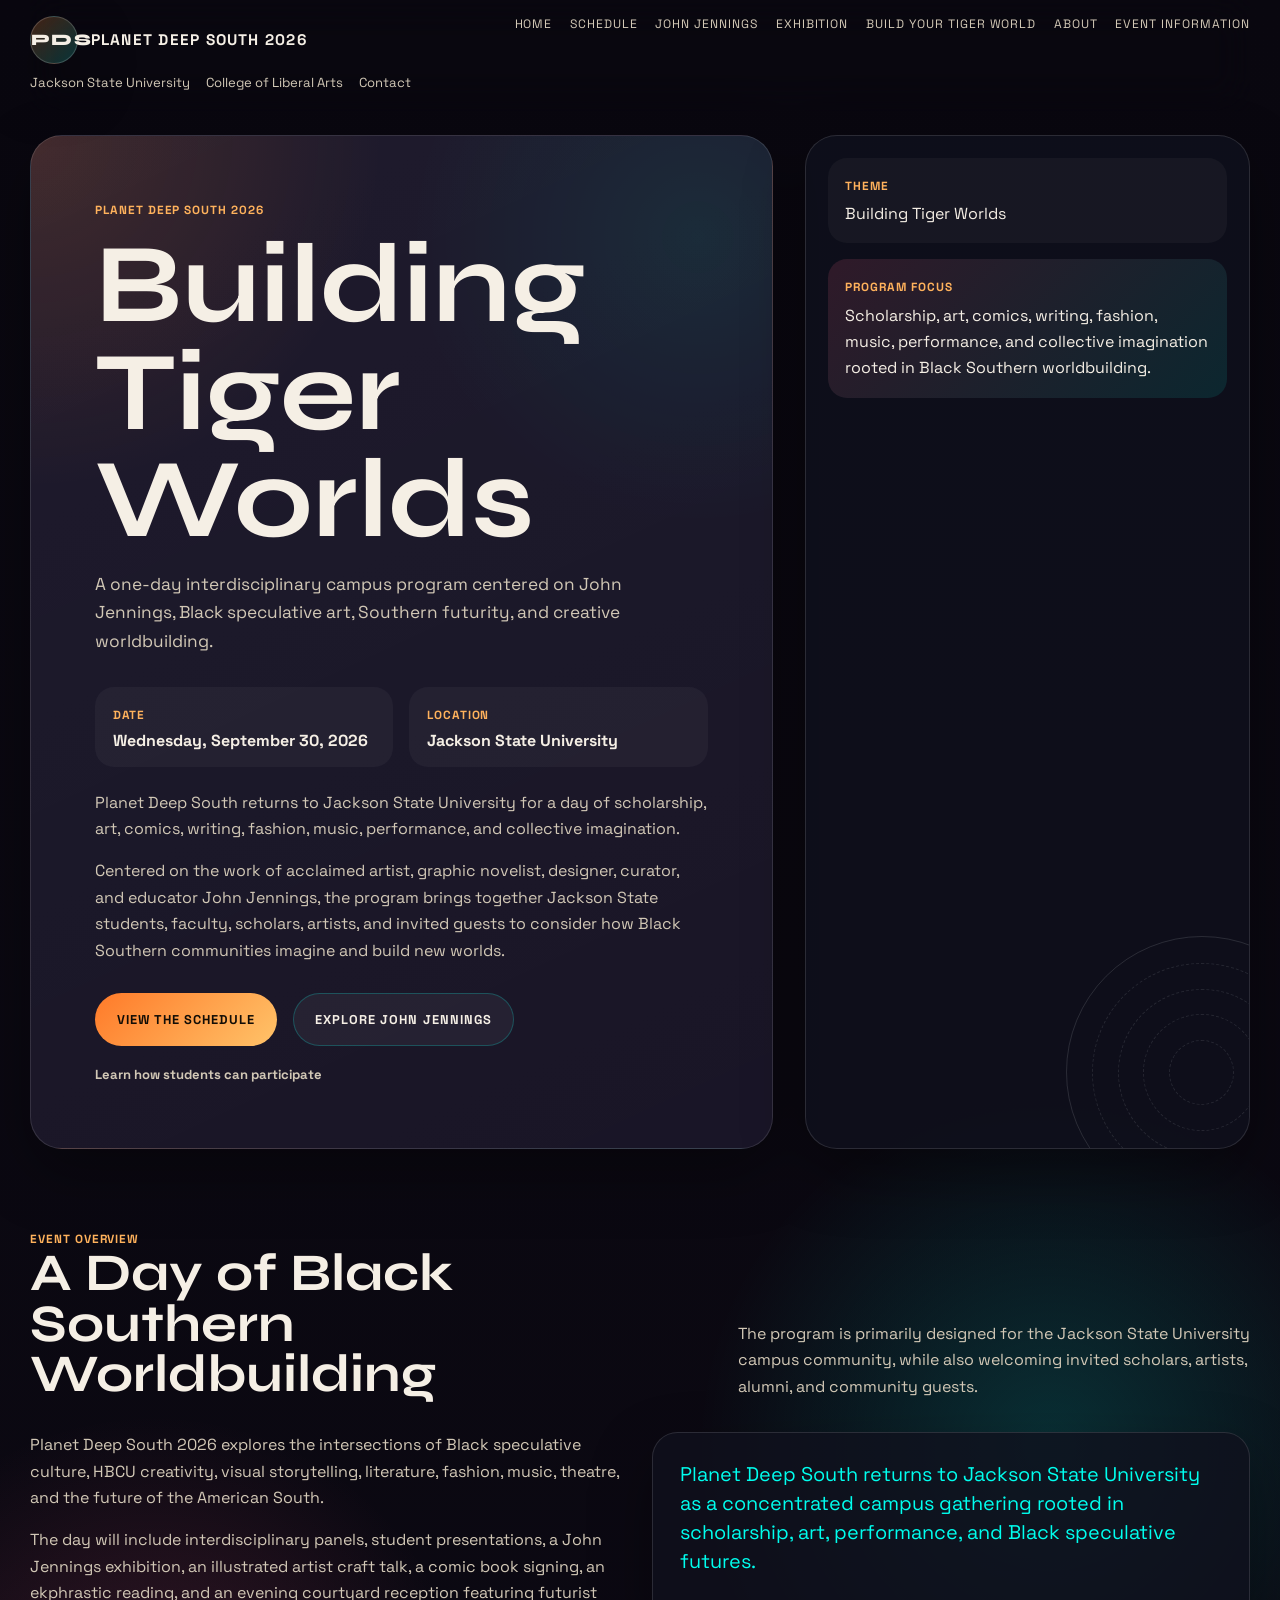
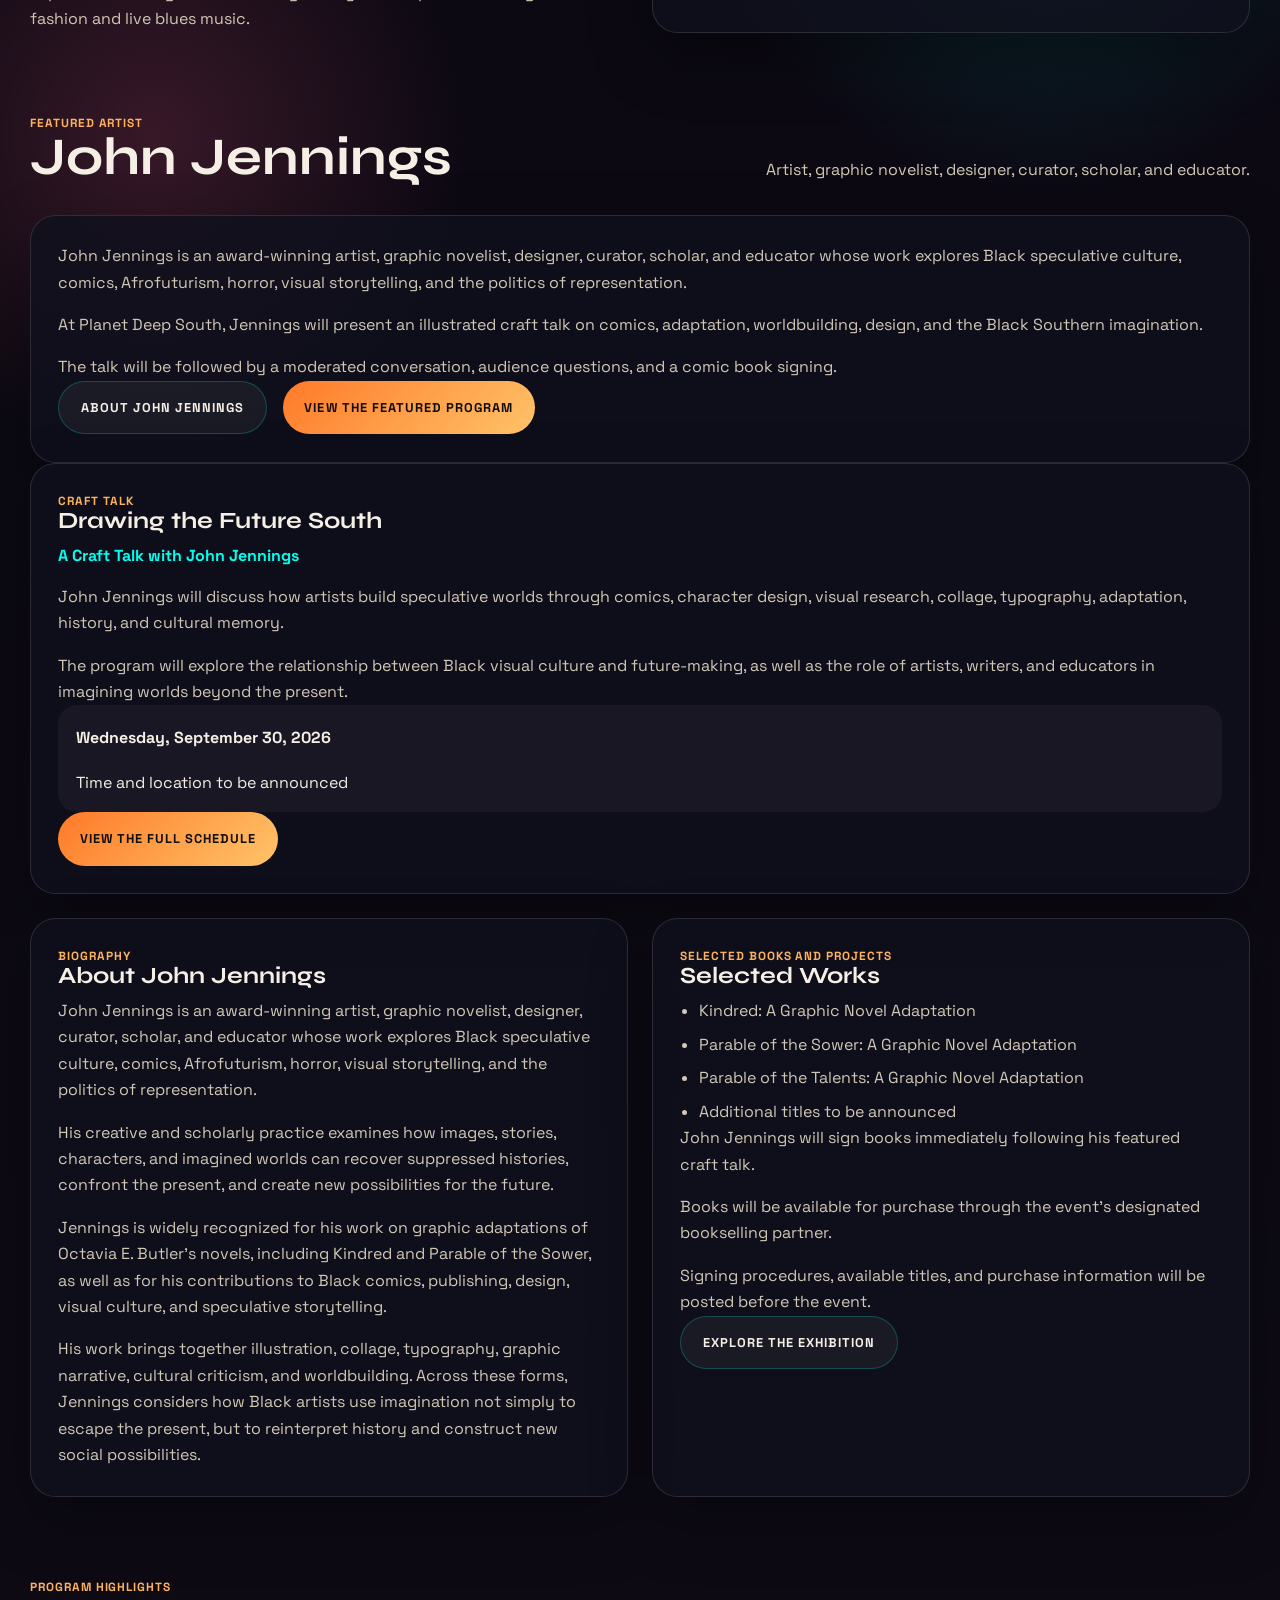
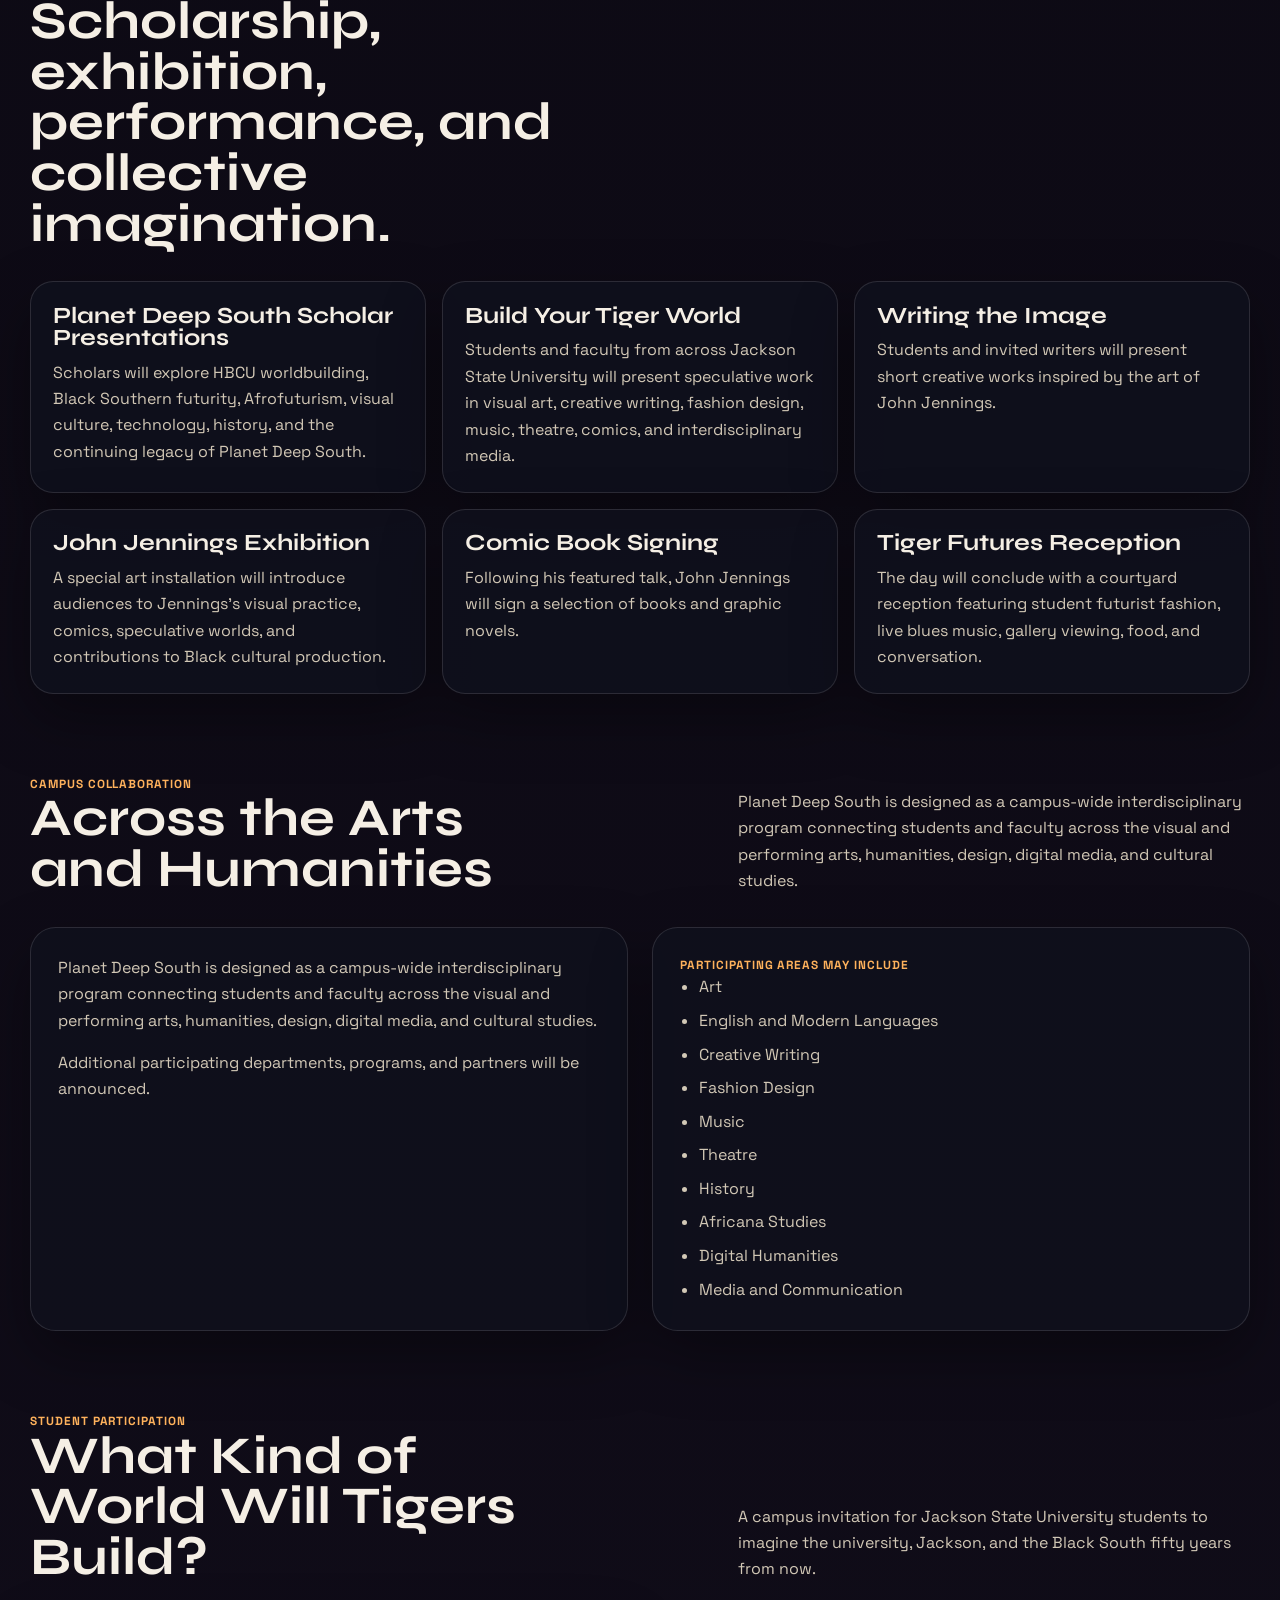
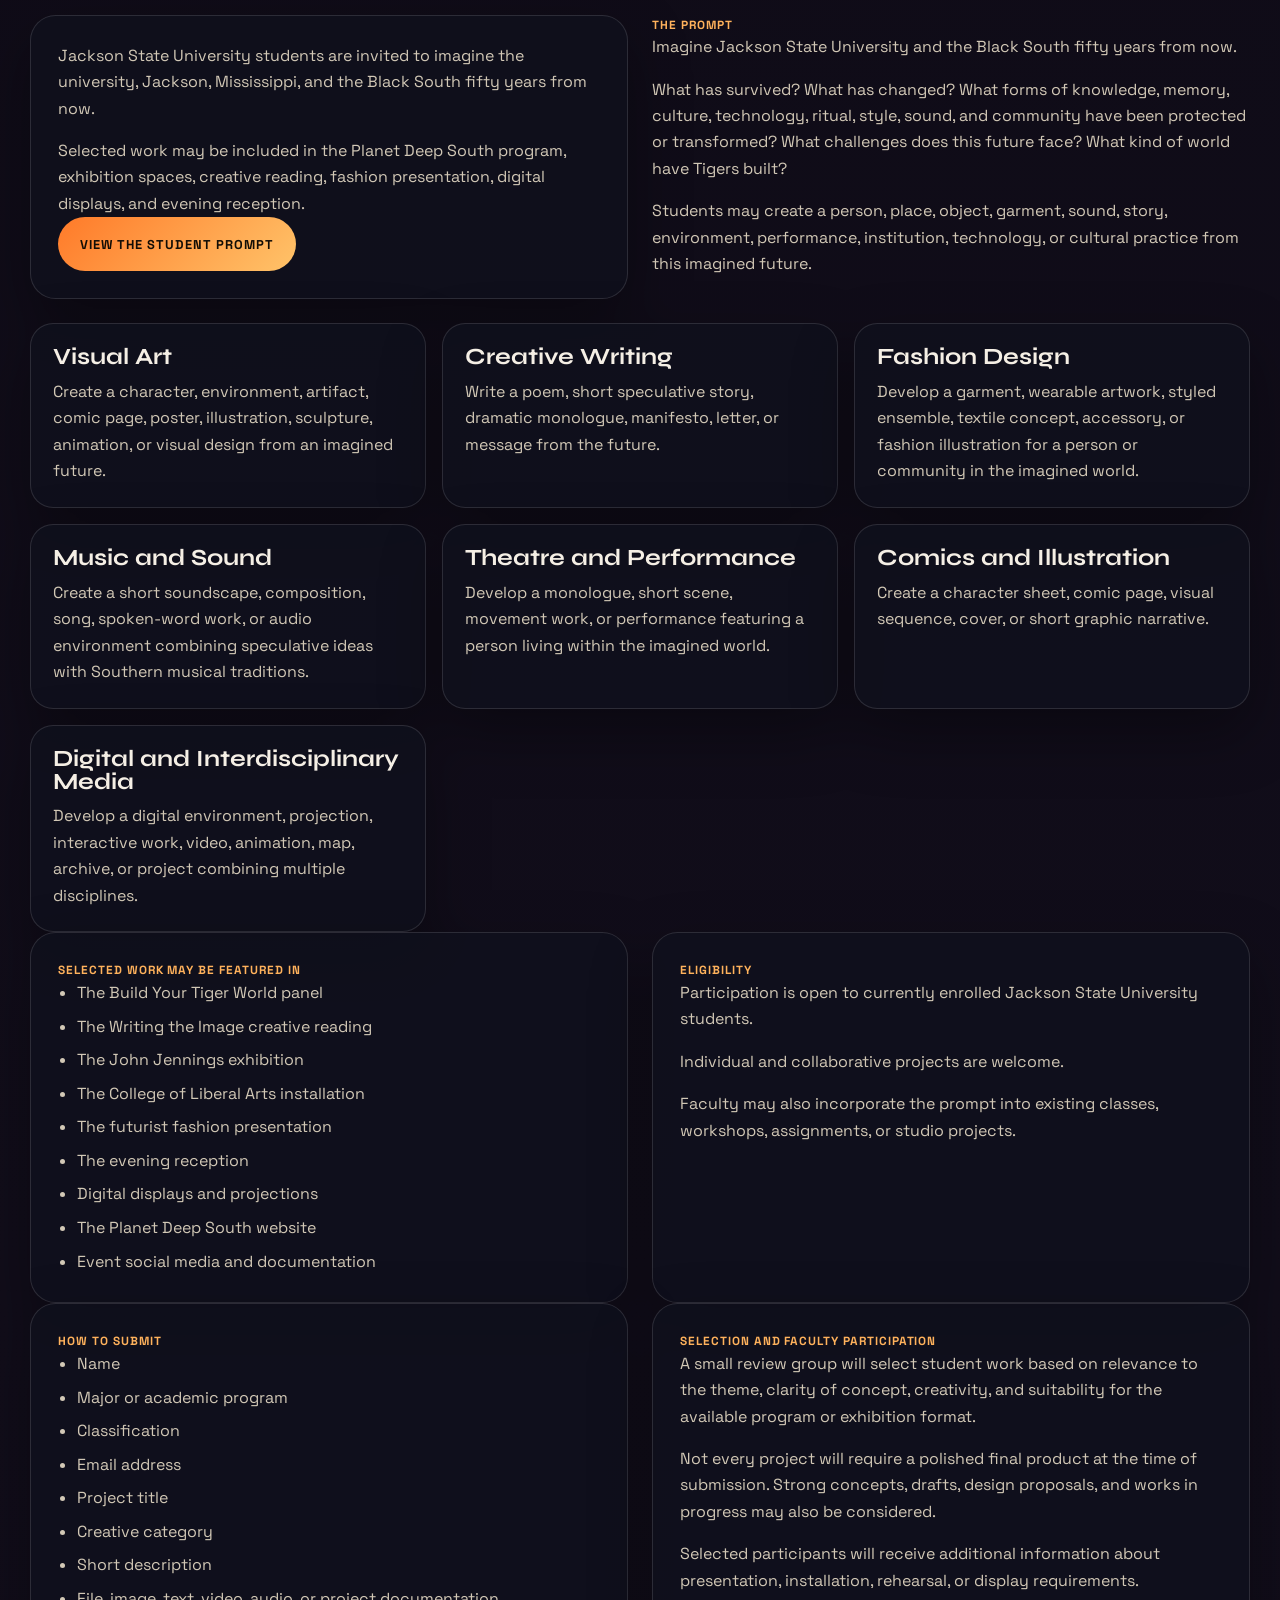
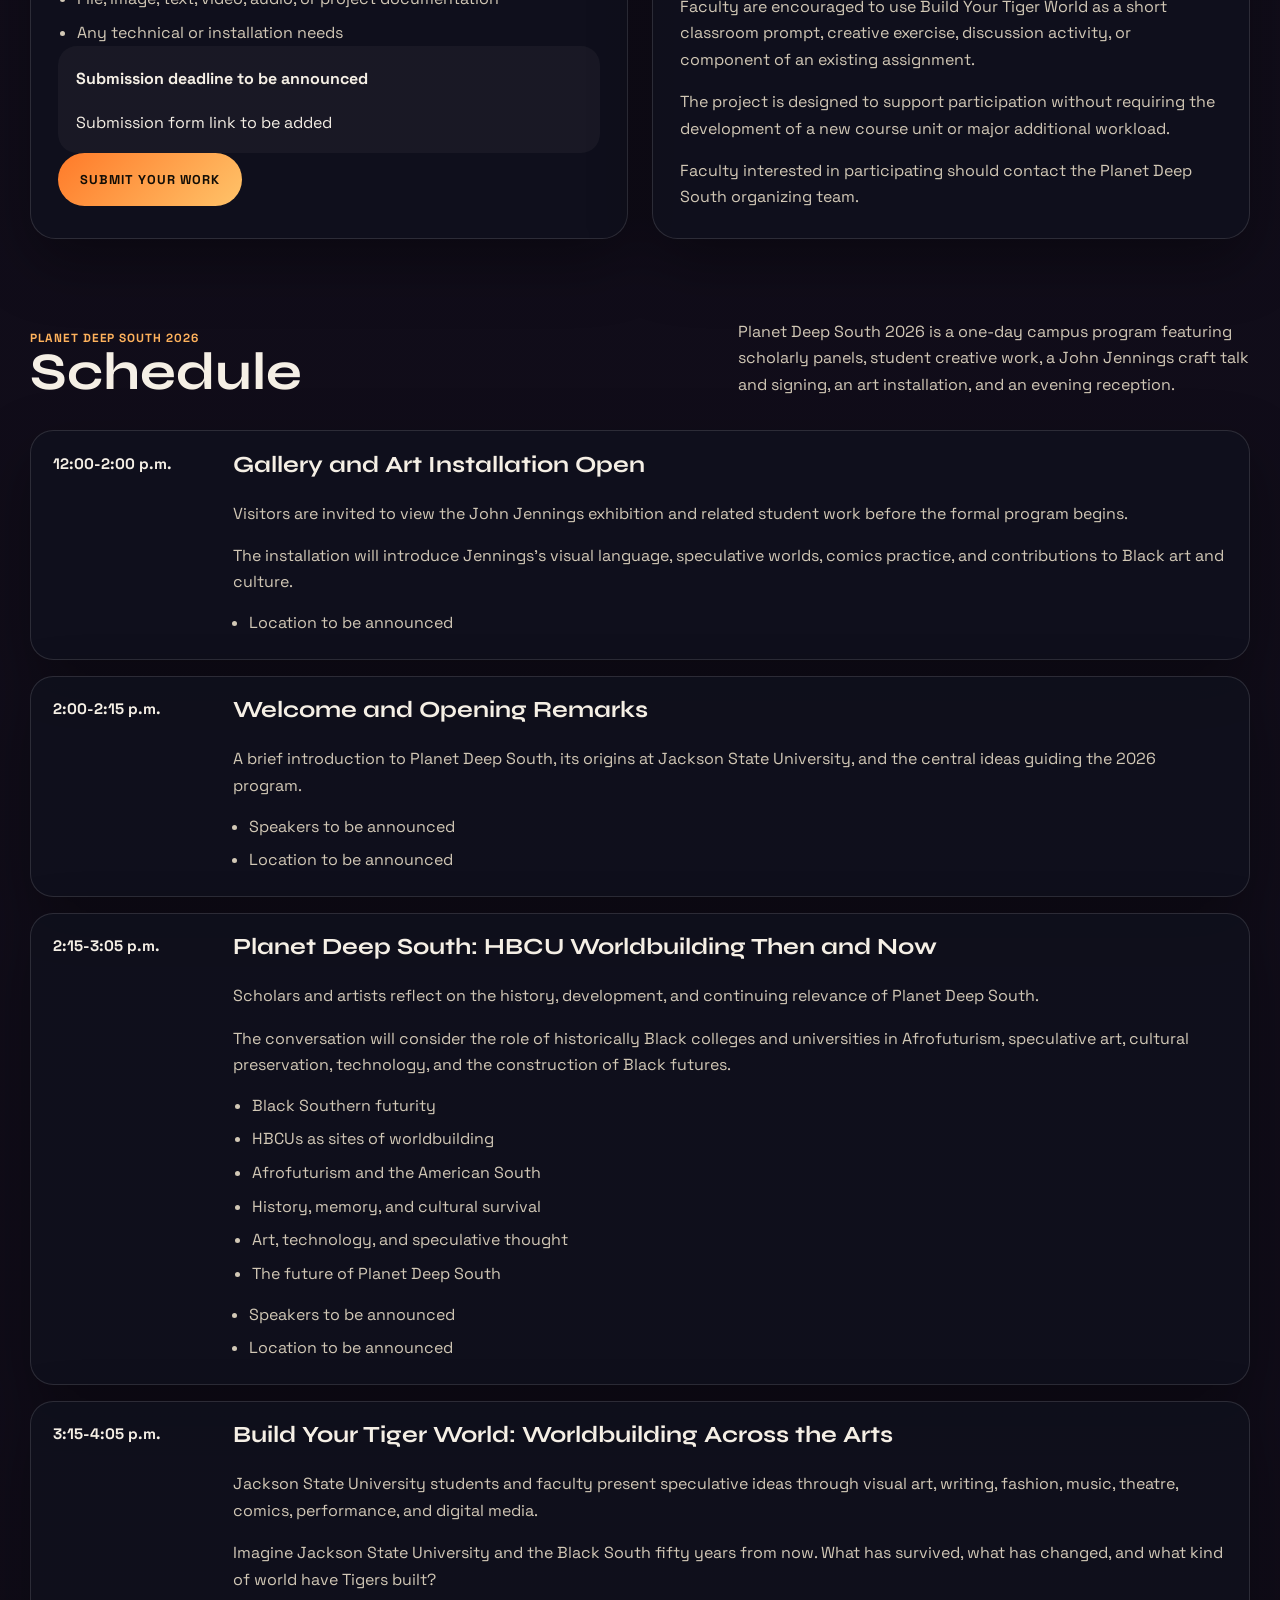
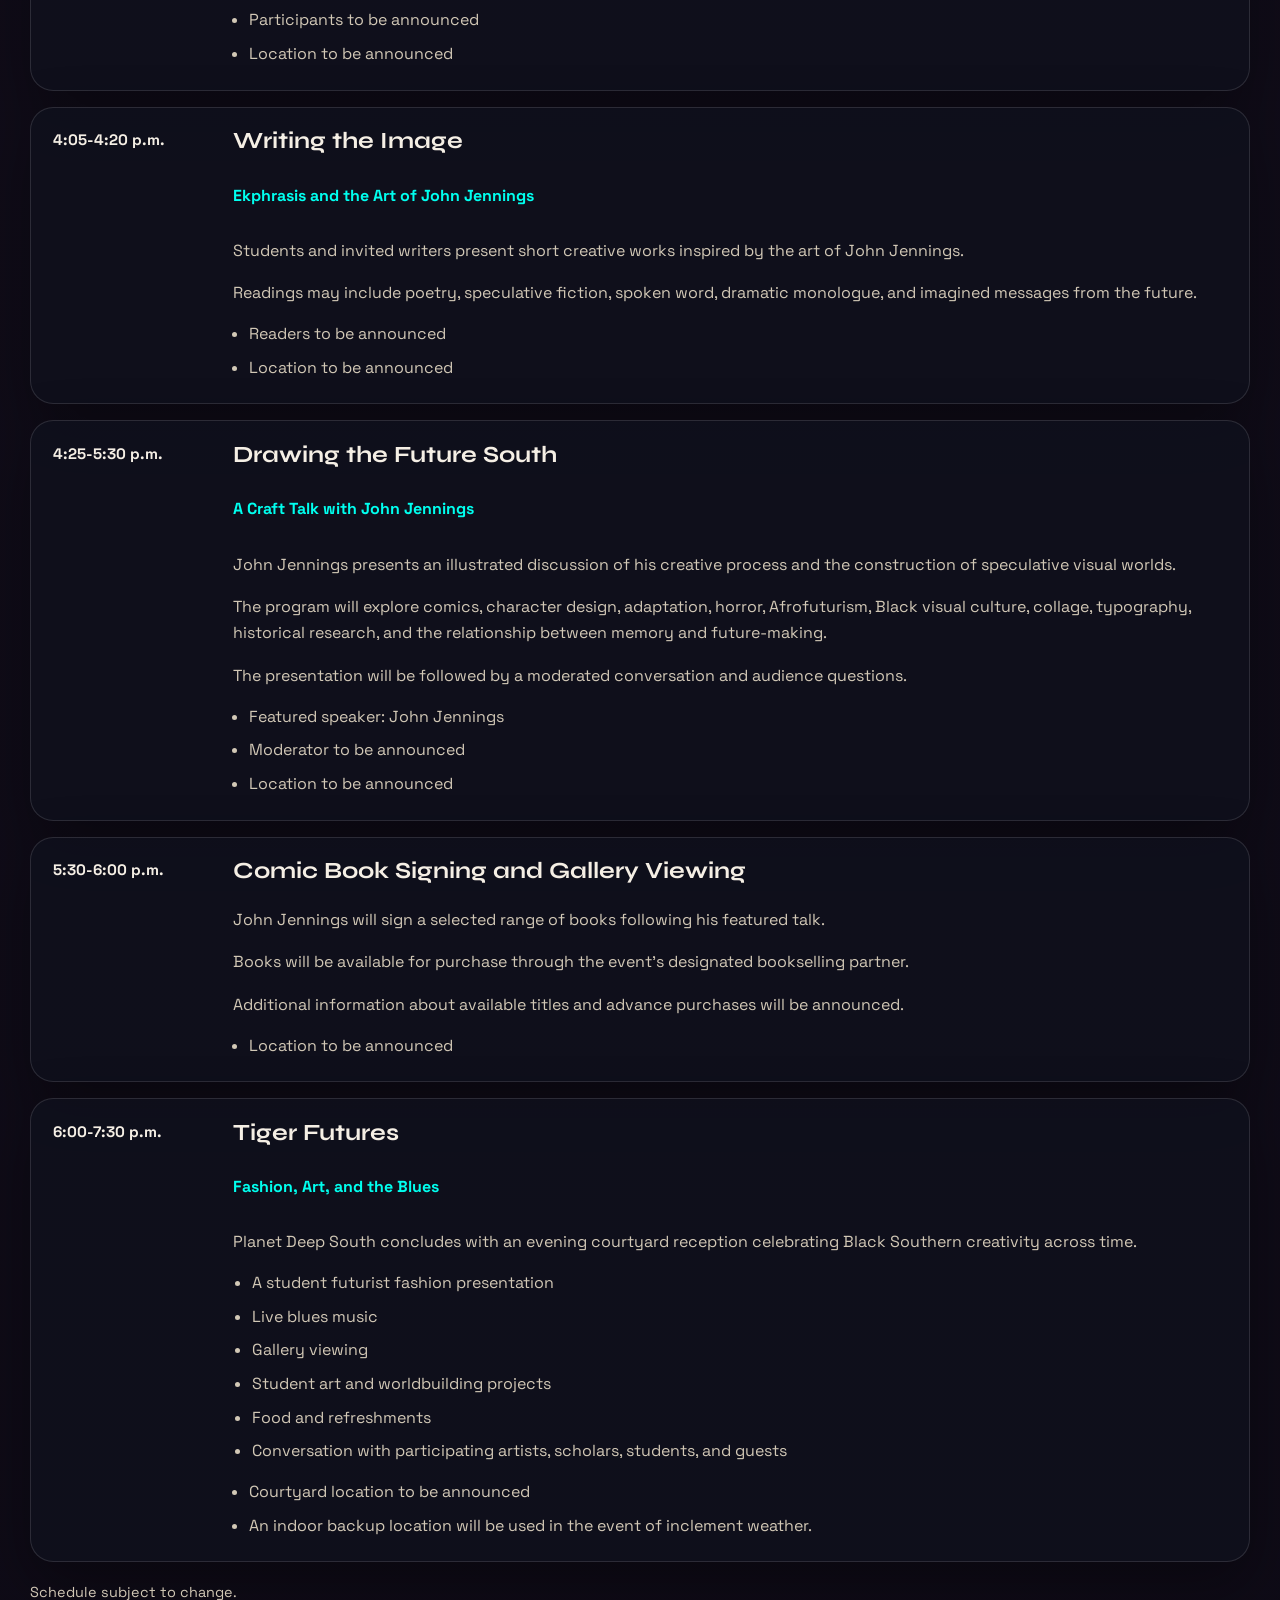
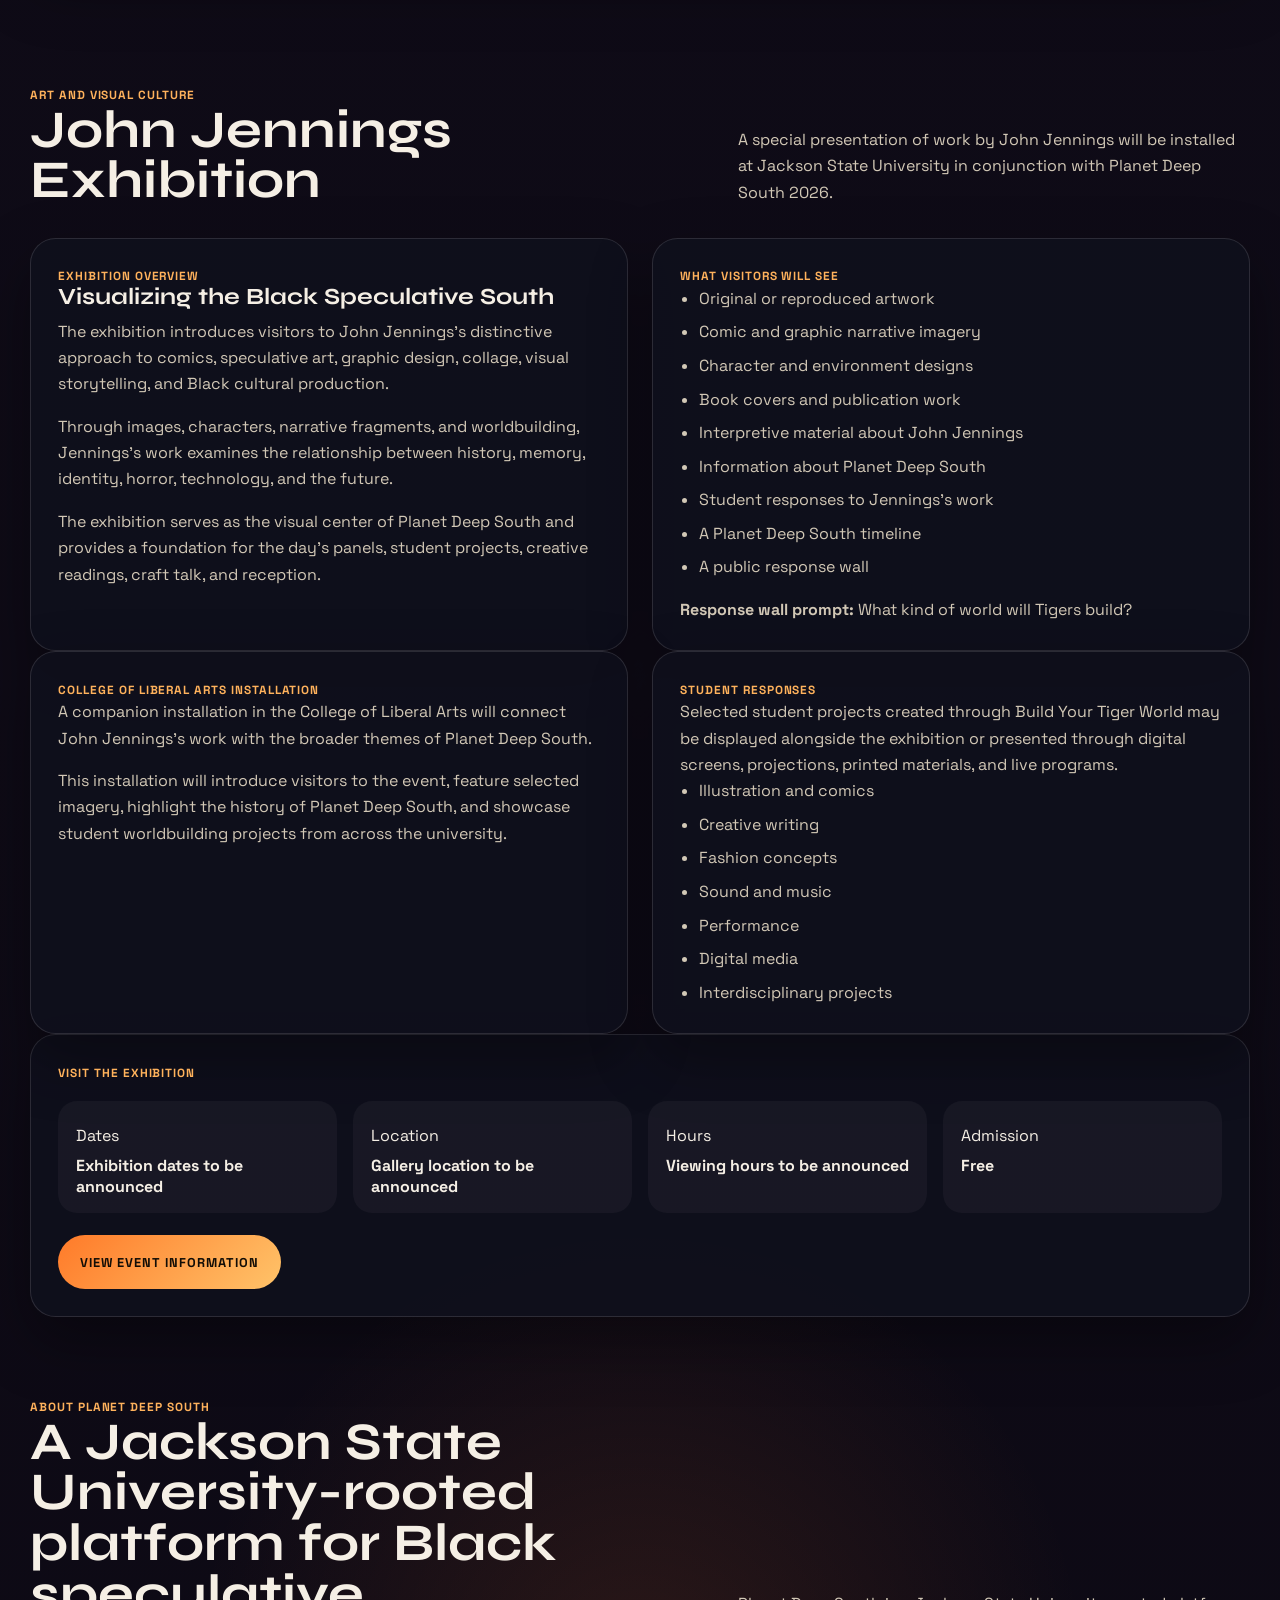
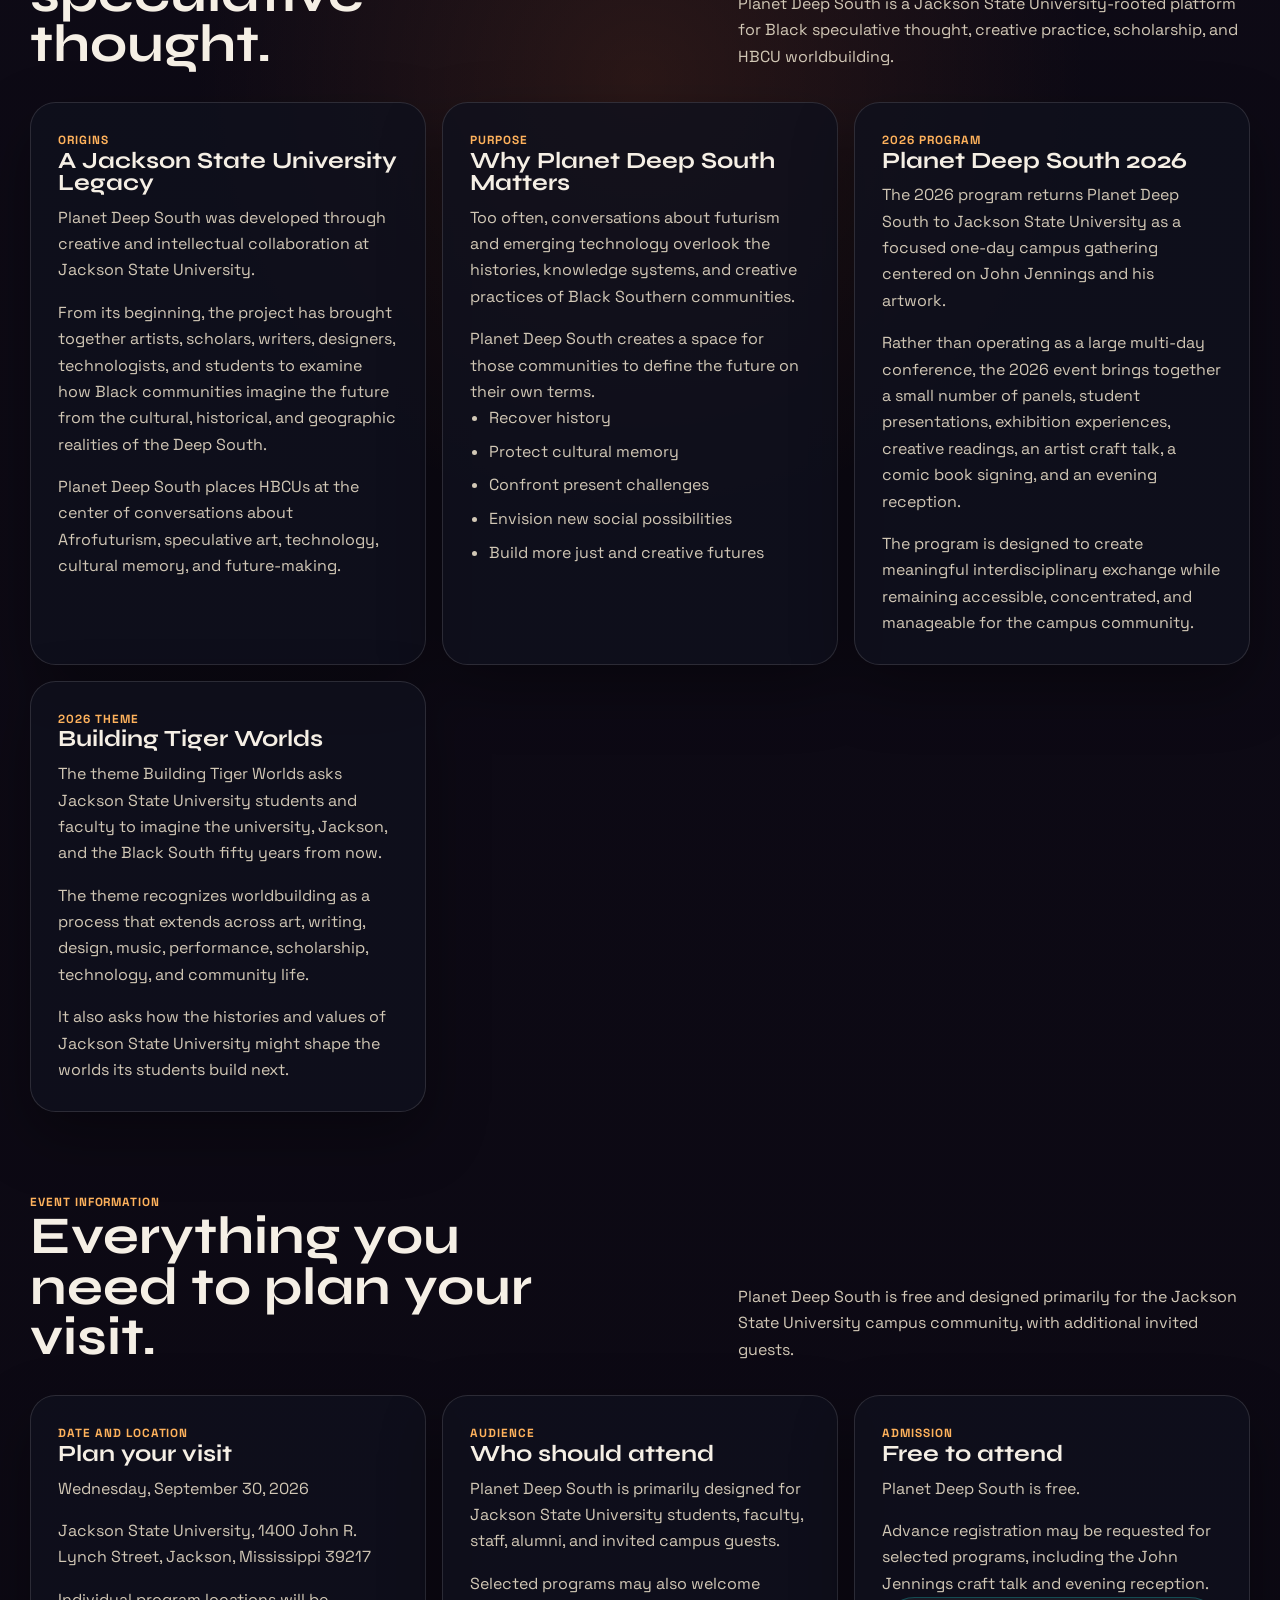
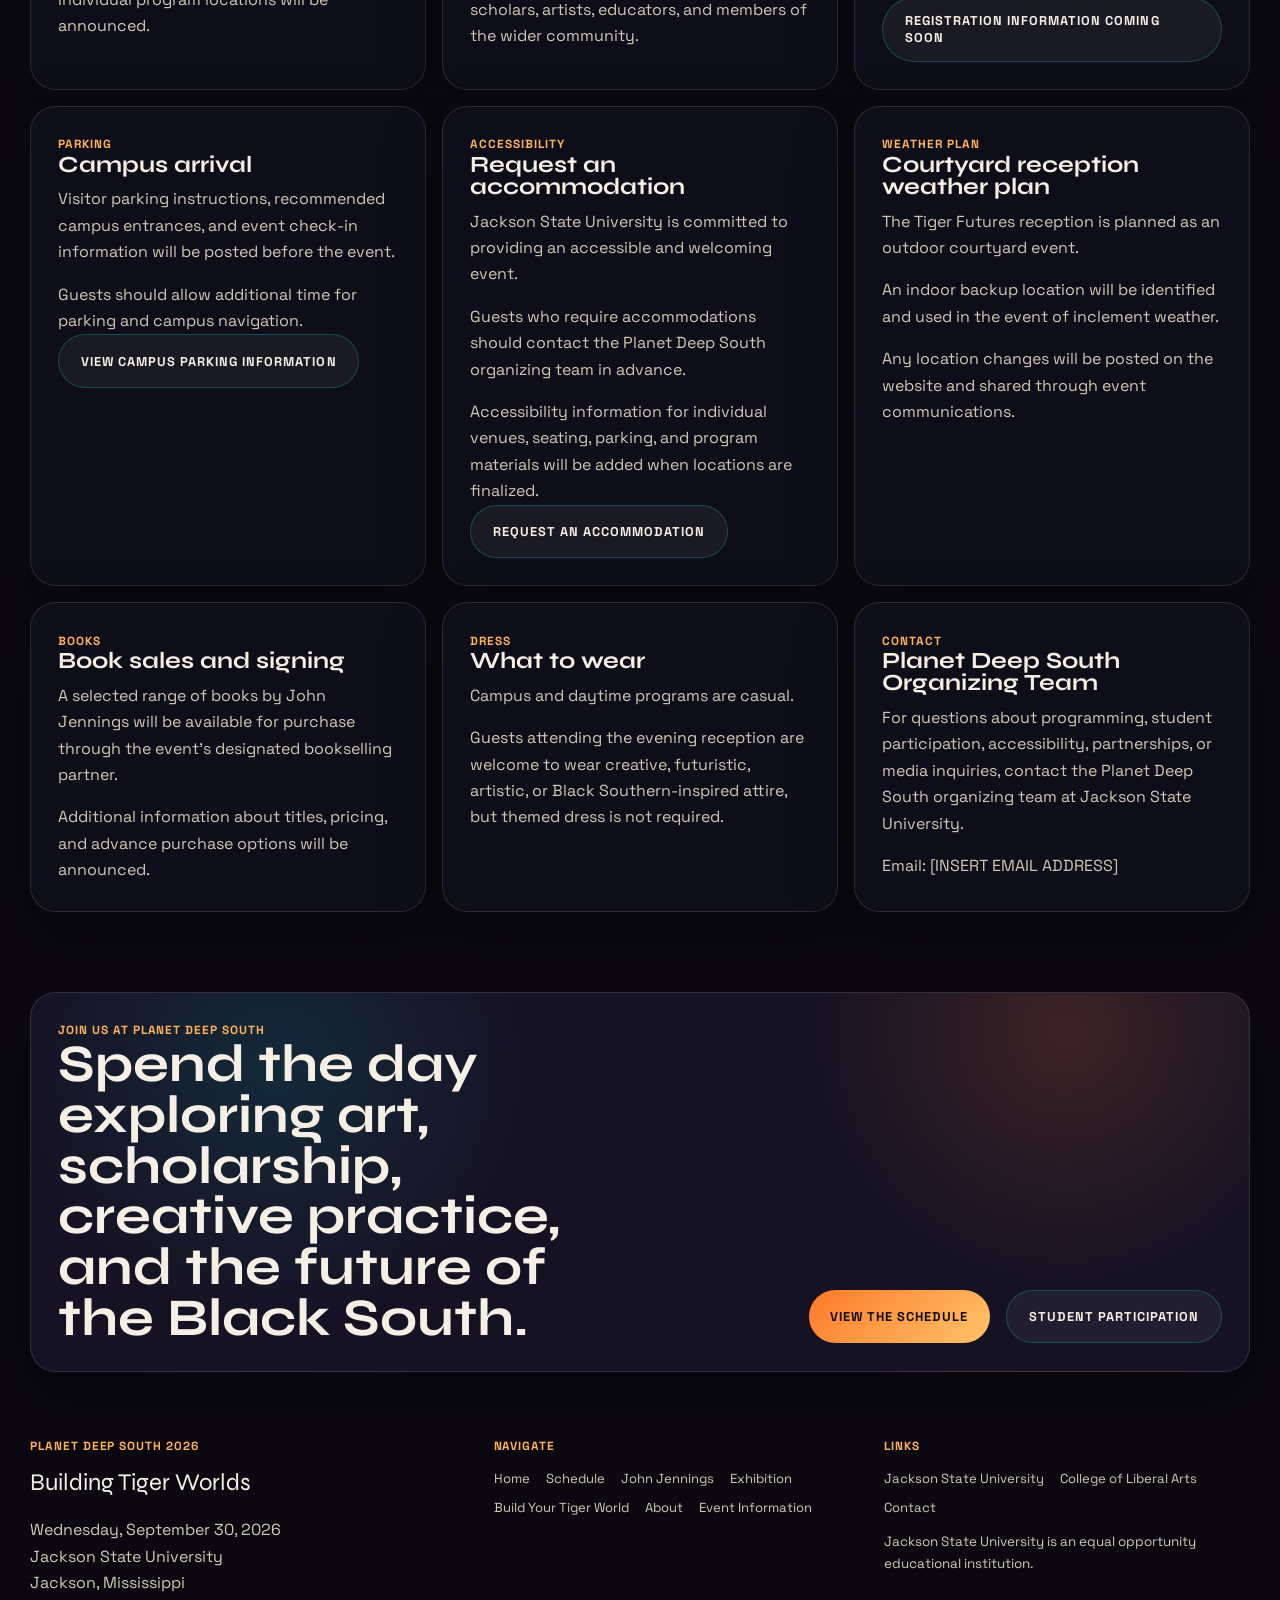
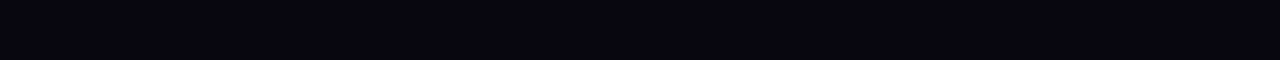
==== index.html @ e563c184 "Initial Planet Deep South site" ====
<!DOCTYPE html>
<html lang="en">
  <head>
    <meta charset="UTF-8" />
    <meta name="viewport" content="width=device-width, initial-scale=1.0" />
    <title>Planet Deep South 2026 | Building Tiger Worlds</title>
    <meta
      name="description"
      content="Planet Deep South 2026 is a one-day Jackson State University program centered on John Jennings, Black speculative art, Southern futurity, and creative worldbuilding."
    />
    <link rel="icon" type="image/svg+xml" href="favicon.svg" />
    <link rel="preconnect" href="https://fonts.googleapis.com" />
    <link rel="preconnect" href="https://fonts.gstatic.com" crossorigin />
    <link
      href="https://fonts.googleapis.com/css2?family=Space+Grotesk:wght@400;500;700&family=Syne:wght@500;700;800&display=swap"
      rel="stylesheet"
    />
    <link rel="stylesheet" href="styles.css" />
  </head>
  <body>
    <div class="page-shell">
      <header class="site-header">
        <div class="brand-lockup">
          <a class="brand" href="#home" aria-label="Planet Deep South 2026 home">
            <span class="brand-mark">PDS</span>
            <span class="brand-text">Planet Deep South 2026</span>
          </a>
          <div class="utility-links" id="utility-links"></div>
        </div>
        <button
          class="menu-toggle"
          type="button"
          aria-expanded="false"
          aria-controls="site-nav"
        >
          Menu
        </button>
        <nav id="site-nav" class="site-nav" aria-label="Primary navigation"></nav>
      </header>

      <main>
        <section id="home" class="hero reveal">
          <div class="hero-copy">
            <p class="eyebrow" id="hero-kicker"></p>
            <h1 id="hero-title"></h1>
            <p class="hero-summary" id="hero-summary"></p>
            <div class="hero-meta">
              <div>
                <span class="meta-label">Date</span>
                <strong id="hero-date"></strong>
              </div>
              <div>
                <span class="meta-label">Location</span>
                <strong id="hero-location"></strong>
              </div>
            </div>
            <div class="prose hero-prose" id="hero-intro"></div>
            <div class="hero-actions">
              <a id="hero-primary" class="button button-primary" href="#schedule"></a>
              <a id="hero-secondary" class="button button-secondary" href="#john-jennings"></a>
            </div>
            <a id="hero-tertiary" class="secondary-link" href="#build-your-tiger-world"></a>
          </div>
          <aside class="hero-panel reveal">
            <div class="signal-card">
              <span class="signal-label">Theme</span>
              <p id="theme-text"></p>
            </div>
            <div class="signal-card signal-card-accent">
              <span class="signal-label">Program Focus</span>
              <p id="focus-text"></p>
            </div>
            <div class="orbital-grid" aria-hidden="true">
              <span></span>
              <span></span>
              <span></span>
              <span></span>
            </div>
          </aside>
        </section>

        <section class="section reveal">
          <div class="section-heading split-heading">
            <div>
              <p class="eyebrow">Event overview</p>
              <h2>A Day of Black Southern Worldbuilding</h2>
            </div>
            <p class="section-note" id="overview-note"></p>
          </div>
          <div class="section-grid about-grid">
            <div class="prose" id="overview-copy"></div>
            <div class="quote-panel">
              <p>
                Planet Deep South returns to Jackson State University as a concentrated
                campus gathering rooted in scholarship, art, performance, and Black
                speculative futures.
              </p>
            </div>
          </div>
        </section>

        <section id="john-jennings" class="section reveal">
          <div class="section-heading split-heading">
            <div>
              <p class="eyebrow">Featured artist</p>
              <h2>John Jennings</h2>
            </div>
            <p class="section-note">
              Artist, graphic novelist, designer, curator, scholar, and educator.
            </p>
          </div>
          <div class="feature-shell">
            <article class="feature-card">
              <div class="prose" id="artist-copy"></div>
              <div class="button-row">
                <a class="button button-secondary" href="#john-jennings-bio">About John Jennings</a>
                <a class="button button-primary" href="#schedule">View the Featured Program</a>
              </div>
            </article>
            <article class="detail-card">
              <p class="eyebrow">Craft talk</p>
              <h3>Drawing the Future South</h3>
              <p class="detail-subhead">A Craft Talk with John Jennings</p>
              <div class="prose" id="featured-program-copy"></div>
              <div class="detail-meta">
                <strong>Wednesday, September 30, 2026</strong>
                <span>Time and location to be announced</span>
              </div>
              <a class="button button-primary" href="#schedule">View the Full Schedule</a>
            </article>
          </div>
          <div id="john-jennings-bio" class="section-grid two-column-lists biography-grid">
            <article class="detail-card">
              <p class="eyebrow">Biography</p>
              <h3>About John Jennings</h3>
              <div class="prose" id="artist-bio-copy"></div>
            </article>
            <article class="detail-card">
              <p class="eyebrow">Selected books and projects</p>
              <h3>Selected Works</h3>
              <ul id="artist-works"></ul>
              <div class="prose" id="artist-signing-copy"></div>
              <a class="button button-secondary" href="#exhibition">Explore the Exhibition</a>
            </article>
          </div>
        </section>

        <section class="section reveal">
          <div class="section-heading">
            <p class="eyebrow">Program highlights</p>
            <h2>Scholarship, exhibition, performance, and collective imagination.</h2>
          </div>
          <div id="highlights-grid" class="highlights-grid"></div>
        </section>

        <section class="section reveal">
          <div class="section-heading split-heading">
            <div>
              <p class="eyebrow">Campus collaboration</p>
              <h2>Across the Arts and Humanities</h2>
            </div>
            <p class="section-note">
              Planet Deep South is designed as a campus-wide interdisciplinary program
              connecting students and faculty across the visual and performing arts,
              humanities, design, digital media, and cultural studies.
            </p>
          </div>
          <div class="section-grid two-column-lists">
            <article class="detail-card">
              <div class="prose" id="collaboration-copy"></div>
            </article>
            <article class="list-card">
              <p class="eyebrow">Participating areas may include</p>
              <ul id="collaboration-list"></ul>
            </article>
          </div>
        </section>

        <section id="build-your-tiger-world" class="section reveal">
          <div class="section-heading split-heading">
            <div>
              <p class="eyebrow">Student participation</p>
              <h2>What Kind of World Will Tigers Build?</h2>
            </div>
            <p class="section-note">
              A campus invitation for Jackson State University students to imagine the
              university, Jackson, and the Black South fifty years from now.
            </p>
          </div>
          <div class="section-grid student-grid">
            <article class="feature-card">
              <div class="prose" id="student-intro"></div>
              <a class="button button-primary" href="#student-submission">View the Student Prompt</a>
            </article>
            <article class="prompt-card">
              <p class="eyebrow">The prompt</p>
              <div class="prose" id="prompt-copy"></div>
            </article>
          </div>
          <div class="forms-grid" id="forms-grid"></div>
          <div class="section-grid two-column-lists">
            <article class="list-card">
              <p class="eyebrow">Selected work may be featured in</p>
              <ul id="student-features"></ul>
            </article>
            <article class="list-card">
              <p class="eyebrow">Eligibility</p>
              <div class="prose" id="eligibility-copy"></div>
            </article>
          </div>
          <div id="student-submission" class="section-grid student-submission-grid">
            <article class="detail-card">
              <p class="eyebrow">How to submit</p>
              <ul id="submission-items"></ul>
              <div class="detail-meta">
                <strong>Submission deadline to be announced</strong>
                <span>Submission form link to be added</span>
              </div>
              <a class="button button-primary" href="#event-information">Submit Your Work</a>
            </article>
            <article class="detail-card">
              <p class="eyebrow">Selection and faculty participation</p>
              <div class="prose" id="selection-copy"></div>
              <div class="prose" id="faculty-copy"></div>
            </article>
          </div>
        </section>

        <section id="schedule" class="section reveal">
          <div class="section-heading split-heading">
            <div>
              <p class="eyebrow">Planet Deep South 2026</p>
              <h2>Schedule</h2>
            </div>
            <p class="section-note">
              Planet Deep South 2026 is a one-day campus program featuring scholarly
              panels, student creative work, a John Jennings craft talk and signing, an
              art installation, and an evening reception.
            </p>
          </div>
          <div id="schedule-list" class="schedule-list"></div>
          <p class="schedule-footer">Schedule subject to change.</p>
        </section>

        <section id="exhibition" class="section reveal">
          <div class="section-heading split-heading">
            <div>
              <p class="eyebrow">Art and visual culture</p>
              <h2>John Jennings Exhibition</h2>
            </div>
            <p class="section-note">
              A special presentation of work by John Jennings will be installed at
              Jackson State University in conjunction with Planet Deep South 2026.
            </p>
          </div>
          <div class="section-grid exhibition-grid">
            <article class="feature-card">
              <p class="eyebrow">Exhibition overview</p>
              <h3>Visualizing the Black Speculative South</h3>
              <div class="prose" id="exhibition-overview"></div>
            </article>
            <article class="list-card">
              <p class="eyebrow">What visitors will see</p>
              <ul id="exhibition-components"></ul>
              <p class="response-wall">
                <strong>Response wall prompt:</strong> What kind of world will Tigers build?
              </p>
            </article>
          </div>
          <div class="section-grid two-column-lists">
            <article class="detail-card">
              <p class="eyebrow">College of Liberal Arts installation</p>
              <div class="prose" id="cla-installation"></div>
            </article>
            <article class="detail-card">
              <p class="eyebrow">Student responses</p>
              <div class="prose" id="student-work-copy"></div>
              <ul id="student-work-list"></ul>
            </article>
          </div>
          <div class="visit-card">
            <p class="eyebrow">Visit the exhibition</p>
            <div class="visit-meta">
              <div><span>Dates</span><strong>Exhibition dates to be announced</strong></div>
              <div><span>Location</span><strong>Gallery location to be announced</strong></div>
              <div><span>Hours</span><strong>Viewing hours to be announced</strong></div>
              <div><span>Admission</span><strong>Free</strong></div>
            </div>
            <a class="button button-primary" href="#event-information">View Event Information</a>
          </div>
        </section>

        <section id="about" class="section reveal">
          <div class="section-heading split-heading">
            <div>
              <p class="eyebrow">About Planet Deep South</p>
              <h2>A Jackson State University-rooted platform for Black speculative thought.</h2>
            </div>
            <p class="section-note">
              Planet Deep South is a Jackson State University-rooted platform for Black
              speculative thought, creative practice, scholarship, and HBCU worldbuilding.
            </p>
          </div>
          <div class="section-grid about-sections" id="about-sections"></div>
        </section>

        <section id="event-information" class="section reveal">
          <div class="section-heading split-heading">
            <div>
              <p class="eyebrow">Event information</p>
              <h2>Everything you need to plan your visit.</h2>
            </div>
            <p class="section-note">
              Planet Deep South is free and designed primarily for the Jackson State
              University campus community, with additional invited guests.
            </p>
          </div>
          <div class="event-info-grid" id="event-info-grid"></div>
        </section>

        <section class="section reveal">
          <div class="closing-banner">
            <div>
              <p class="eyebrow">Join us at Planet Deep South</p>
              <h2>Spend the day exploring art, scholarship, creative practice, and the future of the Black South.</h2>
            </div>
            <div class="button-row">
              <a class="button button-primary" href="#schedule">View the Schedule</a>
              <a class="button button-secondary" href="#build-your-tiger-world">Student Participation</a>
            </div>
          </div>
        </section>
      </main>

      <footer class="site-footer">
        <div>
          <p class="eyebrow">Planet Deep South 2026</p>
          <p class="footer-title">Building Tiger Worlds</p>
          <p class="footer-copy">
            Wednesday, September 30, 2026<br />
            Jackson State University<br />
            Jackson, Mississippi
          </p>
        </div>
        <div class="footer-column">
          <p class="footer-label">Navigate</p>
          <div id="footer-nav" class="footer-links"></div>
        </div>
        <div class="footer-column">
          <p class="footer-label">Links</p>
          <div id="footer-utility" class="footer-links"></div>
          <p class="footer-legal">
            Jackson State University is an equal opportunity educational institution.
          </p>
        </div>
      </footer>
    </div>

    <script src="site-data.js"></script>
    <script src="app.js"></script>
  </body>
</html>
---- styles.css ----
:root {
  --bg: #0b0812;
  --bg-alt: #151020;
  --panel: rgba(16, 17, 29, 0.8);
  --panel-strong: rgba(24, 19, 38, 0.95);
  --line: rgba(255, 255, 255, 0.12);
  --text: #f5efe5;
  --muted: #d2c8b6;
  --accent: #ff7a29;
  --accent-soft: #ffb25c;
  --neon-cyan: #00ffef;
  --rose: #ff5f87;
  --shadow: 0 24px 60px rgba(0, 0, 0, 0.34);
  --max-width: 1220px;
}

* {
  box-sizing: border-box;
}

html {
  scroll-behavior: smooth;
}

body {
  margin: 0;
  min-width: 320px;
  font-family: "Space Grotesk", sans-serif;
  color: var(--text);
  background:
    radial-gradient(circle at 12% 12%, rgba(255, 95, 135, 0.18), transparent 20rem),
    radial-gradient(circle at 82% 10%, rgba(0, 255, 239, 0.16), transparent 22rem),
    radial-gradient(circle at 50% 78%, rgba(255, 122, 41, 0.12), transparent 28rem),
    linear-gradient(180deg, #09070f 0%, #110d1a 42%, #0b0812 100%);
}

body::before {
  content: "";
  position: fixed;
  inset: 0;
  pointer-events: none;
  opacity: 0.16;
  background-image:
    linear-gradient(rgba(255, 255, 255, 0.035) 1px, transparent 1px),
    linear-gradient(90deg, rgba(255, 255, 255, 0.035) 1px, transparent 1px);
  background-size: 4rem 4rem;
  mask-image: radial-gradient(circle at center, black 44%, transparent 100%);
}

.page-shell {
  width: min(calc(100% - 2rem), var(--max-width));
  margin: 0 auto;
  padding-bottom: 4rem;
}

.site-header {
  position: sticky;
  top: 0;
  z-index: 20;
  display: flex;
  align-items: start;
  justify-content: space-between;
  gap: 1.5rem;
  padding: 1rem 0 1.2rem;
  margin-bottom: 1.5rem;
  backdrop-filter: blur(20px);
}

.brand-lockup {
  display: grid;
  gap: 0.65rem;
}

.brand {
  display: inline-flex;
  align-items: center;
  gap: 0.8rem;
  color: inherit;
  text-decoration: none;
}

.brand-mark {
  display: grid;
  place-items: center;
  width: 3rem;
  height: 3rem;
  border: 1px solid rgba(255, 255, 255, 0.18);
  border-radius: 50%;
  font-family: "Syne", sans-serif;
  font-weight: 800;
  letter-spacing: 0.08em;
  background: linear-gradient(135deg, rgba(255, 122, 41, 0.24), rgba(0, 255, 239, 0.18));
  box-shadow: var(--shadow);
}

.brand-text,
.site-nav a,
.button,
.meta-label,
.signal-label,
.eyebrow,
.footer-label {
  text-transform: uppercase;
  letter-spacing: 0.08em;
}

.brand-text {
  font-size: 0.96rem;
  font-weight: 700;
}

.utility-links,
.footer-links {
  display: flex;
  flex-wrap: wrap;
  gap: 0.8rem 1rem;
}

.utility-links a,
.footer-links a,
.secondary-link {
  color: var(--muted);
  text-decoration: none;
  font-size: 0.82rem;
}

.utility-links a:hover,
.utility-links a:focus-visible,
.footer-links a:hover,
.footer-links a:focus-visible,
.secondary-link:hover,
.secondary-link:focus-visible {
  color: var(--neon-cyan);
}

.site-nav {
  display: flex;
  flex-wrap: wrap;
  justify-content: end;
  gap: 0.9rem 1.1rem;
  max-width: 52rem;
}

.site-nav a {
  color: var(--muted);
  text-decoration: none;
  font-size: 0.76rem;
}

.site-nav a:hover,
.site-nav a:focus-visible {
  color: var(--neon-cyan);
}

.menu-toggle {
  display: none;
  border: 1px solid var(--line);
  border-radius: 999px;
  padding: 0.75rem 1rem;
  background: rgba(255, 255, 255, 0.04);
  color: var(--text);
  font: inherit;
}

.menu-toggle:hover,
.menu-toggle:focus-visible {
  border-color: rgba(0, 255, 239, 0.55);
  box-shadow: 0 0 0 1px rgba(0, 255, 239, 0.16), 0 0 20px rgba(0, 255, 239, 0.12);
}

.hero,
.section,
.site-footer {
  position: relative;
}

.hero {
  display: grid;
  grid-template-columns: minmax(0, 1.25fr) minmax(280px, 0.75fr);
  gap: 2rem;
  min-height: 78vh;
  align-items: stretch;
}

.hero-copy,
.hero-panel,
.feature-card,
.detail-card,
.highlight-card,
.form-card,
.list-card,
.schedule-card,
.visit-card,
.closing-banner,
.quote-panel {
  border: 1px solid var(--line);
  background: var(--panel);
  box-shadow: var(--shadow);
}

.hero-copy {
  padding: clamp(2rem, 5vw, 4rem);
  border-radius: 2rem;
  background:
    linear-gradient(155deg, rgba(255, 255, 255, 0.04), rgba(255, 255, 255, 0.01)),
    radial-gradient(circle at top left, rgba(255, 122, 41, 0.16), transparent 22rem),
    radial-gradient(circle at 90% 10%, rgba(0, 255, 239, 0.08), transparent 18rem),
    var(--panel-strong);
}

.hero-panel {
  position: relative;
  overflow: hidden;
  display: grid;
  align-content: start;
  gap: 1rem;
  padding: 1.4rem;
  border-radius: 2rem;
}

.eyebrow,
.signal-label,
.meta-label,
.footer-label {
  color: var(--accent-soft);
  font-size: 0.74rem;
  font-weight: 700;
}

h1,
h2,
h3 {
  margin: 0;
  font-family: "Syne", sans-serif;
  line-height: 0.96;
}

h1 {
  font-size: clamp(3.5rem, 9vw, 7rem);
  margin: 0.75rem 0 1rem;
  max-width: 8ch;
}

h2 {
  font-size: clamp(2rem, 5vw, 3.3rem);
  max-width: 14ch;
}

h3 {
  font-size: 1.45rem;
}

p,
li,
span {
  line-height: 1.65;
}

p {
  margin: 0;
  color: var(--muted);
}

ul {
  margin: 0;
  padding-left: 1.15rem;
  color: var(--muted);
}

li + li {
  margin-top: 0.45rem;
}

.prose {
  display: grid;
  gap: 1rem;
}

.hero-summary {
  max-width: 38rem;
  font-size: 1.08rem;
}

.hero-prose {
  margin-top: 1.4rem;
}

.hero-meta,
.detail-meta,
.visit-meta {
  display: grid;
  gap: 1rem;
}

.hero-meta {
  grid-template-columns: repeat(2, minmax(0, 1fr));
  margin: 2rem 0 1.4rem;
}

.hero-meta div,
.signal-card,
.detail-meta,
.visit-meta div {
  padding: 1rem 1.1rem;
  border-radius: 1.2rem;
  background: rgba(255, 255, 255, 0.04);
}

.hero-meta strong,
.signal-card p,
.detail-meta strong,
.detail-meta span,
.visit-meta strong,
.visit-meta span {
  display: block;
  margin-top: 0.35rem;
  color: var(--text);
}

.signal-card-accent {
  background: linear-gradient(135deg, rgba(255, 95, 135, 0.14), rgba(0, 255, 239, 0.1));
}

.hero-actions,
.button-row {
  display: flex;
  flex-wrap: wrap;
  gap: 1rem;
}

.hero-actions {
  margin-top: 1.8rem;
}

.secondary-link {
  display: inline-block;
  margin-top: 1.2rem;
  font-weight: 700;
}

.button {
  display: inline-flex;
  align-items: center;
  justify-content: center;
  min-height: 3.35rem;
  padding: 0.9rem 1.35rem;
  border-radius: 999px;
  text-decoration: none;
  font-size: 0.8rem;
  font-weight: 700;
}

.button-primary {
  color: #120d06;
  background: linear-gradient(135deg, var(--accent), #ffc369);
}

.button-secondary {
  color: var(--text);
  background: rgba(255, 255, 255, 0.05);
  border: 1px solid rgba(0, 255, 239, 0.22);
}

.button-secondary:hover,
.button-secondary:focus-visible {
  color: var(--neon-cyan);
  border-color: rgba(0, 255, 239, 0.48);
}

.orbital-grid {
  position: absolute;
  inset: auto -20% -6% auto;
  width: 17rem;
  height: 17rem;
  border-radius: 50%;
  border: 1px solid rgba(255, 255, 255, 0.12);
}

.orbital-grid span {
  position: absolute;
  inset: 1.6rem;
  border: 1px dashed rgba(255, 255, 255, 0.1);
  border-radius: 50%;
}

.orbital-grid span:nth-child(2) {
  inset: 3.2rem;
}

.orbital-grid span:nth-child(3) {
  inset: 4.8rem;
}

.orbital-grid span:nth-child(4) {
  inset: 6.4rem;
}

.section {
  padding-top: 5rem;
}

.section-heading {
  margin-bottom: 2rem;
}

.split-heading {
  display: flex;
  align-items: end;
  justify-content: space-between;
  gap: 2rem;
}

.section-note {
  max-width: 32rem;
}

.section-grid {
  display: grid;
  gap: 1.5rem;
}

.about-grid,
.feature-shell,
.student-grid,
.two-column-lists,
.student-submission-grid,
.exhibition-grid {
  grid-template-columns: repeat(2, minmax(0, 1fr));
}

.biography-grid {
  margin-top: 1.5rem;
}

.feature-card,
.detail-card,
.list-card,
.visit-card,
.closing-banner,
.quote-panel {
  padding: 1.7rem;
  border-radius: 1.6rem;
}

.detail-subhead {
  margin: 0.35rem 0 0.9rem;
  color: var(--neon-cyan);
  font-weight: 700;
}

.quote-panel p {
  color: var(--neon-cyan);
  font-size: 1.24rem;
  line-height: 1.45;
}

.highlights-grid,
.forms-grid,
.event-info-grid,
.about-sections {
  display: grid;
  gap: 1rem;
}

.highlights-grid {
  grid-template-columns: repeat(3, minmax(0, 1fr));
}

.forms-grid {
  grid-template-columns: repeat(3, minmax(0, 1fr));
  margin-top: 1.5rem;
}

.highlight-card,
.form-card,
.schedule-card {
  padding: 1.4rem;
  border-radius: 1.45rem;
}

.highlight-card h3,
.form-card h3,
.schedule-card h3,
.visit-card h3,
.detail-card h3,
.feature-card h3 {
  margin-bottom: 0.65rem;
}

.schedule-list {
  display: grid;
  gap: 1rem;
}

.schedule-card {
  display: grid;
  grid-template-columns: 10rem minmax(0, 1fr);
  gap: 1.25rem;
}

.schedule-time {
  color: var(--text);
  font-weight: 700;
  font-size: 0.95rem;
}

.schedule-body {
  display: grid;
  gap: 0.9rem;
}

.schedule-meta {
  padding-left: 1rem;
}

.schedule-footer {
  margin-top: 1.2rem;
  font-size: 0.9rem;
}

.response-wall {
  margin-top: 1rem;
}

.visit-meta {
  grid-template-columns: repeat(4, minmax(0, 1fr));
  margin: 1.2rem 0 1.4rem;
}

.event-info-grid,
.about-sections {
  grid-template-columns: repeat(3, minmax(0, 1fr));
}

.closing-banner {
  display: flex;
  align-items: end;
  justify-content: space-between;
  gap: 2rem;
  background:
    radial-gradient(circle at 20% 20%, rgba(0, 255, 239, 0.1), transparent 16rem),
    radial-gradient(circle at 85% 10%, rgba(255, 122, 41, 0.16), transparent 16rem),
    var(--panel-strong);
}

.site-footer {
  display: grid;
  grid-template-columns: 1.2fr 1fr 1fr;
  gap: 1.5rem;
  padding-top: 4rem;
}

.footer-title {
  margin: 0.5rem 0 0.9rem;
  color: var(--text);
  font-family: "Syne", sans-serif;
  font-size: 1.5rem;
}

.footer-copy {
  max-width: 24rem;
}

.footer-column {
  display: grid;
  align-content: start;
  gap: 0.9rem;
}

.footer-legal {
  font-size: 0.84rem;
}

.reveal {
  opacity: 0;
  transform: translateY(24px);
  transition: opacity 0.7s ease, transform 0.7s ease;
}

.reveal.visible {
  opacity: 1;
  transform: translateY(0);
}

@media (max-width: 1100px) {
  .hero,
  .about-grid,
  .feature-shell,
  .student-grid,
  .two-column-lists,
  .student-submission-grid,
  .exhibition-grid,
  .site-footer,
  .closing-banner {
    grid-template-columns: 1fr;
  }

  .split-heading,
  .closing-banner {
    align-items: start;
    flex-direction: column;
  }

  .highlights-grid,
  .forms-grid,
  .event-info-grid,
  .about-sections {
    grid-template-columns: repeat(2, minmax(0, 1fr));
  }

  .visit-meta {
    grid-template-columns: repeat(2, minmax(0, 1fr));
  }
}

@media (max-width: 780px) {
  .page-shell {
    width: min(calc(100% - 1.25rem), var(--max-width));
  }

  .site-header {
    align-items: center;
  }

  .menu-toggle {
    display: inline-flex;
  }

  .site-nav {
    position: absolute;
    top: calc(100% + 0.3rem);
    right: 0;
    left: 0;
    display: none;
    flex-direction: column;
    align-items: stretch;
    padding: 1rem;
    border: 1px solid var(--line);
    border-radius: 1.2rem;
    background: rgba(10, 9, 16, 0.97);
  }

  .site-nav.open {
    display: flex;
  }

  .utility-links {
    display: none;
  }

  h1 {
    font-size: clamp(2.8rem, 16vw, 4.8rem);
  }

  .hero-meta,
  .schedule-card,
  .highlights-grid,
  .forms-grid,
  .event-info-grid,
  .about-sections,
  .visit-meta {
    grid-template-columns: 1fr;
  }

  .hero-copy,
  .hero-panel,
  .feature-card,
  .detail-card,
  .list-card,
  .visit-card,
  .closing-banner,
  .quote-panel,
  .highlight-card,
  .form-card,
  .schedule-card {
    border-radius: 1.3rem;
  }
}
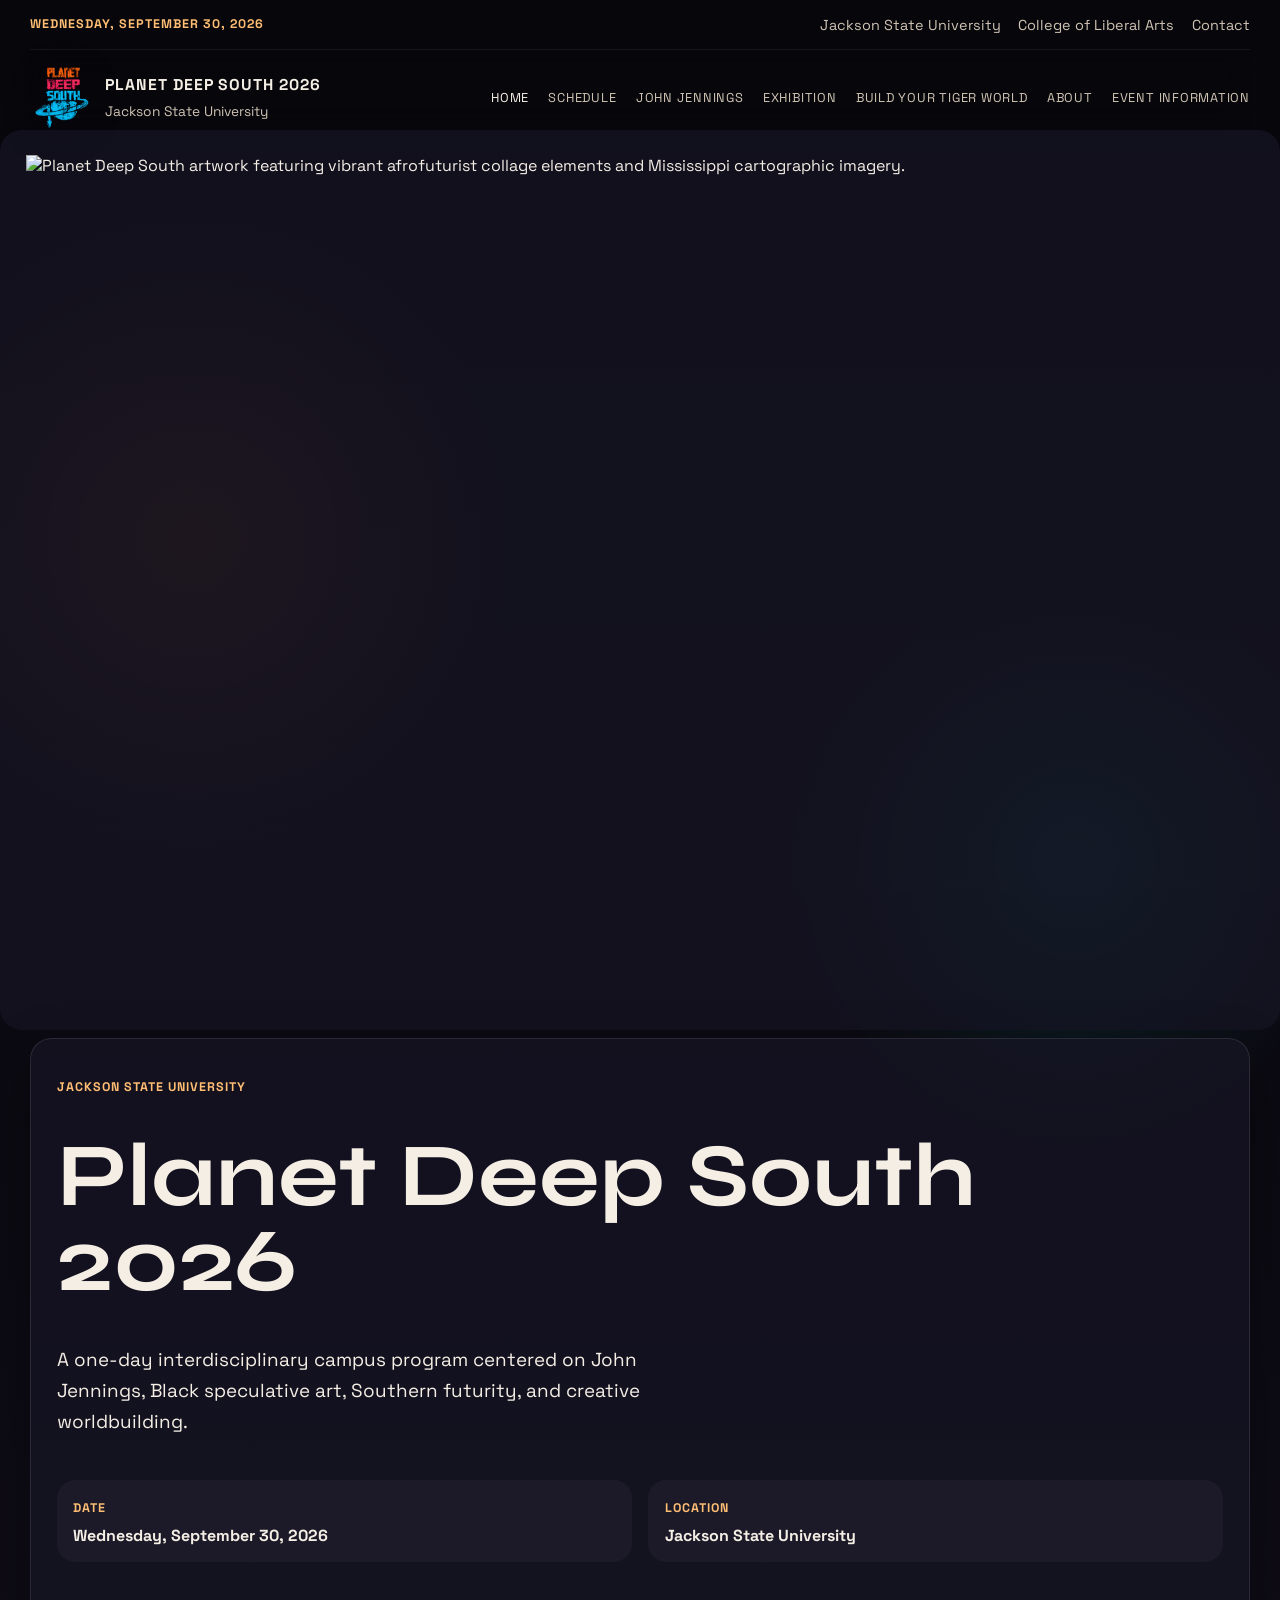
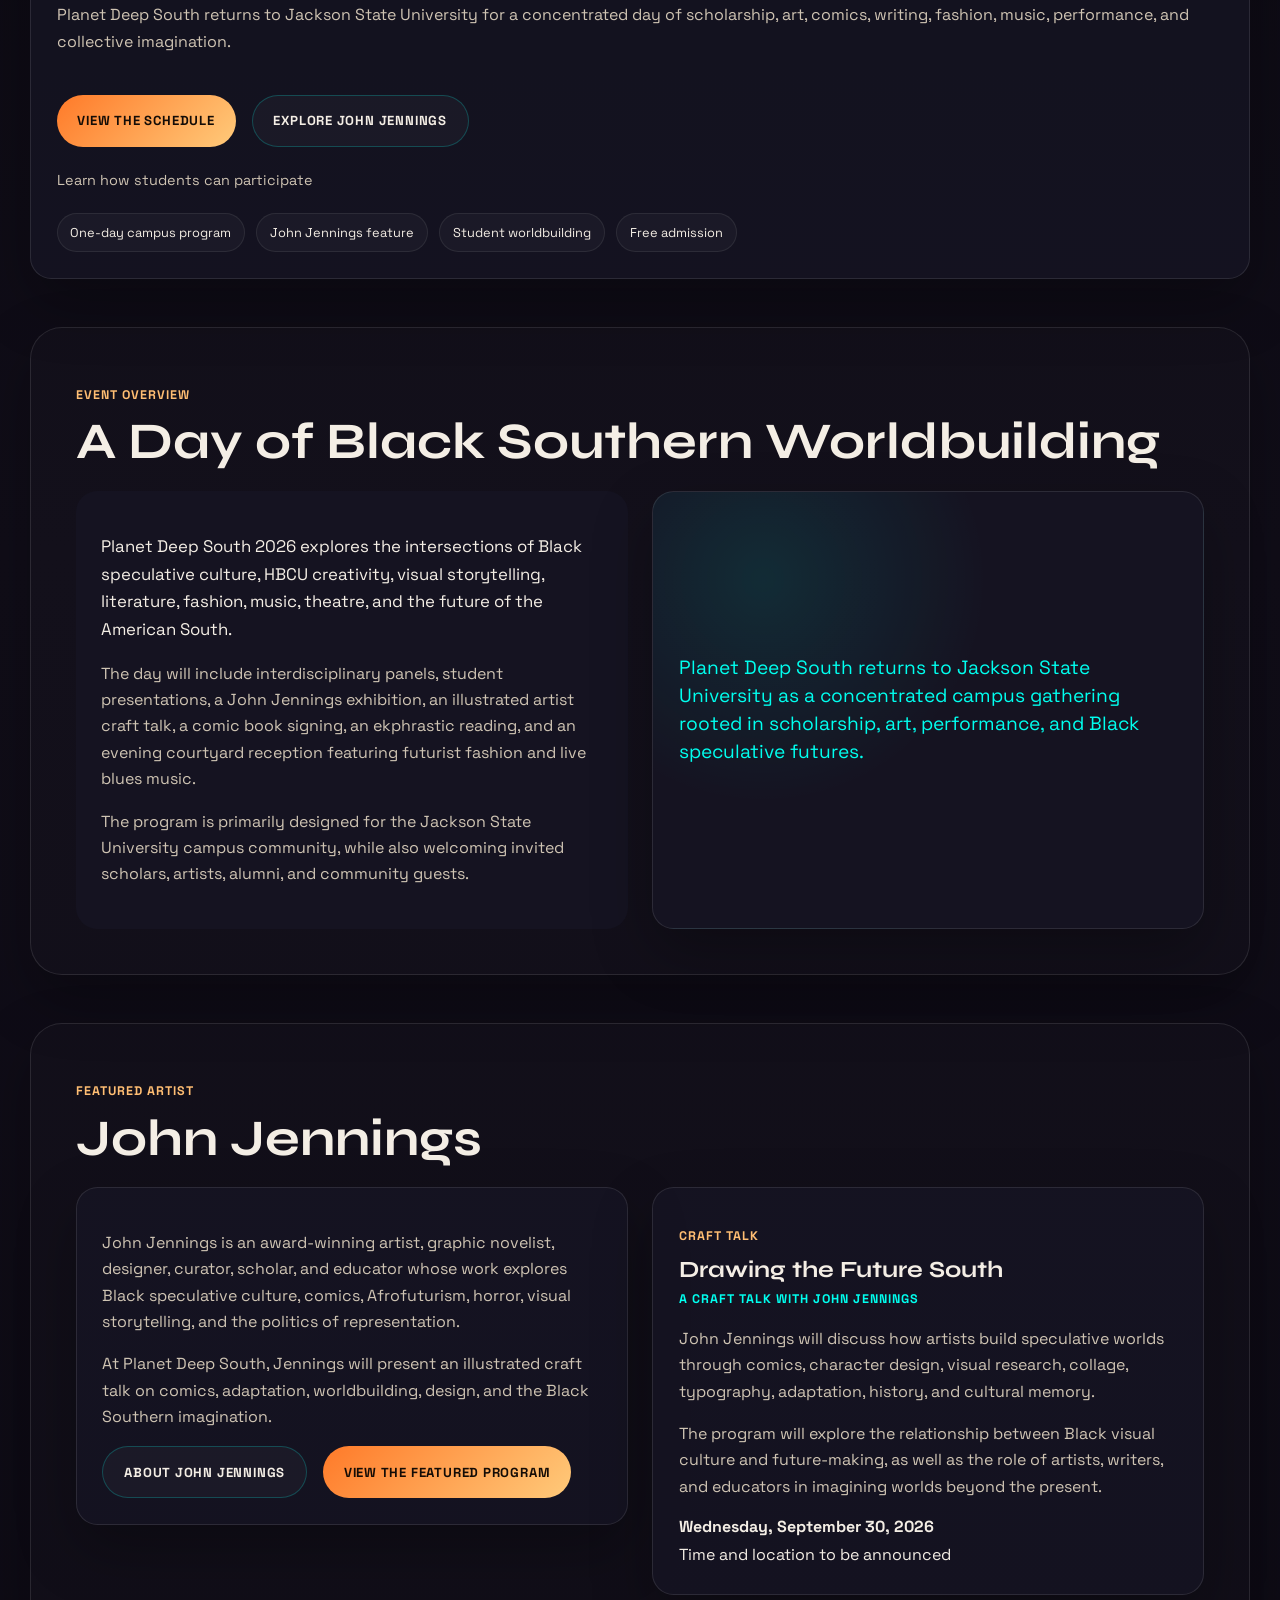
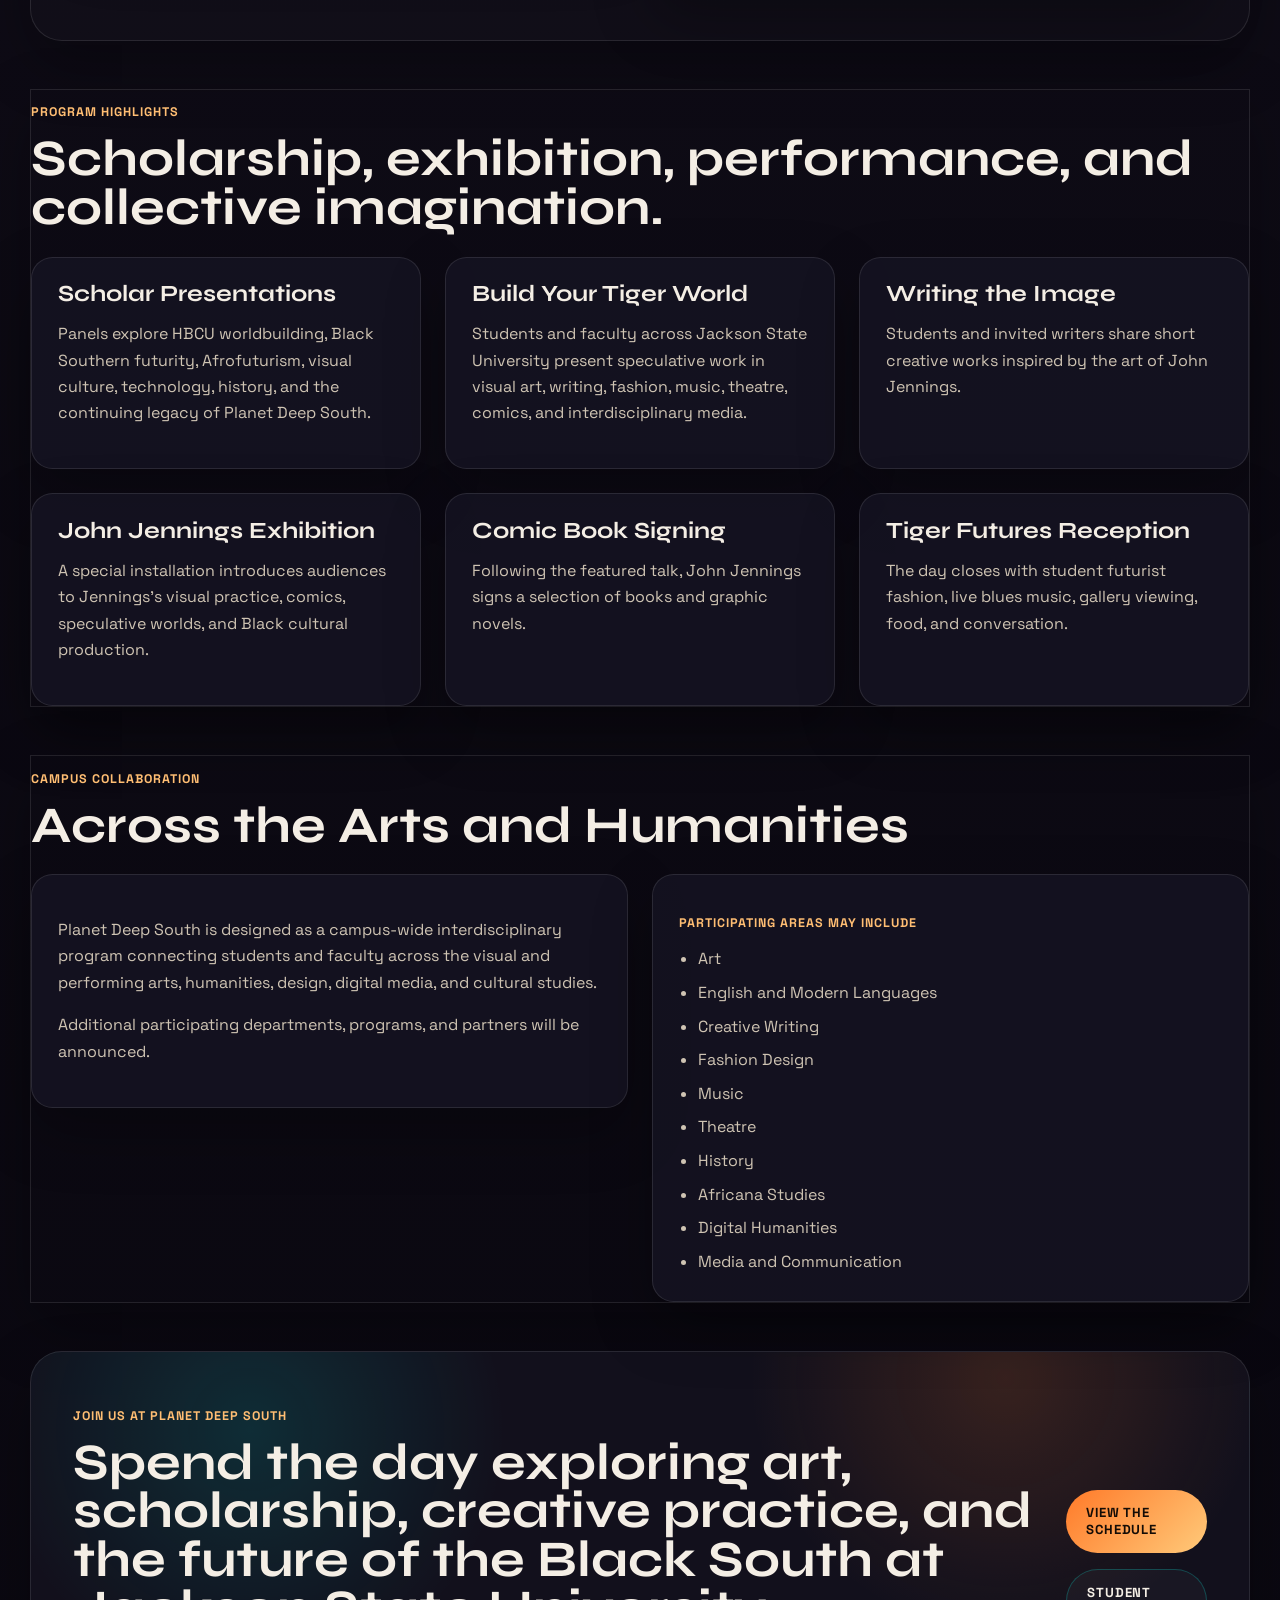
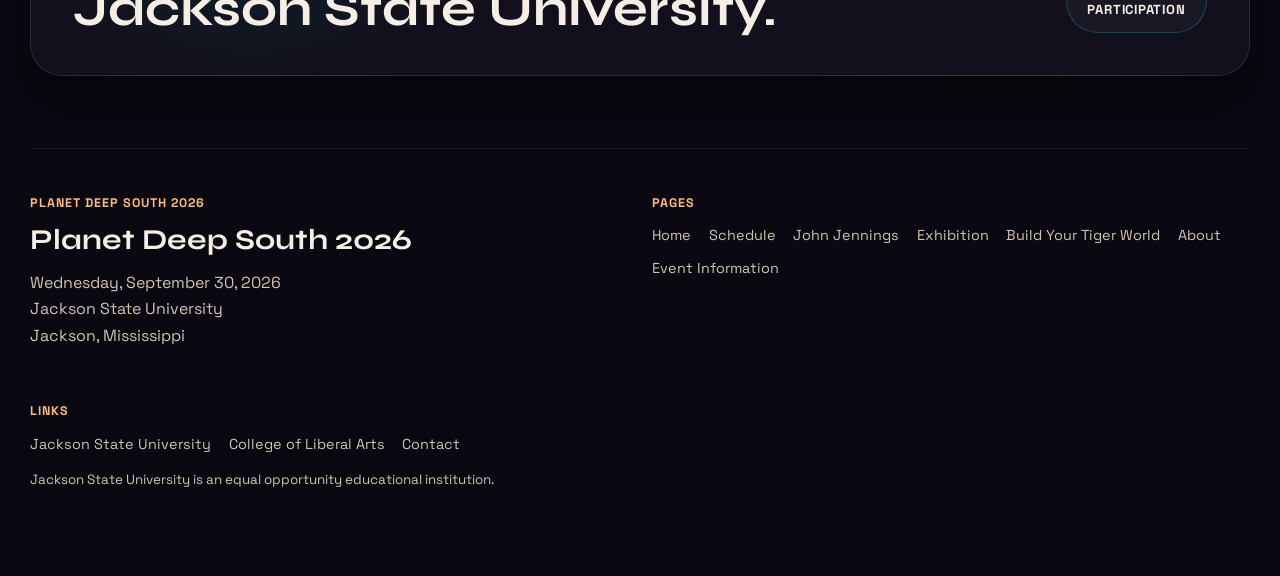
==== commit 6ed7f244: "Convert Planet Deep South into multi-page site" ====
--- a/index.html
+++ b/index.html
@@ -17,345 +17,12 @@
     />
     <link rel="stylesheet" href="styles.css" />
   </head>
-  <body>
-    <div class="page-shell">
-      <header class="site-header">
-        <div class="brand-lockup">
-          <a class="brand" href="#home" aria-label="Planet Deep South 2026 home">
-            <span class="brand-mark">PDS</span>
-            <span class="brand-text">Planet Deep South 2026</span>
-          </a>
-          <div class="utility-links" id="utility-links"></div>
-        </div>
-        <button
-          class="menu-toggle"
-          type="button"
-          aria-expanded="false"
-          aria-controls="site-nav"
-        >
-          Menu
-        </button>
-        <nav id="site-nav" class="site-nav" aria-label="Primary navigation"></nav>
-      </header>
-
-      <main>
-        <section id="home" class="hero reveal">
-          <div class="hero-copy">
-            <p class="eyebrow" id="hero-kicker"></p>
-            <h1 id="hero-title"></h1>
-            <p class="hero-summary" id="hero-summary"></p>
-            <div class="hero-meta">
-              <div>
-                <span class="meta-label">Date</span>
-                <strong id="hero-date"></strong>
-              </div>
-              <div>
-                <span class="meta-label">Location</span>
-                <strong id="hero-location"></strong>
-              </div>
-            </div>
-            <div class="prose hero-prose" id="hero-intro"></div>
-            <div class="hero-actions">
-              <a id="hero-primary" class="button button-primary" href="#schedule"></a>
-              <a id="hero-secondary" class="button button-secondary" href="#john-jennings"></a>
-            </div>
-            <a id="hero-tertiary" class="secondary-link" href="#build-your-tiger-world"></a>
-          </div>
-          <aside class="hero-panel reveal">
-            <div class="signal-card">
-              <span class="signal-label">Theme</span>
-              <p id="theme-text"></p>
-            </div>
-            <div class="signal-card signal-card-accent">
-              <span class="signal-label">Program Focus</span>
-              <p id="focus-text"></p>
-            </div>
-            <div class="orbital-grid" aria-hidden="true">
-              <span></span>
-              <span></span>
-              <span></span>
-              <span></span>
-            </div>
-          </aside>
-        </section>
-
-        <section class="section reveal">
-          <div class="section-heading split-heading">
-            <div>
-              <p class="eyebrow">Event overview</p>
-              <h2>A Day of Black Southern Worldbuilding</h2>
-            </div>
-            <p class="section-note" id="overview-note"></p>
-          </div>
-          <div class="section-grid about-grid">
-            <div class="prose" id="overview-copy"></div>
-            <div class="quote-panel">
-              <p>
-                Planet Deep South returns to Jackson State University as a concentrated
-                campus gathering rooted in scholarship, art, performance, and Black
-                speculative futures.
-              </p>
-            </div>
-          </div>
-        </section>
-
-        <section id="john-jennings" class="section reveal">
-          <div class="section-heading split-heading">
-            <div>
-              <p class="eyebrow">Featured artist</p>
-              <h2>John Jennings</h2>
-            </div>
-            <p class="section-note">
-              Artist, graphic novelist, designer, curator, scholar, and educator.
-            </p>
-          </div>
-          <div class="feature-shell">
-            <article class="feature-card">
-              <div class="prose" id="artist-copy"></div>
-              <div class="button-row">
-                <a class="button button-secondary" href="#john-jennings-bio">About John Jennings</a>
-                <a class="button button-primary" href="#schedule">View the Featured Program</a>
-              </div>
-            </article>
-            <article class="detail-card">
-              <p class="eyebrow">Craft talk</p>
-              <h3>Drawing the Future South</h3>
-              <p class="detail-subhead">A Craft Talk with John Jennings</p>
-              <div class="prose" id="featured-program-copy"></div>
-              <div class="detail-meta">
-                <strong>Wednesday, September 30, 2026</strong>
-                <span>Time and location to be announced</span>
-              </div>
-              <a class="button button-primary" href="#schedule">View the Full Schedule</a>
-            </article>
-          </div>
-          <div id="john-jennings-bio" class="section-grid two-column-lists biography-grid">
-            <article class="detail-card">
-              <p class="eyebrow">Biography</p>
-              <h3>About John Jennings</h3>
-              <div class="prose" id="artist-bio-copy"></div>
-            </article>
-            <article class="detail-card">
-              <p class="eyebrow">Selected books and projects</p>
-              <h3>Selected Works</h3>
-              <ul id="artist-works"></ul>
-              <div class="prose" id="artist-signing-copy"></div>
-              <a class="button button-secondary" href="#exhibition">Explore the Exhibition</a>
-            </article>
-          </div>
-        </section>
-
-        <section class="section reveal">
-          <div class="section-heading">
-            <p class="eyebrow">Program highlights</p>
-            <h2>Scholarship, exhibition, performance, and collective imagination.</h2>
-          </div>
-          <div id="highlights-grid" class="highlights-grid"></div>
-        </section>
-
-        <section class="section reveal">
-          <div class="section-heading split-heading">
-            <div>
-              <p class="eyebrow">Campus collaboration</p>
-              <h2>Across the Arts and Humanities</h2>
-            </div>
-            <p class="section-note">
-              Planet Deep South is designed as a campus-wide interdisciplinary program
-              connecting students and faculty across the visual and performing arts,
-              humanities, design, digital media, and cultural studies.
-            </p>
-          </div>
-          <div class="section-grid two-column-lists">
-            <article class="detail-card">
-              <div class="prose" id="collaboration-copy"></div>
-            </article>
-            <article class="list-card">
-              <p class="eyebrow">Participating areas may include</p>
-              <ul id="collaboration-list"></ul>
-            </article>
-          </div>
-        </section>
-
-        <section id="build-your-tiger-world" class="section reveal">
-          <div class="section-heading split-heading">
-            <div>
-              <p class="eyebrow">Student participation</p>
-              <h2>What Kind of World Will Tigers Build?</h2>
-            </div>
-            <p class="section-note">
-              A campus invitation for Jackson State University students to imagine the
-              university, Jackson, and the Black South fifty years from now.
-            </p>
-          </div>
-          <div class="section-grid student-grid">
-            <article class="feature-card">
-              <div class="prose" id="student-intro"></div>
-              <a class="button button-primary" href="#student-submission">View the Student Prompt</a>
-            </article>
-            <article class="prompt-card">
-              <p class="eyebrow">The prompt</p>
-              <div class="prose" id="prompt-copy"></div>
-            </article>
-          </div>
-          <div class="forms-grid" id="forms-grid"></div>
-          <div class="section-grid two-column-lists">
-            <article class="list-card">
-              <p class="eyebrow">Selected work may be featured in</p>
-              <ul id="student-features"></ul>
-            </article>
-            <article class="list-card">
-              <p class="eyebrow">Eligibility</p>
-              <div class="prose" id="eligibility-copy"></div>
-            </article>
-          </div>
-          <div id="student-submission" class="section-grid student-submission-grid">
-            <article class="detail-card">
-              <p class="eyebrow">How to submit</p>
-              <ul id="submission-items"></ul>
-              <div class="detail-meta">
-                <strong>Submission deadline to be announced</strong>
-                <span>Submission form link to be added</span>
-              </div>
-              <a class="button button-primary" href="#event-information">Submit Your Work</a>
-            </article>
-            <article class="detail-card">
-              <p class="eyebrow">Selection and faculty participation</p>
-              <div class="prose" id="selection-copy"></div>
-              <div class="prose" id="faculty-copy"></div>
-            </article>
-          </div>
-        </section>
-
-        <section id="schedule" class="section reveal">
-          <div class="section-heading split-heading">
-            <div>
-              <p class="eyebrow">Planet Deep South 2026</p>
-              <h2>Schedule</h2>
-            </div>
-            <p class="section-note">
-              Planet Deep South 2026 is a one-day campus program featuring scholarly
-              panels, student creative work, a John Jennings craft talk and signing, an
-              art installation, and an evening reception.
-            </p>
-          </div>
-          <div id="schedule-list" class="schedule-list"></div>
-          <p class="schedule-footer">Schedule subject to change.</p>
-        </section>
-
-        <section id="exhibition" class="section reveal">
-          <div class="section-heading split-heading">
-            <div>
-              <p class="eyebrow">Art and visual culture</p>
-              <h2>John Jennings Exhibition</h2>
-            </div>
-            <p class="section-note">
-              A special presentation of work by John Jennings will be installed at
-              Jackson State University in conjunction with Planet Deep South 2026.
-            </p>
-          </div>
-          <div class="section-grid exhibition-grid">
-            <article class="feature-card">
-              <p class="eyebrow">Exhibition overview</p>
-              <h3>Visualizing the Black Speculative South</h3>
-              <div class="prose" id="exhibition-overview"></div>
-            </article>
-            <article class="list-card">
-              <p class="eyebrow">What visitors will see</p>
-              <ul id="exhibition-components"></ul>
-              <p class="response-wall">
-                <strong>Response wall prompt:</strong> What kind of world will Tigers build?
-              </p>
-            </article>
-          </div>
-          <div class="section-grid two-column-lists">
-            <article class="detail-card">
-              <p class="eyebrow">College of Liberal Arts installation</p>
-              <div class="prose" id="cla-installation"></div>
-            </article>
-            <article class="detail-card">
-              <p class="eyebrow">Student responses</p>
-              <div class="prose" id="student-work-copy"></div>
-              <ul id="student-work-list"></ul>
-            </article>
-          </div>
-          <div class="visit-card">
-            <p class="eyebrow">Visit the exhibition</p>
-            <div class="visit-meta">
-              <div><span>Dates</span><strong>Exhibition dates to be announced</strong></div>
-              <div><span>Location</span><strong>Gallery location to be announced</strong></div>
-              <div><span>Hours</span><strong>Viewing hours to be announced</strong></div>
-              <div><span>Admission</span><strong>Free</strong></div>
-            </div>
-            <a class="button button-primary" href="#event-information">View Event Information</a>
-          </div>
-        </section>
-
-        <section id="about" class="section reveal">
-          <div class="section-heading split-heading">
-            <div>
-              <p class="eyebrow">About Planet Deep South</p>
-              <h2>A Jackson State University-rooted platform for Black speculative thought.</h2>
-            </div>
-            <p class="section-note">
-              Planet Deep South is a Jackson State University-rooted platform for Black
-              speculative thought, creative practice, scholarship, and HBCU worldbuilding.
-            </p>
-          </div>
-          <div class="section-grid about-sections" id="about-sections"></div>
-        </section>
-
-        <section id="event-information" class="section reveal">
-          <div class="section-heading split-heading">
-            <div>
-              <p class="eyebrow">Event information</p>
-              <h2>Everything you need to plan your visit.</h2>
-            </div>
-            <p class="section-note">
-              Planet Deep South is free and designed primarily for the Jackson State
-              University campus community, with additional invited guests.
-            </p>
-          </div>
-          <div class="event-info-grid" id="event-info-grid"></div>
-        </section>
-
-        <section class="section reveal">
-          <div class="closing-banner">
-            <div>
-              <p class="eyebrow">Join us at Planet Deep South</p>
-              <h2>Spend the day exploring art, scholarship, creative practice, and the future of the Black South.</h2>
-            </div>
-            <div class="button-row">
-              <a class="button button-primary" href="#schedule">View the Schedule</a>
-              <a class="button button-secondary" href="#build-your-tiger-world">Student Participation</a>
-            </div>
-          </div>
-        </section>
-      </main>
-
-      <footer class="site-footer">
-        <div>
-          <p class="eyebrow">Planet Deep South 2026</p>
-          <p class="footer-title">Building Tiger Worlds</p>
-          <p class="footer-copy">
-            Wednesday, September 30, 2026<br />
-            Jackson State University<br />
-            Jackson, Mississippi
-          </p>
-        </div>
-        <div class="footer-column">
-          <p class="footer-label">Navigate</p>
-          <div id="footer-nav" class="footer-links"></div>
-        </div>
-        <div class="footer-column">
-          <p class="footer-label">Links</p>
-          <div id="footer-utility" class="footer-links"></div>
-          <p class="footer-legal">
-            Jackson State University is an equal opportunity educational institution.
-          </p>
-        </div>
-      </footer>
+  <body data-page="home">
+    <div class="site-shell">
+      <header id="site-header"></header>
+      <main id="page-content"></main>
+      <footer id="site-footer"></footer>
     </div>
-
     <script src="site-data.js"></script>
     <script src="app.js"></script>
   </body>
--- a/styles.css
+++ b/styles.css
@@ -1,17 +1,25 @@
 :root {
-  --bg: #0b0812;
-  --bg-alt: #151020;
-  --panel: rgba(16, 17, 29, 0.8);
-  --panel-strong: rgba(24, 19, 38, 0.95);
-  --line: rgba(255, 255, 255, 0.12);
-  --text: #f5efe5;
-  --muted: #d2c8b6;
+  --bg: #08070d;
+  --bg-alt: #13101d;
+  --panel: rgba(19, 18, 30, 0.9);
+  --panel-soft: rgba(23, 21, 37, 0.72);
+  --line: rgba(255, 255, 255, 0.1);
+  --text: #f4eee5;
+  --muted: #cfc4b3;
   --accent: #ff7a29;
-  --accent-soft: #ffb25c;
-  --neon-cyan: #00ffef;
-  --rose: #ff5f87;
-  --shadow: 0 24px 60px rgba(0, 0, 0, 0.34);
+  --accent-soft: #ffbe73;
+  --cyan: #00ffef;
+  --magenta: #ff3f95;
   --max-width: 1220px;
+  --radius-lg: 2rem;
+  --radius-md: 1.35rem;
+  --space-1: 0.75rem;
+  --space-2: 1rem;
+  --space-3: 1.5rem;
+  --space-4: 2rem;
+  --space-5: 3rem;
+  --space-6: 4.5rem;
+  --shadow: 0 24px 60px rgba(0, 0, 0, 0.28);
 }
 
 * {
@@ -28,10 +36,9 @@
   font-family: "Space Grotesk", sans-serif;
   color: var(--text);
   background:
-    radial-gradient(circle at 12% 12%, rgba(255, 95, 135, 0.18), transparent 20rem),
-    radial-gradient(circle at 82% 10%, rgba(0, 255, 239, 0.16), transparent 22rem),
-    radial-gradient(circle at 50% 78%, rgba(255, 122, 41, 0.12), transparent 28rem),
-    linear-gradient(180deg, #09070f 0%, #110d1a 42%, #0b0812 100%);
+    radial-gradient(circle at 15% 10%, rgba(255, 122, 41, 0.16), transparent 20rem),
+    radial-gradient(circle at 84% 16%, rgba(0, 255, 239, 0.12), transparent 18rem),
+    linear-gradient(180deg, #07060b 0%, #100d18 40%, #09070f 100%);
 }
 
 body::before {
@@ -39,192 +46,26 @@
   position: fixed;
   inset: 0;
   pointer-events: none;
-  opacity: 0.16;
+  opacity: 0.14;
   background-image:
-    linear-gradient(rgba(255, 255, 255, 0.035) 1px, transparent 1px),
-    linear-gradient(90deg, rgba(255, 255, 255, 0.035) 1px, transparent 1px);
+    linear-gradient(rgba(255, 255, 255, 0.03) 1px, transparent 1px),
+    linear-gradient(90deg, rgba(255, 255, 255, 0.03) 1px, transparent 1px);
   background-size: 4rem 4rem;
-  mask-image: radial-gradient(circle at center, black 44%, transparent 100%);
-}
-
-.page-shell {
+  mask-image: radial-gradient(circle at center, black 42%, transparent 100%);
+}
+
+.site-shell {
   width: min(calc(100% - 2rem), var(--max-width));
   margin: 0 auto;
-  padding-bottom: 4rem;
-}
-
-.site-header {
-  position: sticky;
-  top: 0;
-  z-index: 20;
-  display: flex;
-  align-items: start;
-  justify-content: space-between;
-  gap: 1.5rem;
-  padding: 1rem 0 1.2rem;
-  margin-bottom: 1.5rem;
-  backdrop-filter: blur(20px);
-}
-
-.brand-lockup {
-  display: grid;
-  gap: 0.65rem;
-}
-
-.brand {
-  display: inline-flex;
-  align-items: center;
-  gap: 0.8rem;
+  padding-bottom: var(--space-6);
+}
+
+a {
   color: inherit;
-  text-decoration: none;
-}
-
-.brand-mark {
-  display: grid;
-  place-items: center;
-  width: 3rem;
-  height: 3rem;
-  border: 1px solid rgba(255, 255, 255, 0.18);
-  border-radius: 50%;
-  font-family: "Syne", sans-serif;
-  font-weight: 800;
-  letter-spacing: 0.08em;
-  background: linear-gradient(135deg, rgba(255, 122, 41, 0.24), rgba(0, 255, 239, 0.18));
-  box-shadow: var(--shadow);
-}
-
-.brand-text,
-.site-nav a,
-.button,
-.meta-label,
-.signal-label,
-.eyebrow,
-.footer-label {
-  text-transform: uppercase;
-  letter-spacing: 0.08em;
-}
-
-.brand-text {
-  font-size: 0.96rem;
-  font-weight: 700;
-}
-
-.utility-links,
-.footer-links {
-  display: flex;
-  flex-wrap: wrap;
-  gap: 0.8rem 1rem;
-}
-
-.utility-links a,
-.footer-links a,
-.secondary-link {
-  color: var(--muted);
-  text-decoration: none;
-  font-size: 0.82rem;
-}
-
-.utility-links a:hover,
-.utility-links a:focus-visible,
-.footer-links a:hover,
-.footer-links a:focus-visible,
-.secondary-link:hover,
-.secondary-link:focus-visible {
-  color: var(--neon-cyan);
-}
-
-.site-nav {
-  display: flex;
-  flex-wrap: wrap;
-  justify-content: end;
-  gap: 0.9rem 1.1rem;
-  max-width: 52rem;
-}
-
-.site-nav a {
-  color: var(--muted);
-  text-decoration: none;
-  font-size: 0.76rem;
-}
-
-.site-nav a:hover,
-.site-nav a:focus-visible {
-  color: var(--neon-cyan);
-}
-
-.menu-toggle {
-  display: none;
-  border: 1px solid var(--line);
-  border-radius: 999px;
-  padding: 0.75rem 1rem;
-  background: rgba(255, 255, 255, 0.04);
-  color: var(--text);
-  font: inherit;
-}
-
-.menu-toggle:hover,
-.menu-toggle:focus-visible {
-  border-color: rgba(0, 255, 239, 0.55);
-  box-shadow: 0 0 0 1px rgba(0, 255, 239, 0.16), 0 0 20px rgba(0, 255, 239, 0.12);
-}
-
-.hero,
-.section,
-.site-footer {
-  position: relative;
-}
-
-.hero {
-  display: grid;
-  grid-template-columns: minmax(0, 1.25fr) minmax(280px, 0.75fr);
-  gap: 2rem;
-  min-height: 78vh;
-  align-items: stretch;
-}
-
-.hero-copy,
-.hero-panel,
-.feature-card,
-.detail-card,
-.highlight-card,
-.form-card,
-.list-card,
-.schedule-card,
-.visit-card,
-.closing-banner,
-.quote-panel {
-  border: 1px solid var(--line);
-  background: var(--panel);
-  box-shadow: var(--shadow);
-}
-
-.hero-copy {
-  padding: clamp(2rem, 5vw, 4rem);
-  border-radius: 2rem;
-  background:
-    linear-gradient(155deg, rgba(255, 255, 255, 0.04), rgba(255, 255, 255, 0.01)),
-    radial-gradient(circle at top left, rgba(255, 122, 41, 0.16), transparent 22rem),
-    radial-gradient(circle at 90% 10%, rgba(0, 255, 239, 0.08), transparent 18rem),
-    var(--panel-strong);
-}
-
-.hero-panel {
-  position: relative;
-  overflow: hidden;
-  display: grid;
-  align-content: start;
-  gap: 1rem;
-  padding: 1.4rem;
-  border-radius: 2rem;
-}
-
-.eyebrow,
-.signal-label,
-.meta-label,
-.footer-label {
-  color: var(--accent-soft);
-  font-size: 0.74rem;
-  font-weight: 700;
+}
+
+img {
+  max-width: 100%;
 }
 
 h1,
@@ -232,18 +73,15 @@
 h3 {
   margin: 0;
   font-family: "Syne", sans-serif;
-  line-height: 0.96;
+  line-height: 0.95;
 }
 
 h1 {
-  font-size: clamp(3.5rem, 9vw, 7rem);
-  margin: 0.75rem 0 1rem;
-  max-width: 8ch;
+  font-size: clamp(3.1rem, 7vw, 6rem);
 }
 
 h2 {
-  font-size: clamp(2rem, 5vw, 3.3rem);
-  max-width: 14ch;
+  font-size: clamp(1.9rem, 4vw, 3.3rem);
 }
 
 h3 {
@@ -256,370 +94,551 @@
   line-height: 1.65;
 }
 
-p {
-  margin: 0;
+p,
+li {
   color: var(--muted);
 }
 
 ul {
   margin: 0;
-  padding-left: 1.15rem;
-  color: var(--muted);
+  padding-left: 1.2rem;
 }
 
 li + li {
   margin-top: 0.45rem;
 }
 
-.prose {
-  display: grid;
-  gap: 1rem;
-}
-
-.hero-summary {
-  max-width: 38rem;
-  font-size: 1.08rem;
-}
-
-.hero-prose {
-  margin-top: 1.4rem;
-}
-
-.hero-meta,
-.detail-meta,
-.visit-meta {
-  display: grid;
-  gap: 1rem;
+section[id] {
+  scroll-margin-top: 7rem;
+}
+
+.eyebrow,
+.footer-heading,
+.topbar-label,
+.hero-meta span,
+.detail-kicker {
+  font-size: 0.78rem;
+  letter-spacing: 0.08em;
+  text-transform: uppercase;
+}
+
+.eyebrow,
+.footer-heading,
+.topbar-label,
+.hero-meta span {
+  color: var(--accent-soft);
+  font-weight: 700;
+}
+
+.topbar {
+  padding-top: 0.9rem;
+}
+
+.topbar-inner {
+  display: flex;
+  align-items: center;
+  justify-content: space-between;
+  gap: var(--space-2);
+  padding-bottom: 0.85rem;
+  border-bottom: 1px solid rgba(255, 255, 255, 0.06);
+}
+
+.topbar-links,
+.footer-links {
+  display: flex;
+  flex-wrap: wrap;
+  gap: 0.9rem 1.1rem;
+}
+
+.topbar-links a,
+.footer-links a,
+.text-link {
+  color: var(--muted);
+  font-size: 0.9rem;
+  text-decoration: none;
+}
+
+.topbar-links a:hover,
+.topbar-links a:focus-visible,
+.footer-links a:hover,
+.footer-links a:focus-visible,
+.text-link:hover,
+.text-link:focus-visible {
+  color: var(--cyan);
+}
+
+.header-bar {
+  position: sticky;
+  top: 0;
+  z-index: 20;
+  display: flex;
+  align-items: center;
+  justify-content: space-between;
+  gap: var(--space-3);
+  padding: 1rem 0 0;
+  backdrop-filter: blur(16px);
+}
+
+.brand {
+  display: inline-flex;
+  align-items: center;
+  gap: 0.7rem;
+  text-decoration: none;
+}
+
+.brand-logo {
+  display: block;
+  width: 4rem;
+  height: 4rem;
+  object-fit: contain;
+  filter: drop-shadow(0 8px 18px rgba(0, 0, 0, 0.28));
+}
+
+.brand-copy {
+  display: grid;
+  gap: 0.08rem;
+}
+
+.brand-copy strong {
+  font-size: 0.98rem;
+  letter-spacing: 0.06em;
+  text-transform: uppercase;
+}
+
+.brand-copy span {
+  color: var(--muted);
+  font-size: 0.86rem;
+}
+
+.site-nav {
+  display: flex;
+  align-items: center;
+  justify-content: end;
+  gap: 0.9rem 1.2rem;
+  flex-wrap: nowrap;
+}
+
+.site-nav a {
+  color: var(--muted);
+  text-decoration: none;
+  font-size: 0.8rem;
+  letter-spacing: 0.06em;
+  text-transform: uppercase;
+  white-space: nowrap;
+}
+
+.site-nav a[aria-current="page"] {
+  color: var(--text);
+}
+
+.site-nav a:hover,
+.site-nav a:focus-visible {
+  color: var(--cyan);
+}
+
+.menu-toggle {
+  display: none;
+  border: 1px solid var(--line);
+  border-radius: 999px;
+  padding: 0.8rem 1rem;
+  background: rgba(255, 255, 255, 0.03);
+  color: var(--text);
+  font: inherit;
+}
+
+.menu-toggle:hover,
+.menu-toggle:focus-visible {
+  border-color: rgba(0, 255, 239, 0.45);
+  box-shadow: 0 0 0 1px rgba(0, 255, 239, 0.12);
+}
+
+.page-intro,
+.content-section,
+.hero-copy,
+.hero-banner,
+.feature-panel,
+.spotlight-panel,
+.section-frame,
+.pull-quote,
+.list-panel,
+.info-card,
+.timeline-item,
+.closing-banner {
+  border: 1px solid var(--line);
+  box-shadow: var(--shadow);
+}
+
+.page-intro,
+.content-section {
+  margin-top: var(--space-5);
+}
+
+.page-intro {
+  padding: clamp(1.8rem, 4vw, 2.8rem);
+  border-radius: var(--radius-lg);
+  background:
+    radial-gradient(circle at 85% 10%, rgba(0, 255, 239, 0.08), transparent 18rem),
+    linear-gradient(140deg, rgba(255, 255, 255, 0.03), rgba(255, 255, 255, 0.015)),
+    var(--panel);
+}
+
+.lede {
+  max-width: 42rem;
+  margin-top: 1rem;
+  font-size: 1.18rem;
+  color: var(--text);
+}
+
+.lede-small {
+  font-size: 1.05rem;
+  color: var(--text);
+}
+
+.microcopy {
+  margin-top: 0.9rem;
+  font-size: 0.92rem;
+}
+
+.hero {
+  display: grid;
+  grid-template-columns: 1fr;
+  gap: var(--space-3);
+  margin-top: 0;
+}
+
+.hero-banner,
+.hero-copy {
+  overflow: hidden;
+  background: var(--panel);
+}
+
+.hero-banner {
+  position: relative;
+  width: 100vw;
+  min-height: 100vh;
+  margin-left: calc(50% - 50vw);
+  margin-right: calc(50% - 50vw);
+  margin-top: 0;
+  background: #050507;
+  border: 0;
+  border-radius: 0;
+  box-shadow: none;
+}
+
+.hero-banner img {
+  display: block;
+  width: 100%;
+  height: 100%;
+  object-fit: cover;
+  object-position: center 30%;
+}
+
+.hero-copy {
+  display: grid;
+  align-content: start;
+  gap: var(--space-3);
+  padding: clamp(1.8rem, 4vw, 3rem);
+  margin-top: calc(var(--space-4) * -1);
+  position: relative;
+  z-index: 2;
+  background:
+    radial-gradient(circle at 85% 10%, rgba(0, 255, 239, 0.1), transparent 18rem),
+    radial-gradient(circle at 15% 15%, rgba(255, 122, 41, 0.16), transparent 20rem),
+    var(--panel);
 }
 
 .hero-meta {
+  display: grid;
   grid-template-columns: repeat(2, minmax(0, 1fr));
-  margin: 2rem 0 1.4rem;
-}
-
-.hero-meta div,
-.signal-card,
-.detail-meta,
-.visit-meta div {
-  padding: 1rem 1.1rem;
-  border-radius: 1.2rem;
+  gap: var(--space-2);
+}
+
+.hero-meta div {
+  padding: 1rem 1.05rem;
+  border-radius: 1.15rem;
   background: rgba(255, 255, 255, 0.04);
 }
 
-.hero-meta strong,
-.signal-card p,
-.detail-meta strong,
-.detail-meta span,
-.visit-meta strong,
-.visit-meta span {
+.hero-meta strong {
   display: block;
-  margin-top: 0.35rem;
-  color: var(--text);
-}
-
-.signal-card-accent {
-  background: linear-gradient(135deg, rgba(255, 95, 135, 0.14), rgba(0, 255, 239, 0.1));
-}
-
-.hero-actions,
+  margin-top: 0.4rem;
+  color: var(--text);
+  font-size: 1rem;
+}
+
 .button-row {
   display: flex;
   flex-wrap: wrap;
-  gap: 1rem;
-}
-
-.hero-actions {
-  margin-top: 1.8rem;
-}
-
-.secondary-link {
-  display: inline-block;
-  margin-top: 1.2rem;
-  font-weight: 700;
+  gap: var(--space-2);
 }
 
 .button {
   display: inline-flex;
   align-items: center;
   justify-content: center;
-  min-height: 3.35rem;
-  padding: 0.9rem 1.35rem;
+  min-height: 3.25rem;
+  padding: 0.9rem 1.3rem;
   border-radius: 999px;
+  font-size: 0.82rem;
+  font-weight: 700;
+  letter-spacing: 0.06em;
   text-decoration: none;
-  font-size: 0.8rem;
-  font-weight: 700;
+  text-transform: uppercase;
 }
 
 .button-primary {
-  color: #120d06;
-  background: linear-gradient(135deg, var(--accent), #ffc369);
+  color: #140c06;
+  background: linear-gradient(135deg, var(--accent), #ffca7a);
 }
 
 .button-secondary {
-  color: var(--text);
-  background: rgba(255, 255, 255, 0.05);
   border: 1px solid rgba(0, 255, 239, 0.22);
+  background: rgba(255, 255, 255, 0.03);
 }
 
 .button-secondary:hover,
 .button-secondary:focus-visible {
-  color: var(--neon-cyan);
-  border-color: rgba(0, 255, 239, 0.48);
-}
-
-.orbital-grid {
-  position: absolute;
-  inset: auto -20% -6% auto;
-  width: 17rem;
-  height: 17rem;
-  border-radius: 50%;
-  border: 1px solid rgba(255, 255, 255, 0.12);
-}
-
-.orbital-grid span {
-  position: absolute;
-  inset: 1.6rem;
-  border: 1px dashed rgba(255, 255, 255, 0.1);
-  border-radius: 50%;
-}
-
-.orbital-grid span:nth-child(2) {
-  inset: 3.2rem;
-}
-
-.orbital-grid span:nth-child(3) {
-  inset: 4.8rem;
-}
-
-.orbital-grid span:nth-child(4) {
-  inset: 6.4rem;
-}
-
-.section {
-  padding-top: 5rem;
+  color: var(--cyan);
+  border-color: rgba(0, 255, 239, 0.5);
+}
+
+.chip-row {
+  display: flex;
+  flex-wrap: wrap;
+  gap: 0.7rem;
+}
+
+.chip {
+  padding: 0.5rem 0.8rem;
+  border: 1px solid rgba(255, 255, 255, 0.08);
+  border-radius: 999px;
+  background: rgba(255, 255, 255, 0.03);
+  color: var(--text);
+  font-size: 0.8rem;
 }
 
 .section-heading {
-  margin-bottom: 2rem;
-}
-
-.split-heading {
-  display: flex;
-  align-items: end;
-  justify-content: space-between;
-  gap: 2rem;
-}
-
-.section-note {
-  max-width: 32rem;
-}
-
-.section-grid {
-  display: grid;
-  gap: 1.5rem;
-}
-
-.about-grid,
-.feature-shell,
-.student-grid,
-.two-column-lists,
-.student-submission-grid,
-.exhibition-grid {
+  margin-bottom: var(--space-3);
+}
+
+.editorial-split,
+.feature-band {
+  padding: clamp(1.8rem, 4vw, 2.8rem);
+  border-radius: var(--radius-lg);
+  background: rgba(255, 255, 255, 0.015);
+}
+
+.editorial-columns,
+.feature-grid,
+.card-grid-two,
+.footer-grid {
+  display: grid;
   grid-template-columns: repeat(2, minmax(0, 1fr));
-}
-
-.biography-grid {
-  margin-top: 1.5rem;
-}
-
-.feature-card,
-.detail-card,
-.list-card,
-.visit-card,
-.closing-banner,
-.quote-panel {
-  padding: 1.7rem;
-  border-radius: 1.6rem;
-}
-
-.detail-subhead {
-  margin: 0.35rem 0 0.9rem;
-  color: var(--neon-cyan);
+  gap: var(--space-3);
+}
+
+.feature-grid {
+  align-items: start;
+}
+
+.section-prose,
+.feature-panel,
+.spotlight-panel,
+.list-panel,
+.pull-quote,
+.info-card,
+.timeline-item,
+.section-frame {
+  padding: 1.6rem;
+  border-radius: var(--radius-md);
+  background: var(--panel-soft);
+}
+
+.pull-quote {
+  display: grid;
+  align-content: center;
+  background:
+    radial-gradient(circle at 20% 20%, rgba(0, 255, 239, 0.1), transparent 14rem),
+    var(--panel-soft);
+}
+
+.pull-quote p {
+  color: var(--cyan);
+  font-size: 1.2rem;
+  line-height: 1.45;
+}
+
+.detail-kicker {
+  color: var(--cyan);
   font-weight: 700;
-}
-
-.quote-panel p {
-  color: var(--neon-cyan);
-  font-size: 1.24rem;
-  line-height: 1.45;
-}
-
-.highlights-grid,
-.forms-grid,
-.event-info-grid,
-.about-sections {
-  display: grid;
-  gap: 1rem;
-}
-
-.highlights-grid {
+  margin: 0.5rem 0 0.85rem;
+}
+
+.detail-pair {
+  display: grid;
+  gap: 0.3rem;
+  margin-top: 1rem;
+}
+
+.detail-pair strong,
+.visit-strip strong {
+  color: var(--text);
+}
+
+.media-stack {
+  display: grid;
+  gap: var(--space-3);
+}
+
+.portrait-frame {
+  min-height: 26rem;
+  overflow: hidden;
+}
+
+.portrait-frame img {
+  display: block;
+  width: 100%;
+  height: 100%;
+  object-fit: cover;
+}
+
+.card-grid {
+  display: grid;
+  gap: var(--space-3);
+}
+
+.card-grid-three {
   grid-template-columns: repeat(3, minmax(0, 1fr));
 }
 
-.forms-grid {
-  grid-template-columns: repeat(3, minmax(0, 1fr));
-  margin-top: 1.5rem;
-}
-
-.highlight-card,
-.form-card,
-.schedule-card {
-  padding: 1.4rem;
-  border-radius: 1.45rem;
-}
-
-.highlight-card h3,
-.form-card h3,
-.schedule-card h3,
-.visit-card h3,
-.detail-card h3,
-.feature-card h3 {
-  margin-bottom: 0.65rem;
-}
-
-.schedule-list {
-  display: grid;
-  gap: 1rem;
-}
-
-.schedule-card {
+.timeline {
+  display: grid;
+  gap: var(--space-3);
+}
+
+.timeline-item {
   display: grid;
   grid-template-columns: 10rem minmax(0, 1fr);
-  gap: 1.25rem;
-}
-
-.schedule-time {
+  gap: var(--space-3);
+}
+
+.timeline-time {
   color: var(--text);
   font-weight: 700;
-  font-size: 0.95rem;
-}
-
-.schedule-body {
-  display: grid;
-  gap: 0.9rem;
-}
-
-.schedule-meta {
+  font-size: 0.96rem;
+}
+
+.timeline-body {
+  display: grid;
+  gap: 0.85rem;
+}
+
+.meta-list {
   padding-left: 1rem;
 }
 
-.schedule-footer {
-  margin-top: 1.2rem;
-  font-size: 0.9rem;
-}
-
-.response-wall {
+.response-prompt {
   margin-top: 1rem;
 }
 
-.visit-meta {
+.visit-strip {
+  display: grid;
   grid-template-columns: repeat(4, minmax(0, 1fr));
-  margin: 1.2rem 0 1.4rem;
-}
-
-.event-info-grid,
-.about-sections {
-  grid-template-columns: repeat(3, minmax(0, 1fr));
+  gap: var(--space-2);
+}
+
+.visit-strip div {
+  padding: 1rem;
+  border-radius: 1rem;
+  background: rgba(255, 255, 255, 0.04);
+}
+
+.visit-strip span {
+  display: block;
+  color: var(--accent-soft);
+  font-size: 0.78rem;
+  letter-spacing: 0.08em;
+  text-transform: uppercase;
 }
 
 .closing-banner {
   display: flex;
   align-items: end;
   justify-content: space-between;
-  gap: 2rem;
+  gap: var(--space-3);
+  padding: clamp(1.8rem, 4vw, 2.6rem);
+  border-radius: var(--radius-lg);
   background:
-    radial-gradient(circle at 20% 20%, rgba(0, 255, 239, 0.1), transparent 16rem),
-    radial-gradient(circle at 85% 10%, rgba(255, 122, 41, 0.16), transparent 16rem),
-    var(--panel-strong);
-}
-
-.site-footer {
-  display: grid;
-  grid-template-columns: 1.2fr 1fr 1fr;
-  gap: 1.5rem;
-  padding-top: 4rem;
-}
-
-.footer-title {
-  margin: 0.5rem 0 0.9rem;
-  color: var(--text);
-  font-family: "Syne", sans-serif;
-  font-size: 1.5rem;
-}
-
-.footer-copy {
-  max-width: 24rem;
-}
-
-.footer-column {
-  display: grid;
-  align-content: start;
-  gap: 0.9rem;
+    radial-gradient(circle at 18% 24%, rgba(0, 255, 239, 0.12), transparent 16rem),
+    radial-gradient(circle at 80% 8%, rgba(255, 122, 41, 0.16), transparent 16rem),
+    var(--panel);
+}
+
+#site-footer {
+  margin-top: var(--space-6);
+}
+
+.footer-grid {
+  padding-top: var(--space-4);
+  border-top: 1px solid rgba(255, 255, 255, 0.08);
+}
+
+.footer-brand p {
+  max-width: 22rem;
+}
+
+.footer-brand h2 {
+  margin: 0.45rem 0 0.8rem;
+  font-size: 1.8rem;
 }
 
 .footer-legal {
+  margin-top: 1rem;
   font-size: 0.84rem;
 }
 
-.reveal {
-  opacity: 0;
-  transform: translateY(24px);
-  transition: opacity 0.7s ease, transform 0.7s ease;
-}
-
-.reveal.visible {
-  opacity: 1;
-  transform: translateY(0);
-}
-
-@media (max-width: 1100px) {
-  .hero,
-  .about-grid,
-  .feature-shell,
-  .student-grid,
-  .two-column-lists,
-  .student-submission-grid,
-  .exhibition-grid,
-  .site-footer,
+@media (max-width: 1180px) {
+  .hero-banner {
+    min-height: 72vh;
+  }
+
+  .card-grid-three {
+    grid-template-columns: repeat(2, minmax(0, 1fr));
+  }
+
+  .visit-strip {
+    grid-template-columns: repeat(2, minmax(0, 1fr));
+  }
+}
+
+@media (max-width: 900px) {
+  .topbar-inner,
+  .editorial-columns,
+  .feature-grid,
+  .card-grid-two,
+  .footer-grid,
+  .timeline-item,
   .closing-banner {
     grid-template-columns: 1fr;
   }
 
-  .split-heading,
+  .timeline-item,
   .closing-banner {
-    align-items: start;
-    flex-direction: column;
-  }
-
-  .highlights-grid,
-  .forms-grid,
-  .event-info-grid,
-  .about-sections {
-    grid-template-columns: repeat(2, minmax(0, 1fr));
-  }
-
-  .visit-meta {
-    grid-template-columns: repeat(2, minmax(0, 1fr));
-  }
-}
-
-@media (max-width: 780px) {
-  .page-shell {
+    display: grid;
+  }
+
+  .card-grid-three {
+    grid-template-columns: 1fr;
+  }
+}
+
+@media (max-width: 760px) {
+  .site-shell {
     width: min(calc(100% - 1.25rem), var(--max-width));
   }
 
-  .site-header {
-    align-items: center;
+  .topbar-links {
+    display: none;
   }
 
   .menu-toggle {
@@ -628,7 +647,7 @@
 
   .site-nav {
     position: absolute;
-    top: calc(100% + 0.3rem);
+    top: calc(100% + 0.2rem);
     right: 0;
     left: 0;
     display: none;
@@ -637,42 +656,52 @@
     padding: 1rem;
     border: 1px solid var(--line);
     border-radius: 1.2rem;
-    background: rgba(10, 9, 16, 0.97);
+    background: rgba(9, 8, 14, 0.98);
   }
 
   .site-nav.open {
     display: flex;
   }
 
-  .utility-links {
-    display: none;
+  .header-bar {
+    align-items: center;
+  }
+
+  .brand-logo {
+    width: 3.3rem;
+    height: 3.3rem;
+  }
+
+  .hero-banner {
+    min-height: 52vh;
+  }
+
+  .hero-copy {
+    margin-top: 0;
+  }
+
+  .hero-copy,
+  .hero-banner,
+  .page-intro,
+  .editorial-split,
+  .feature-band,
+  .section-prose,
+  .feature-panel,
+  .spotlight-panel,
+  .list-panel,
+  .info-card,
+  .timeline-item,
+  .section-frame,
+  .closing-banner {
+    border-radius: 1.3rem;
+  }
+
+  .hero-meta,
+  .visit-strip {
+    grid-template-columns: 1fr;
   }
 
   h1 {
-    font-size: clamp(2.8rem, 16vw, 4.8rem);
-  }
-
-  .hero-meta,
-  .schedule-card,
-  .highlights-grid,
-  .forms-grid,
-  .event-info-grid,
-  .about-sections,
-  .visit-meta {
-    grid-template-columns: 1fr;
-  }
-
-  .hero-copy,
-  .hero-panel,
-  .feature-card,
-  .detail-card,
-  .list-card,
-  .visit-card,
-  .closing-banner,
-  .quote-panel,
-  .highlight-card,
-  .form-card,
-  .schedule-card {
-    border-radius: 1.3rem;
-  }
-}
+    font-size: clamp(2.7rem, 15vw, 4.7rem);
+  }
+}
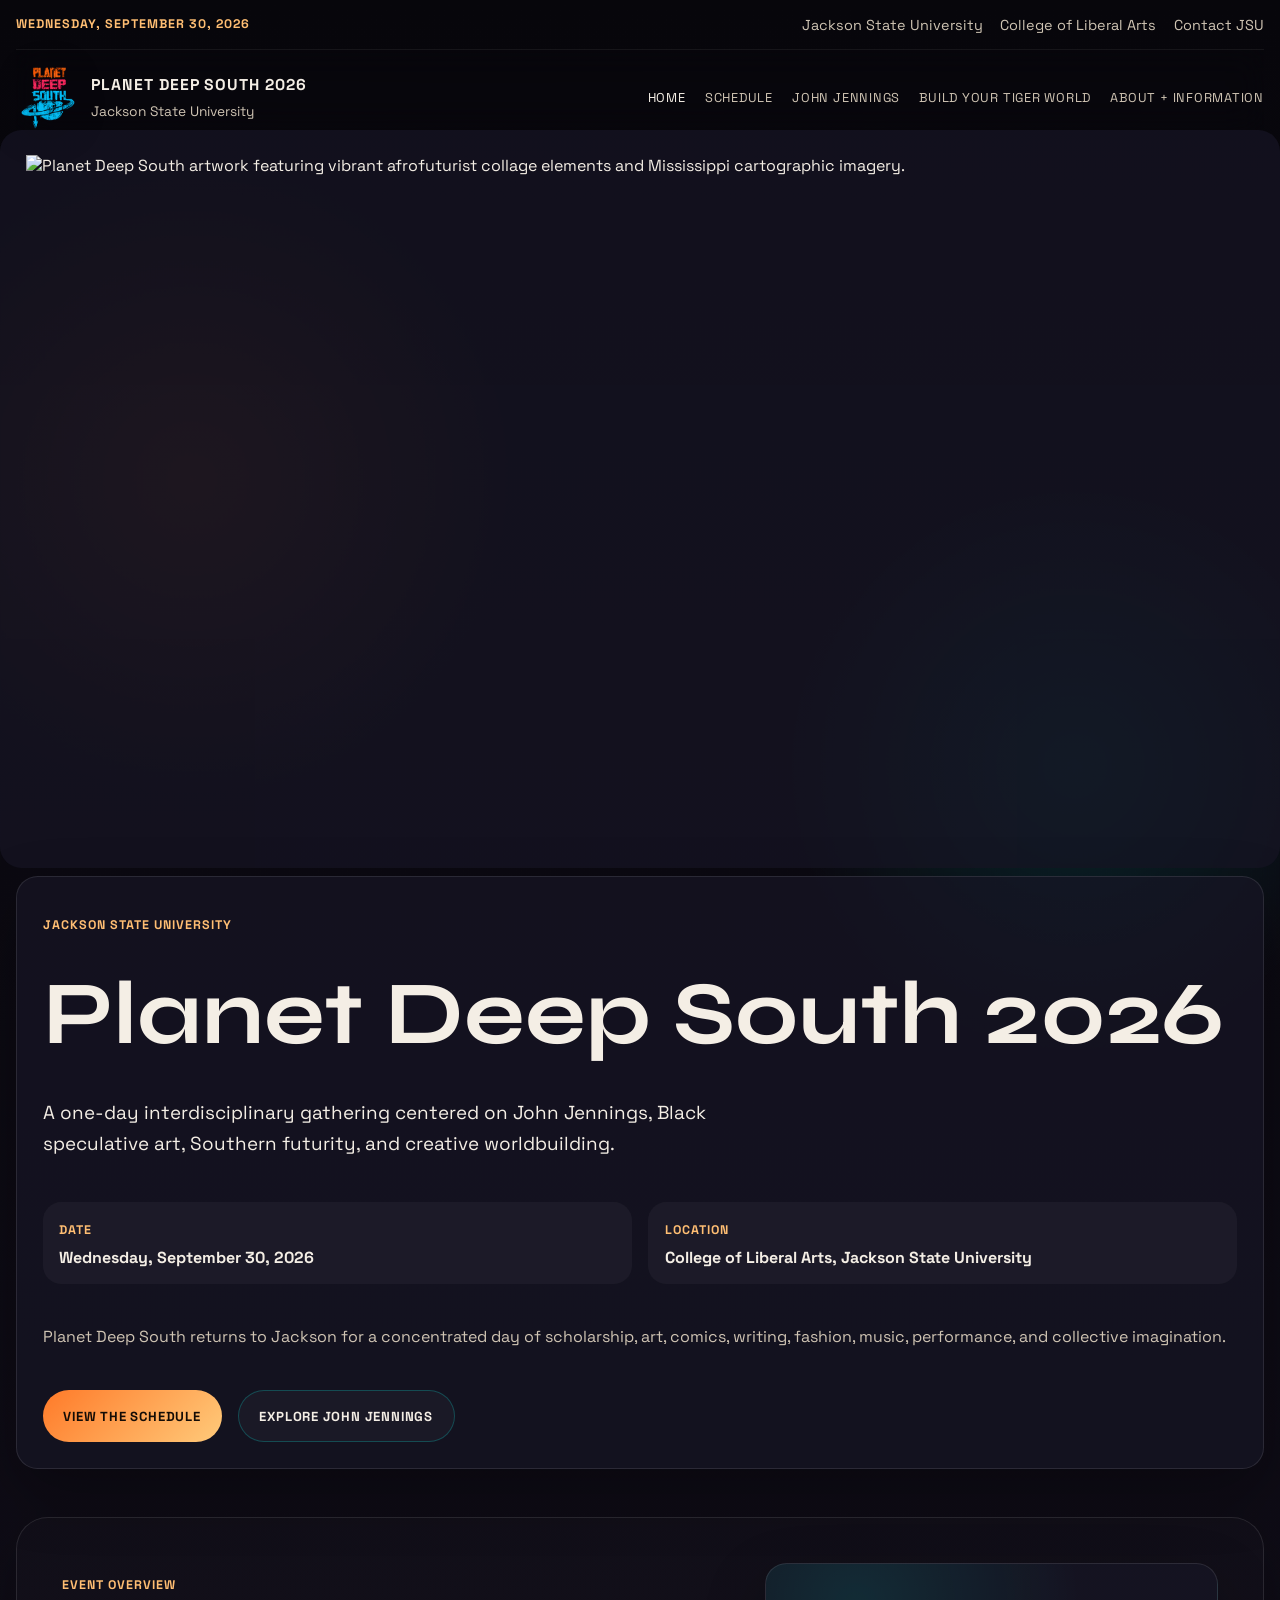
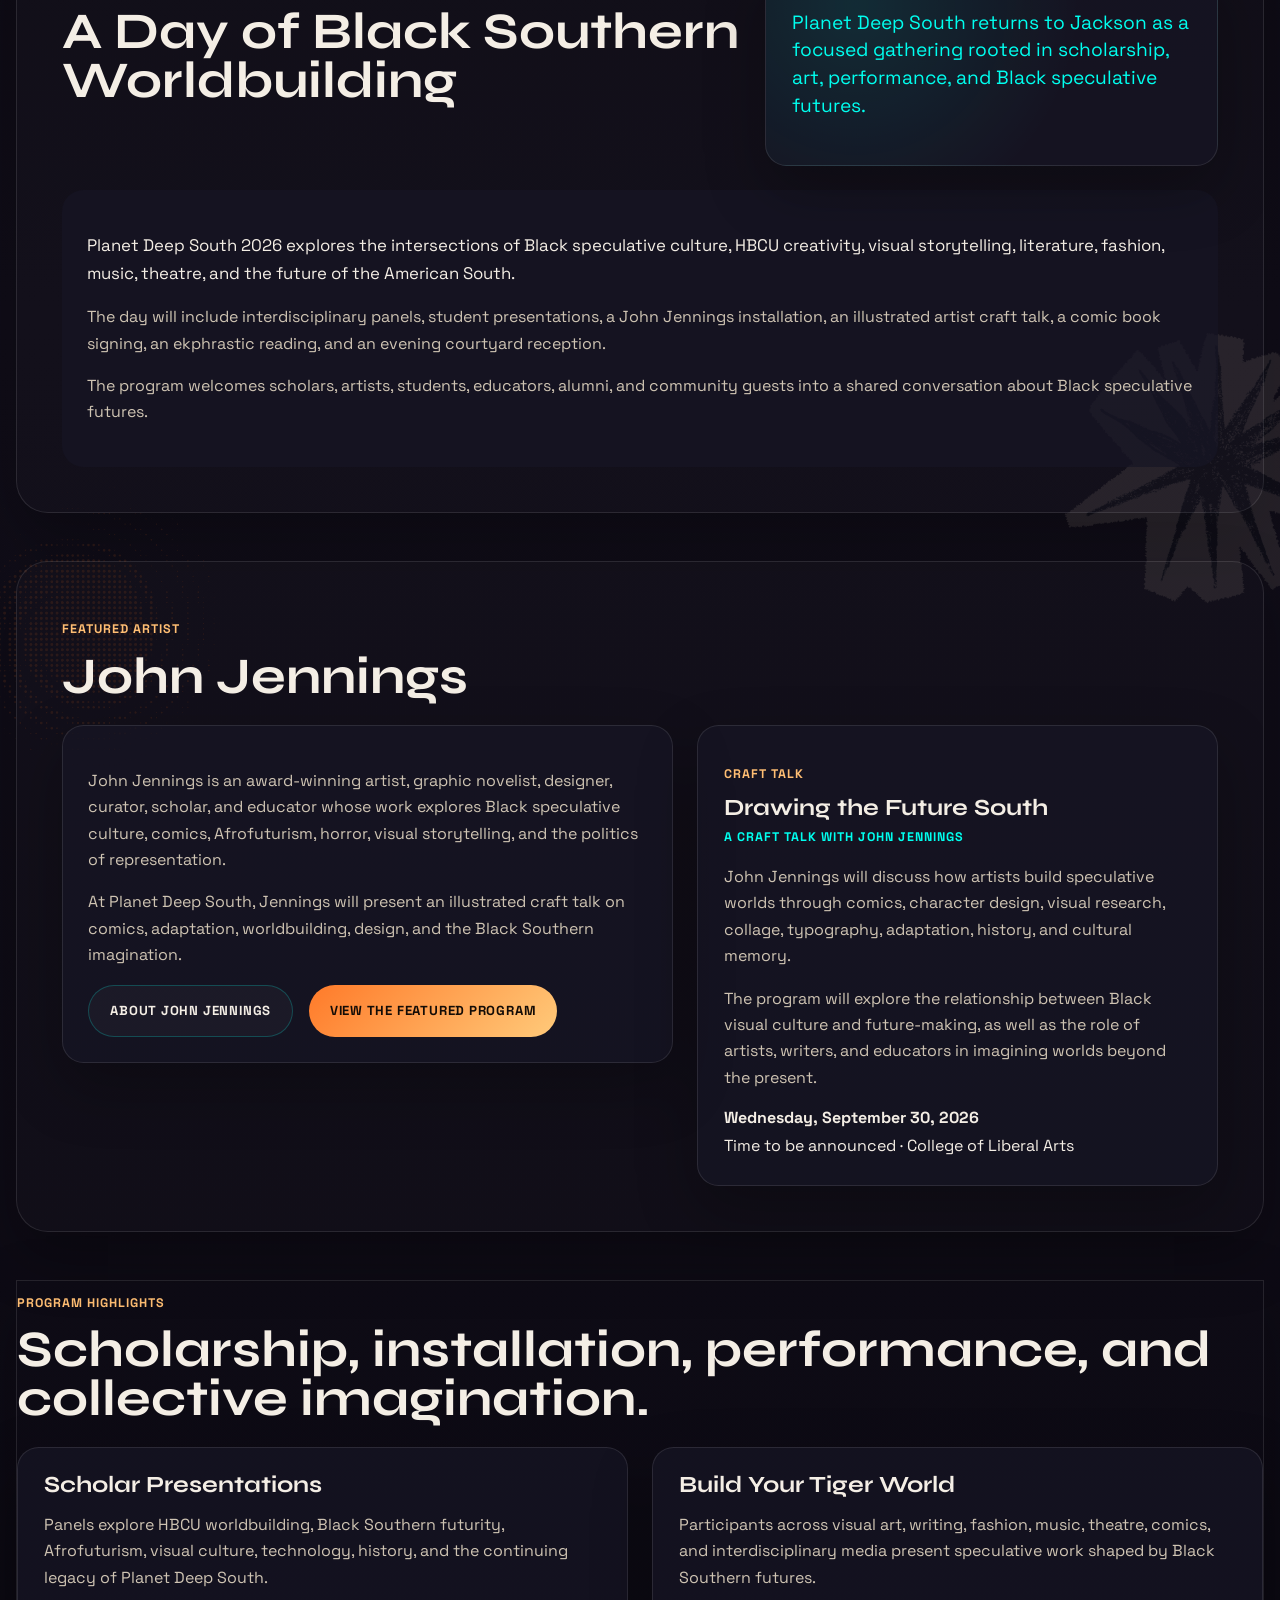
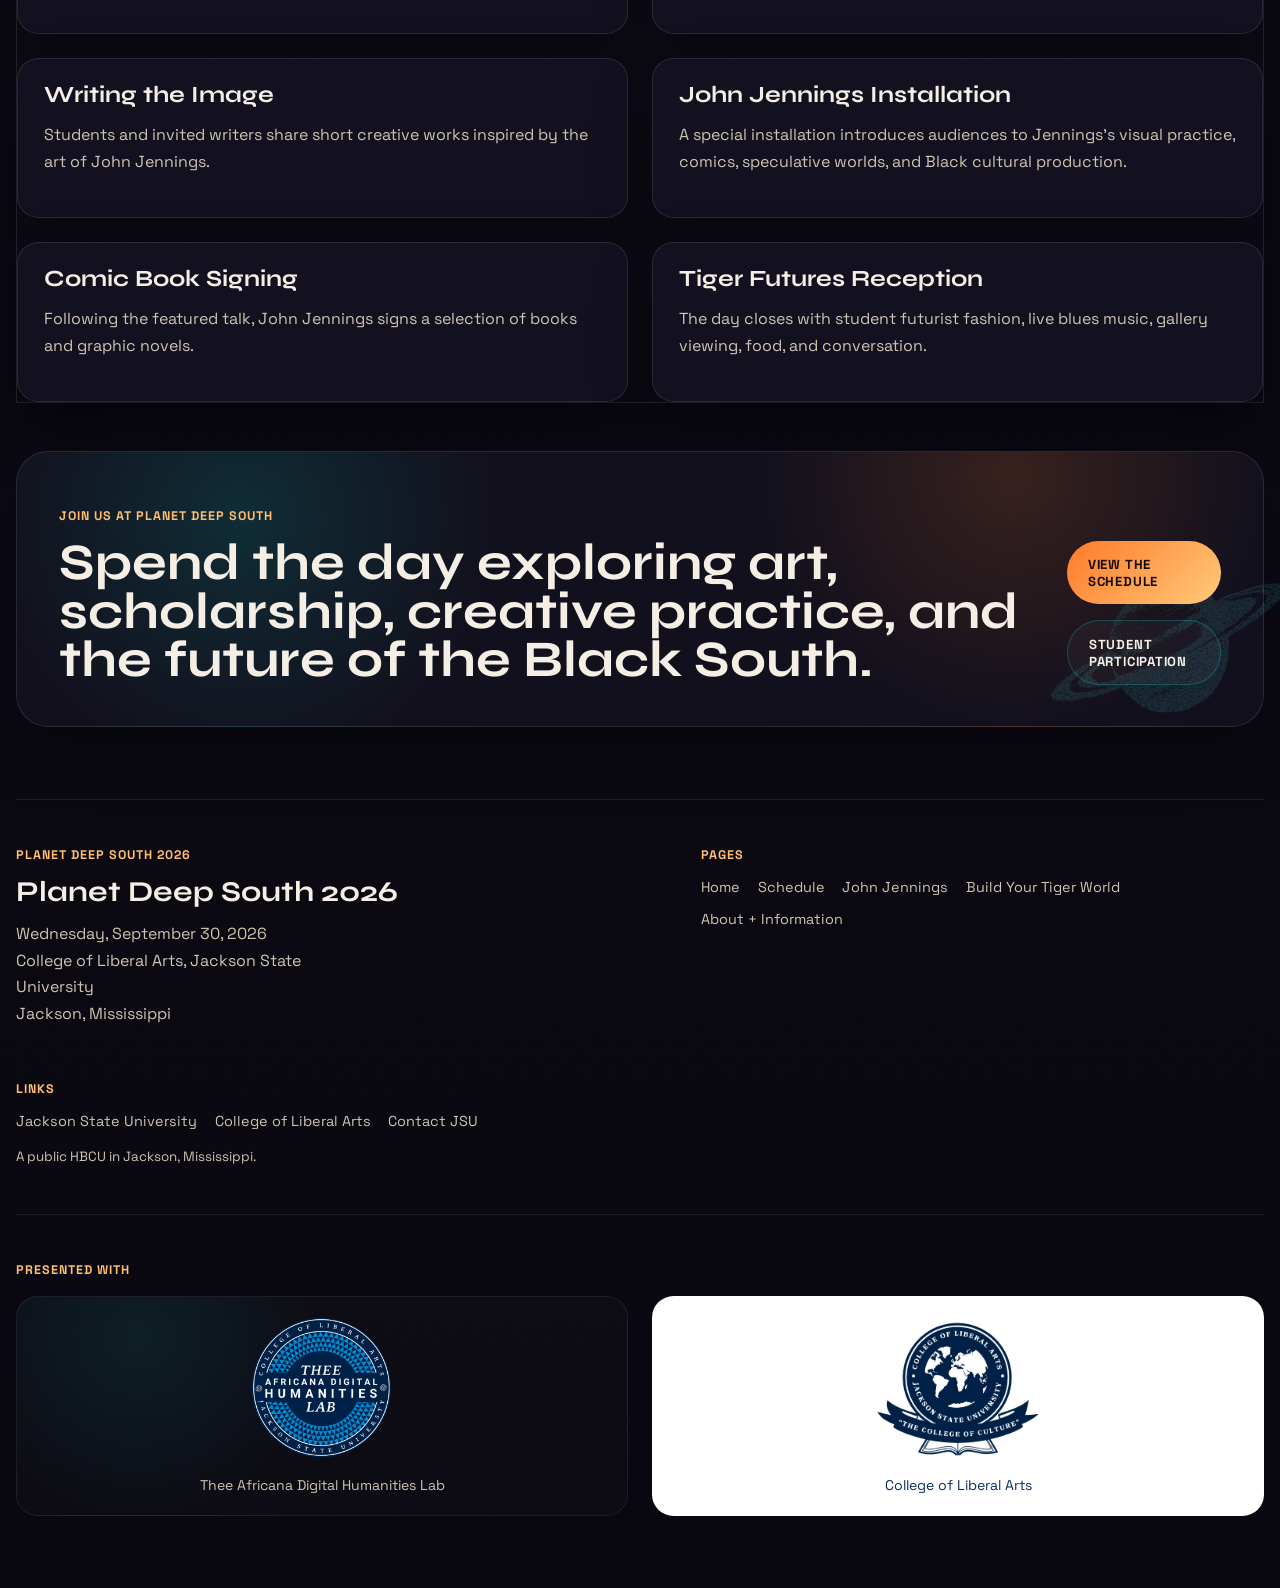
==== commit 628d9aad: "Refine Planet Deep South site content and redirects" ====
--- a/index.html
+++ b/index.html
@@ -3,7 +3,7 @@
   <head>
     <meta charset="UTF-8" />
     <meta name="viewport" content="width=device-width, initial-scale=1.0" />
-    <title>Planet Deep South 2026 | Building Tiger Worlds</title>
+    <title>Planet Deep South 2026</title>
     <meta
       name="description"
       content="Planet Deep South 2026 is a one-day Jackson State University program centered on John Jennings, Black speculative art, Southern futurity, and creative worldbuilding."
--- a/styles.css
+++ b/styles.css
@@ -10,7 +10,7 @@
   --accent-soft: #ffbe73;
   --cyan: #00ffef;
   --magenta: #ff3f95;
-  --max-width: 1220px;
+  --max-width: 1320px;
   --radius-lg: 2rem;
   --radius-md: 1.35rem;
   --space-1: 0.75rem;
@@ -269,6 +269,21 @@
 }
 
 .page-intro,
+.editorial-split,
+.feature-band,
+.closing-banner,
+.section-frame,
+.info-card,
+.timeline-item,
+.feature-panel,
+.spotlight-panel,
+.list-panel,
+.pull-quote {
+  position: relative;
+  isolation: isolate;
+}
+
+.page-intro,
 .content-section {
   margin-top: var(--space-5);
 }
@@ -280,6 +295,56 @@
     radial-gradient(circle at 85% 10%, rgba(0, 255, 239, 0.08), transparent 18rem),
     linear-gradient(140deg, rgba(255, 255, 255, 0.03), rgba(255, 255, 255, 0.015)),
     var(--panel);
+  overflow: hidden;
+}
+
+.page-intro::after,
+.editorial-split::after,
+.feature-band::before,
+.closing-banner::after {
+  content: "";
+  position: absolute;
+  pointer-events: none;
+  background-repeat: no-repeat;
+  background-position: center;
+  background-size: contain;
+  opacity: 0.13;
+  z-index: -1;
+}
+
+.page-intro::after {
+  width: 19rem;
+  height: 19rem;
+  top: -3rem;
+  right: -5rem;
+  background-image: url("assets/decor-globe.png");
+}
+
+.editorial-split::after {
+  width: 20rem;
+  height: 20rem;
+  right: -7rem;
+  bottom: -8rem;
+  background-image: url("assets/decor-starburst.png");
+  opacity: 0.1;
+}
+
+.feature-band::before {
+  width: 18rem;
+  height: 18rem;
+  left: -5rem;
+  top: -5rem;
+  background-image: url("assets/decor-dots-orange.png");
+  opacity: 0.1;
+}
+
+.closing-banner::after {
+  width: 18rem;
+  height: 18rem;
+  right: -4rem;
+  bottom: -4rem;
+  background-image: url("assets/decor-planet-cyan.png");
+  opacity: 0.14;
 }
 
 .lede {
@@ -315,7 +380,7 @@
 .hero-banner {
   position: relative;
   width: 100vw;
-  min-height: 100vh;
+  min-height: 82vh;
   margin-left: calc(50% - 50vw);
   margin-right: calc(50% - 50vw);
   margin-top: 0;
@@ -345,6 +410,10 @@
     radial-gradient(circle at 85% 10%, rgba(0, 255, 239, 0.1), transparent 18rem),
     radial-gradient(circle at 15% 15%, rgba(255, 122, 41, 0.16), transparent 20rem),
     var(--panel);
+}
+
+.hero-copy h1 {
+  max-width: none;
 }
 
 .hero-meta {
@@ -421,6 +490,13 @@
   margin-bottom: var(--space-3);
 }
 
+.section-heading-split {
+  display: grid;
+  grid-template-columns: minmax(0, 1.2fr) minmax(320px, 0.8fr);
+  gap: var(--space-3);
+  align-items: start;
+}
+
 .editorial-split,
 .feature-band {
   padding: clamp(1.8rem, 4vw, 2.8rem);
@@ -433,8 +509,12 @@
 .card-grid-two,
 .footer-grid {
   display: grid;
-  grid-template-columns: repeat(2, minmax(0, 1fr));
-  gap: var(--space-3);
+  grid-template-columns: minmax(0, 1.08fr) minmax(0, 0.92fr);
+  gap: var(--space-3);
+}
+
+.editorial-columns-single {
+  grid-template-columns: 1fr;
 }
 
 .feature-grid {
@@ -508,7 +588,7 @@
 }
 
 .card-grid-three {
-  grid-template-columns: repeat(3, minmax(0, 1fr));
+  grid-template-columns: repeat(2, minmax(0, 1fr));
 }
 
 .timeline {
@@ -597,9 +677,62 @@
   font-size: 0.84rem;
 }
 
+.footer-partners {
+  margin-top: var(--space-4);
+  padding-top: var(--space-4);
+  border-top: 1px solid rgba(255, 255, 255, 0.08);
+}
+
+.footer-partners-header {
+  margin-bottom: var(--space-2);
+}
+
+.footer-logo-row {
+  display: grid;
+  grid-template-columns: repeat(2, minmax(0, 1fr));
+  gap: var(--space-3);
+}
+
+.footer-logo-card {
+  margin: 0;
+  padding: 1.25rem;
+  border: 1px solid rgba(255, 255, 255, 0.07);
+  border-radius: var(--radius-md);
+  background:
+    radial-gradient(circle at 20% 18%, rgba(0, 255, 239, 0.08), transparent 12rem),
+    rgba(255, 255, 255, 0.02);
+  display: grid;
+  place-items: center;
+  gap: 0.9rem;
+  text-align: center;
+}
+
+.footer-logo-card img {
+  display: block;
+  max-width: min(100%, 15rem);
+  max-height: 9rem;
+  width: auto;
+  height: auto;
+  object-fit: contain;
+}
+
+.footer-logo-card figcaption {
+  color: var(--muted);
+  font-size: 0.88rem;
+  line-height: 1.4;
+}
+
+.footer-logo-card-light {
+  background: #ffffff;
+}
+
+.footer-logo-card-light figcaption {
+  color: #0b2f5f;
+}
+
 @media (max-width: 1180px) {
   .hero-banner {
-    min-height: 72vh;
+    min-height: 68vh;
   }
 
   .card-grid-three {
@@ -622,12 +755,20 @@
     grid-template-columns: 1fr;
   }
 
+  .section-heading-split {
+    grid-template-columns: 1fr;
+  }
+
   .timeline-item,
   .closing-banner {
     display: grid;
   }
 
   .card-grid-three {
+    grid-template-columns: 1fr;
+  }
+
+  .footer-logo-row {
     grid-template-columns: 1fr;
   }
 }
@@ -673,7 +814,16 @@
   }
 
   .hero-banner {
-    min-height: 52vh;
+    min-height: 56vh;
+  }
+
+  .page-intro::after,
+  .editorial-split::after,
+  .feature-band::before,
+  .closing-banner::after {
+    width: 12rem;
+    height: 12rem;
+    opacity: 0.08;
   }
 
   .hero-copy {
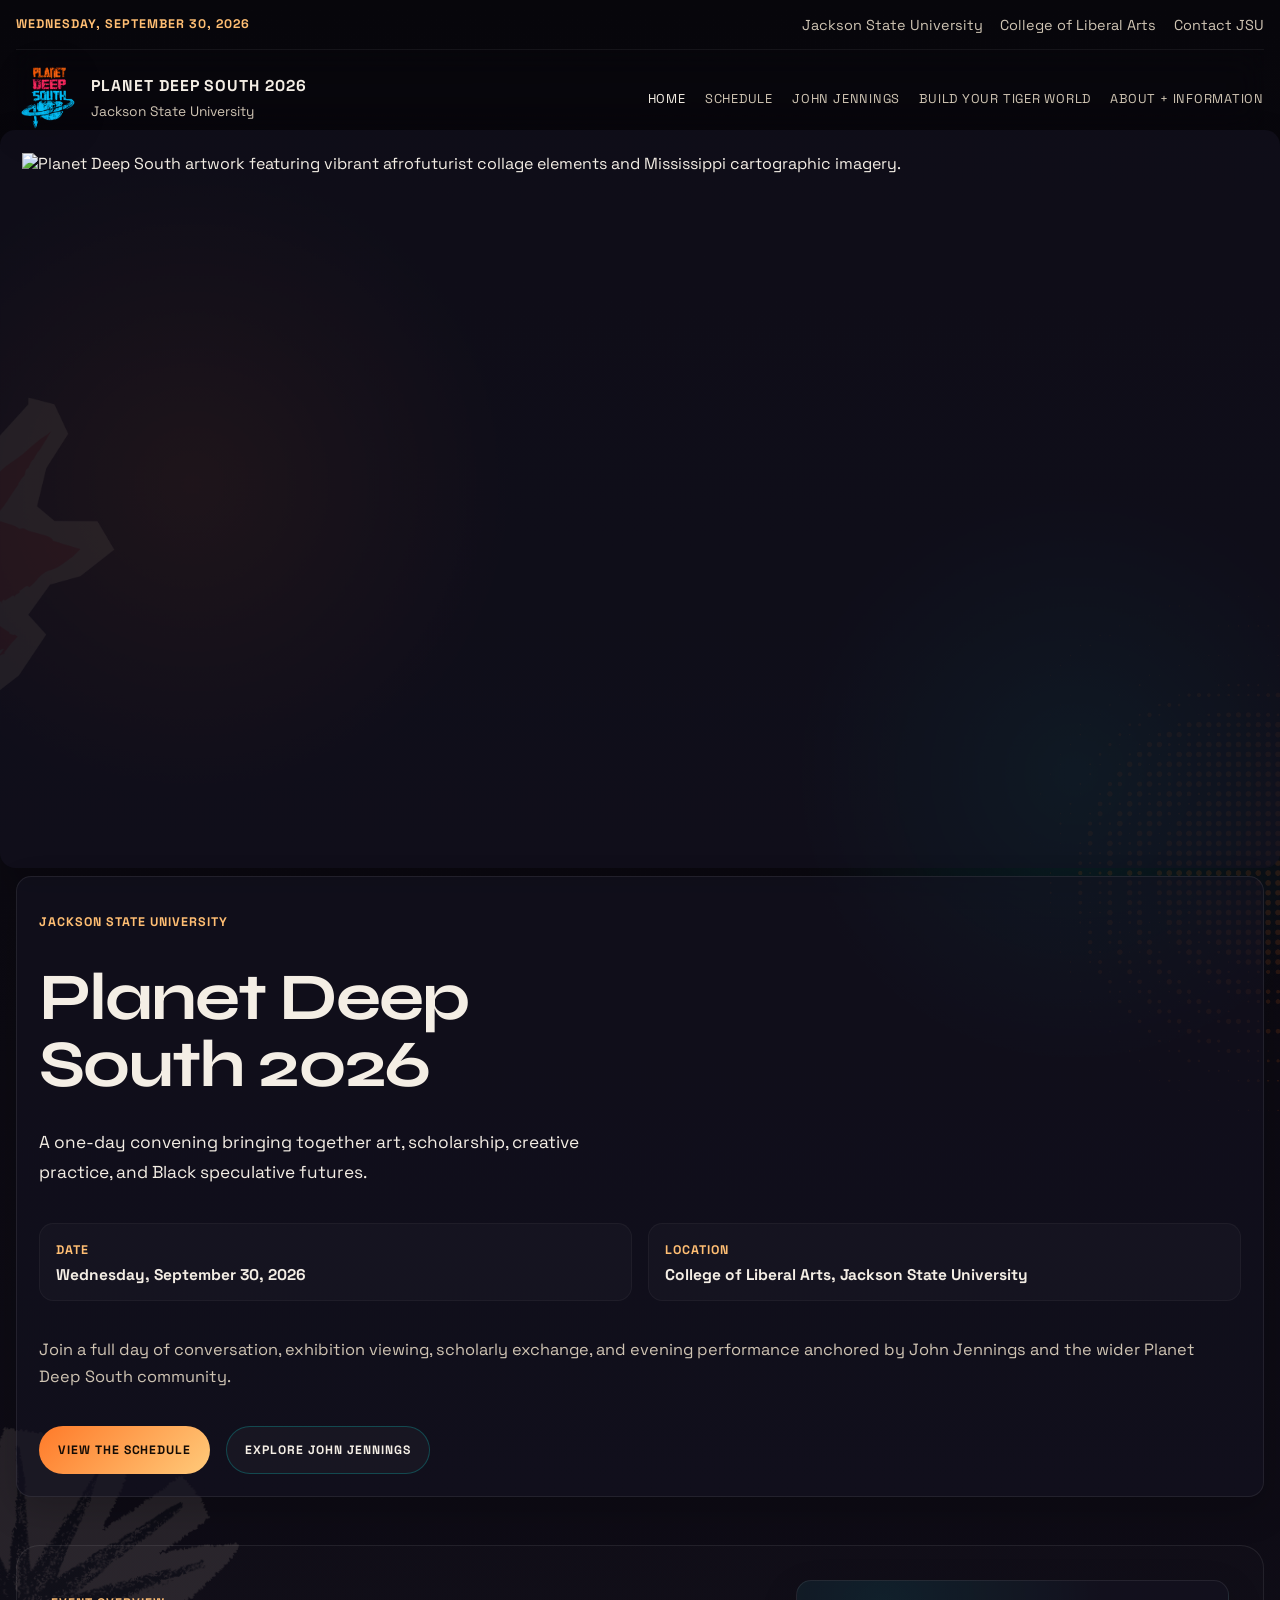
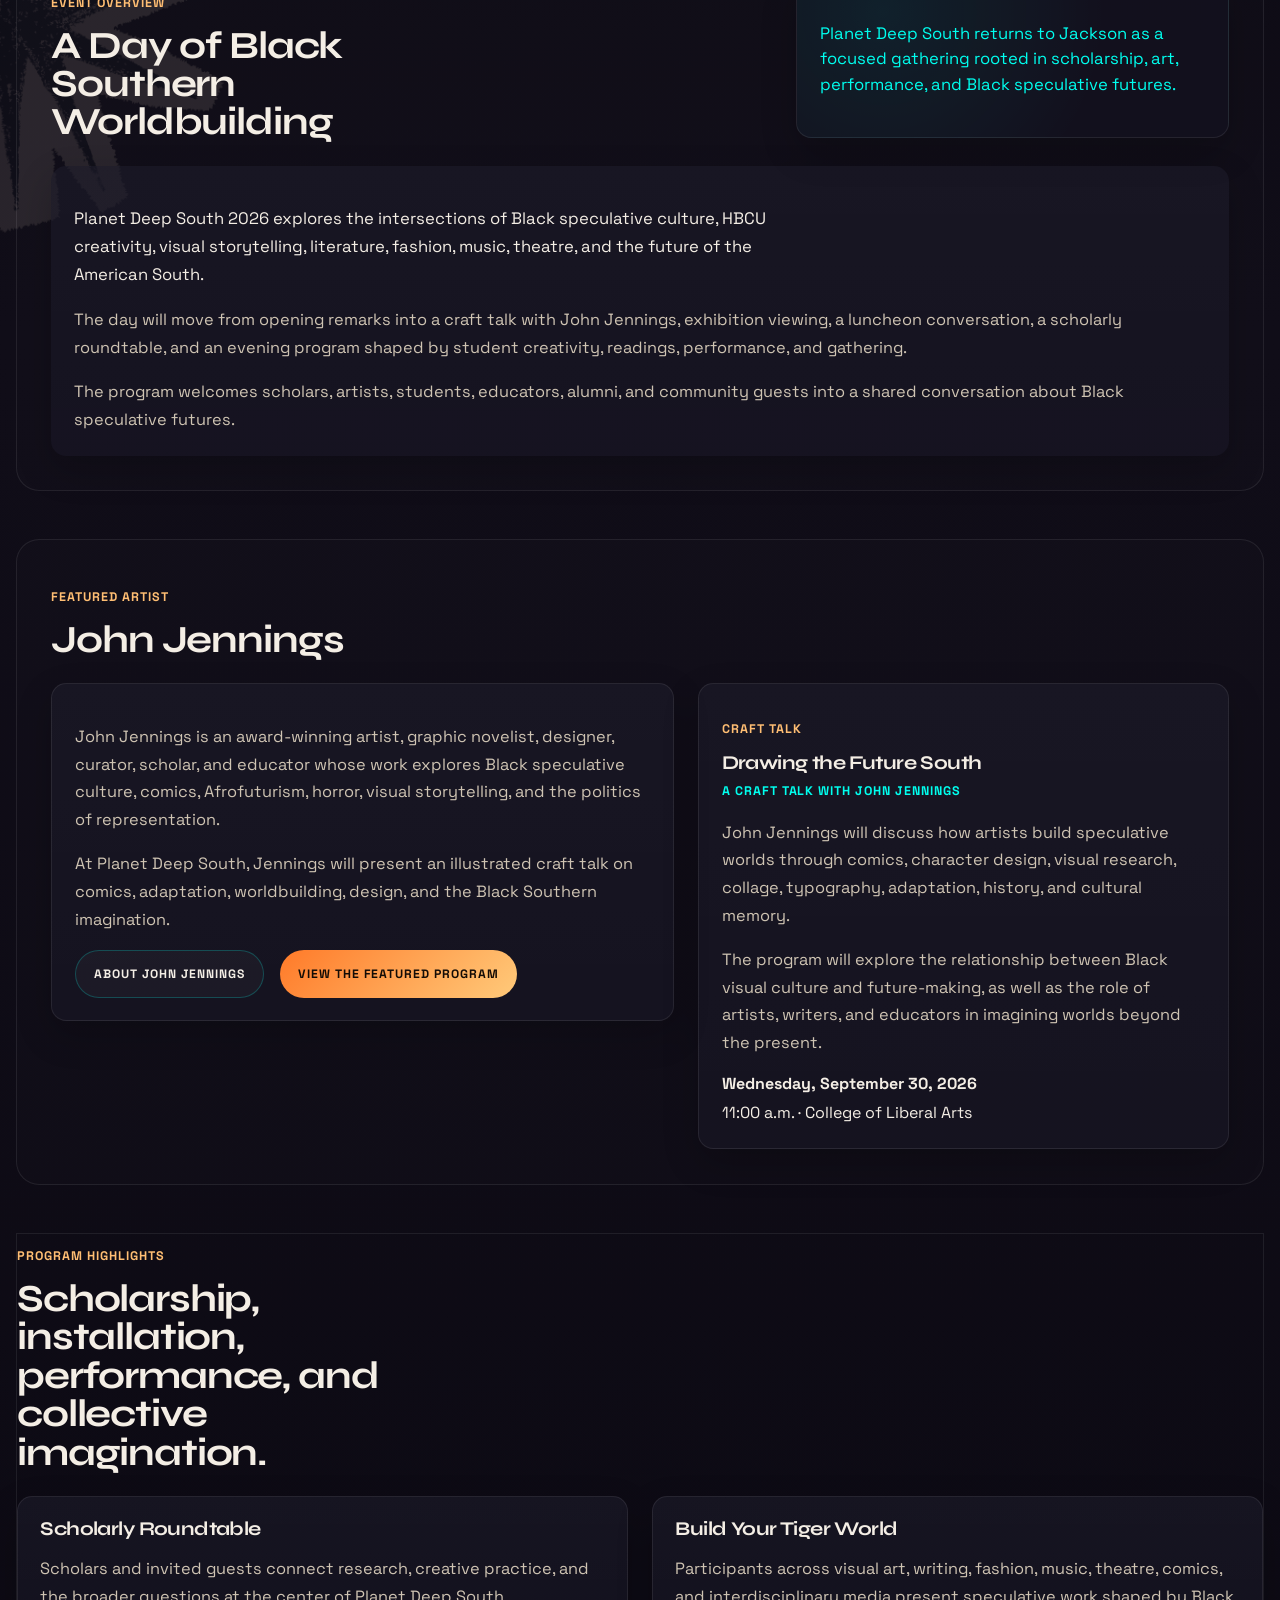
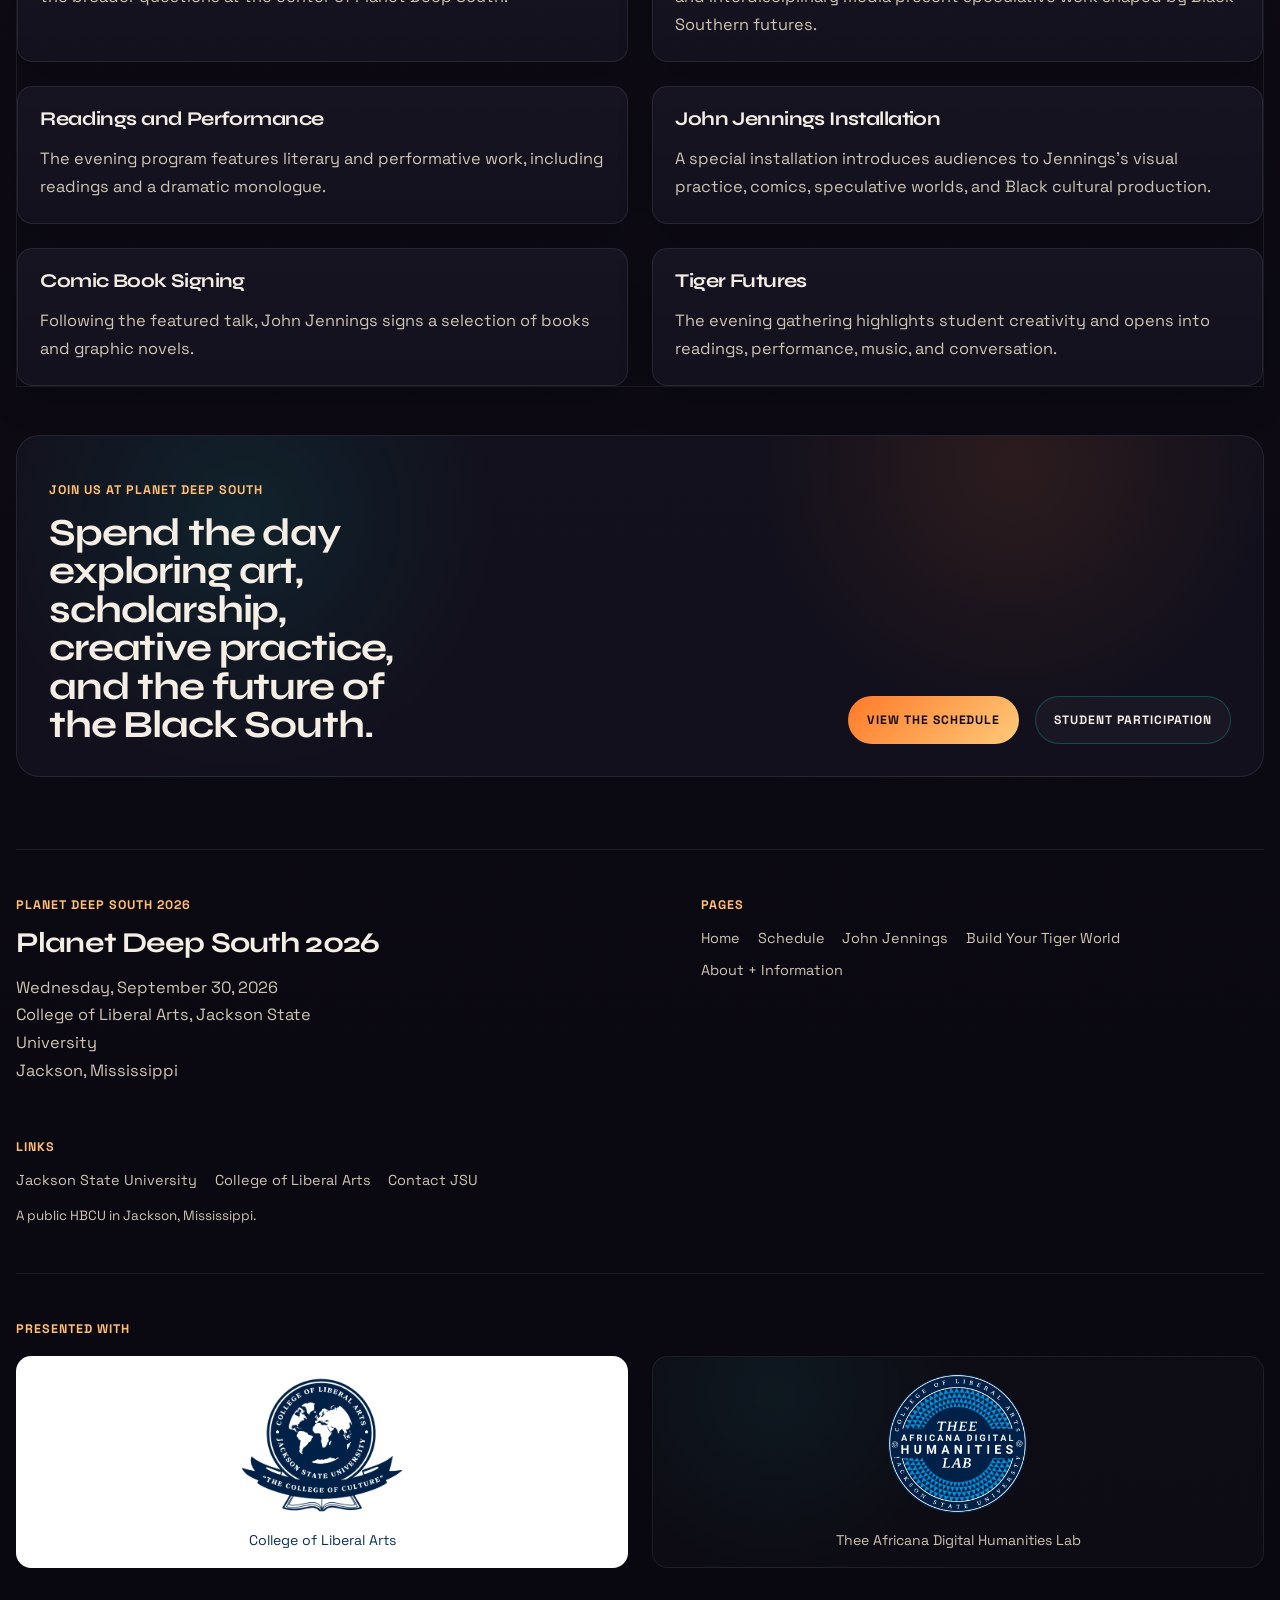
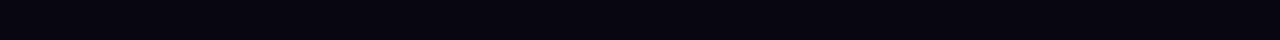
==== commit 5ee5bdff: "Update site copy and registration details" ====
--- a/index.html
+++ b/index.html
@@ -6,7 +6,7 @@
     <title>Planet Deep South 2026</title>
     <meta
       name="description"
-      content="Planet Deep South 2026 is a one-day Jackson State University program centered on John Jennings, Black speculative art, Southern futurity, and creative worldbuilding."
+      content="Planet Deep South 2026 is a one-day convening featuring John Jennings, exhibition viewing, scholarly exchange, Tiger Futures, and evening performance at Jackson State University."
     />
     <link rel="icon" type="image/svg+xml" href="favicon.svg" />
     <link rel="preconnect" href="https://fonts.googleapis.com" />
--- a/styles.css
+++ b/styles.css
@@ -2,8 +2,9 @@
   --bg: #08070d;
   --bg-alt: #13101d;
   --panel: rgba(19, 18, 30, 0.9);
-  --panel-soft: rgba(23, 21, 37, 0.72);
-  --line: rgba(255, 255, 255, 0.1);
+  --panel-soft: rgba(20, 18, 33, 0.62);
+  --line: rgba(255, 255, 255, 0.08);
+  --line-strong: rgba(255, 255, 255, 0.16);
   --text: #f4eee5;
   --muted: #cfc4b3;
   --accent: #ff7a29;
@@ -11,15 +12,16 @@
   --cyan: #00ffef;
   --magenta: #ff3f95;
   --max-width: 1320px;
-  --radius-lg: 2rem;
-  --radius-md: 1.35rem;
+  --radius-lg: 1.45rem;
+  --radius-md: 0.95rem;
   --space-1: 0.75rem;
   --space-2: 1rem;
   --space-3: 1.5rem;
   --space-4: 2rem;
   --space-5: 3rem;
   --space-6: 4.5rem;
-  --shadow: 0 24px 60px rgba(0, 0, 0, 0.28);
+  --shadow: 0 14px 36px rgba(0, 0, 0, 0.2);
+  --measure: 68ch;
 }
 
 * {
@@ -54,10 +56,218 @@
   mask-image: radial-gradient(circle at center, black 42%, transparent 100%);
 }
 
+body::after {
+  content: "";
+  position: fixed;
+  inset: 0;
+  pointer-events: none;
+  opacity: 0.2;
+  background-image:
+    url("assets/decor-lightning-coral.png"),
+    url("assets/decor-speech-bubble-texture.png"),
+    url("assets/decor-branch-triptych.png"),
+    url("assets/decor-planet-pastel.png");
+  background-repeat: no-repeat;
+  background-position:
+    left -10rem top 24rem,
+    right -14rem top 58rem,
+    right -16rem top 122rem,
+    left -14rem bottom 22rem;
+  background-size:
+    24rem auto,
+    30rem auto,
+    26rem auto,
+    28rem auto;
+}
+
+body[data-page="home"]::after {
+  background-image:
+    url("assets/decor-lightning-coral.png"),
+    url("assets/decor-speech-bubble-texture.png"),
+    url("assets/decor-branch-triptych.png"),
+    url("assets/decor-planet-pastel.png");
+  background-position:
+    left -10rem top 24rem,
+    right -14rem top 58rem,
+    right -16rem top 122rem,
+    left -14rem bottom 22rem;
+  background-size:
+    24rem auto,
+    30rem auto,
+    26rem auto,
+    28rem auto;
+}
+
+body[data-page="schedule"]::after {
+  background-image:
+    url("assets/decor-dots-orange.png"),
+    url("assets/decor-lightning-coral.png"),
+    url("assets/decor-globe.png"),
+    url("assets/decor-planet-cyan.png");
+  background-position:
+    right -12rem top 16rem,
+    left -10rem top 46rem,
+    right -15rem bottom 18rem,
+    left -14rem bottom 34rem;
+  background-size:
+    30rem auto,
+    18rem auto,
+    28rem auto,
+    24rem auto;
+}
+
+body[data-page="john-jennings"]::after {
+  background-image:
+    url("assets/decor-starburst.png"),
+    url("assets/decor-speech-bubble-texture.png"),
+    url("assets/decor-planet-pastel.png"),
+    url("assets/decor-branch-triptych.png");
+  background-position:
+    left -12rem top 18rem,
+    right -16rem top 54rem,
+    right -12rem bottom 24rem,
+    left -15rem bottom 52rem;
+  background-size:
+    28rem auto,
+    28rem auto,
+    26rem auto,
+    24rem auto;
+}
+
+body[data-page="build-your-tiger-world"]::after {
+  background-image:
+    url("assets/decor-branch-triptych.png"),
+    url("assets/decor-lightning-coral.png"),
+    url("assets/decor-dots-orange.png"),
+    url("assets/decor-speech-bubble-texture.png");
+  background-position:
+    left -12rem top 20rem,
+    right -12rem top 48rem,
+    left -10rem bottom 24rem,
+    right -14rem bottom 12rem;
+  background-size:
+    28rem auto,
+    20rem auto,
+    26rem auto,
+    24rem auto;
+}
+
+body[data-page="about"]::after {
+  background-image:
+    url("assets/decor-globe.png"),
+    url("assets/decor-starburst.png"),
+    url("assets/decor-speech-bubble-texture.png"),
+    url("assets/decor-planet-cyan.png");
+  background-position:
+    right -14rem top 14rem,
+    left -12rem top 52rem,
+    right -16rem bottom 18rem,
+    left -14rem bottom 36rem;
+  background-size:
+    26rem auto,
+    26rem auto,
+    28rem auto,
+    24rem auto;
+}
+
 .site-shell {
   width: min(calc(100% - 2rem), var(--max-width));
   margin: 0 auto;
   padding-bottom: var(--space-6);
+  position: relative;
+  z-index: 1;
+}
+
+.site-shell::before,
+.site-shell::after {
+  content: "";
+  position: absolute;
+  pointer-events: none;
+  background-repeat: no-repeat;
+  background-position: center;
+  background-size: contain;
+  opacity: 0.12;
+  z-index: -1;
+}
+
+.site-shell::before {
+  width: 34rem;
+  height: 34rem;
+  top: 36rem;
+  right: -17rem;
+  background-image: url("assets/decor-dots-orange.png");
+}
+
+.site-shell::after {
+  width: 30rem;
+  height: 30rem;
+  top: 88rem;
+  left: -15rem;
+  background-image: url("assets/decor-starburst.png");
+}
+
+body[data-page="schedule"] .site-shell::before {
+  top: 28rem;
+  right: -18rem;
+  background-image: url("assets/decor-speech-bubble-texture.png");
+  width: 28rem;
+  height: 28rem;
+}
+
+body[data-page="schedule"] .site-shell::after {
+  top: 94rem;
+  left: -17rem;
+  background-image: url("assets/decor-lightning-coral.png");
+  width: 24rem;
+  height: 24rem;
+}
+
+body[data-page="john-jennings"] .site-shell::before {
+  top: 34rem;
+  right: -18rem;
+  background-image: url("assets/decor-planet-pastel.png");
+  width: 28rem;
+  height: 28rem;
+}
+
+body[data-page="john-jennings"] .site-shell::after {
+  top: 86rem;
+  left: -14rem;
+  background-image: url("assets/decor-dots-orange.png");
+  width: 26rem;
+  height: 26rem;
+}
+
+body[data-page="build-your-tiger-world"] .site-shell::before {
+  top: 30rem;
+  right: -16rem;
+  background-image: url("assets/decor-starburst.png");
+  width: 28rem;
+  height: 28rem;
+}
+
+body[data-page="build-your-tiger-world"] .site-shell::after {
+  top: 92rem;
+  left: -16rem;
+  background-image: url("assets/decor-planet-cyan.png");
+  width: 26rem;
+  height: 26rem;
+}
+
+body[data-page="about"] .site-shell::before {
+  top: 26rem;
+  right: -16rem;
+  background-image: url("assets/decor-branch-triptych.png");
+  width: 28rem;
+  height: 28rem;
+}
+
+body[data-page="about"] .site-shell::after {
+  top: 98rem;
+  left: -17rem;
+  background-image: url("assets/decor-lightning-coral.png");
+  width: 24rem;
+  height: 24rem;
 }
 
 a {
@@ -73,30 +283,32 @@
 h3 {
   margin: 0;
   font-family: "Syne", sans-serif;
-  line-height: 0.95;
+  letter-spacing: -0.03em;
+  line-height: 1;
 }
 
 h1 {
-  font-size: clamp(3.1rem, 7vw, 6rem);
+  font-size: clamp(2.7rem, 5.2vw, 4.85rem);
 }
 
 h2 {
-  font-size: clamp(1.9rem, 4vw, 3.3rem);
+  font-size: clamp(1.8rem, 3vw, 2.95rem);
 }
 
 h3 {
-  font-size: 1.45rem;
+  font-size: 1.22rem;
 }
 
 p,
 li,
 span {
-  line-height: 1.65;
+  line-height: 1.7;
 }
 
 p,
 li {
   color: var(--muted);
+  font-size: 1.02rem;
 }
 
 ul {
@@ -265,7 +477,6 @@
 .timeline-item,
 .closing-banner {
   border: 1px solid var(--line);
-  box-shadow: var(--shadow);
 }
 
 .page-intro,
@@ -289,73 +500,24 @@
 }
 
 .page-intro {
-  padding: clamp(1.8rem, 4vw, 2.8rem);
+  padding: clamp(1.6rem, 3.2vw, 2.2rem);
   border-radius: var(--radius-lg);
   background:
-    radial-gradient(circle at 85% 10%, rgba(0, 255, 239, 0.08), transparent 18rem),
-    linear-gradient(140deg, rgba(255, 255, 255, 0.03), rgba(255, 255, 255, 0.015)),
+    linear-gradient(140deg, rgba(255, 255, 255, 0.025), rgba(255, 255, 255, 0.01)),
     var(--panel);
   overflow: hidden;
 }
 
-.page-intro::after,
-.editorial-split::after,
-.feature-band::before,
-.closing-banner::after {
-  content: "";
-  position: absolute;
-  pointer-events: none;
-  background-repeat: no-repeat;
-  background-position: center;
-  background-size: contain;
-  opacity: 0.13;
-  z-index: -1;
-}
-
-.page-intro::after {
-  width: 19rem;
-  height: 19rem;
-  top: -3rem;
-  right: -5rem;
-  background-image: url("assets/decor-globe.png");
-}
-
-.editorial-split::after {
-  width: 20rem;
-  height: 20rem;
-  right: -7rem;
-  bottom: -8rem;
-  background-image: url("assets/decor-starburst.png");
-  opacity: 0.1;
-}
-
-.feature-band::before {
-  width: 18rem;
-  height: 18rem;
-  left: -5rem;
-  top: -5rem;
-  background-image: url("assets/decor-dots-orange.png");
-  opacity: 0.1;
-}
-
-.closing-banner::after {
-  width: 18rem;
-  height: 18rem;
-  right: -4rem;
-  bottom: -4rem;
-  background-image: url("assets/decor-planet-cyan.png");
-  opacity: 0.14;
-}
-
 .lede {
-  max-width: 42rem;
-  margin-top: 1rem;
-  font-size: 1.18rem;
+  max-width: 36rem;
+  margin-top: 0.8rem;
+  font-size: 1.08rem;
   color: var(--text);
 }
 
 .lede-small {
-  font-size: 1.05rem;
+  max-width: var(--measure);
+  font-size: 1.04rem;
   color: var(--text);
 }
 
@@ -401,19 +563,19 @@
 .hero-copy {
   display: grid;
   align-content: start;
-  gap: var(--space-3);
-  padding: clamp(1.8rem, 4vw, 3rem);
+  gap: 1.15rem;
+  padding: clamp(1.55rem, 3vw, 2.4rem);
   margin-top: calc(var(--space-4) * -1);
   position: relative;
   z-index: 2;
   background:
-    radial-gradient(circle at 85% 10%, rgba(0, 255, 239, 0.1), transparent 18rem),
-    radial-gradient(circle at 15% 15%, rgba(255, 122, 41, 0.16), transparent 20rem),
+    radial-gradient(circle at 85% 10%, rgba(0, 255, 239, 0.06), transparent 18rem),
+    radial-gradient(circle at 15% 15%, rgba(255, 122, 41, 0.1), transparent 20rem),
     var(--panel);
 }
 
 .hero-copy h1 {
-  max-width: none;
+  max-width: 11ch;
 }
 
 .hero-meta {
@@ -423,16 +585,17 @@
 }
 
 .hero-meta div {
-  padding: 1rem 1.05rem;
-  border-radius: 1.15rem;
-  background: rgba(255, 255, 255, 0.04);
+  padding: 0.9rem 1rem;
+  border-radius: 0.9rem;
+  background: rgba(255, 255, 255, 0.025);
+  border: 1px solid rgba(255, 255, 255, 0.04);
 }
 
 .hero-meta strong {
   display: block;
-  margin-top: 0.4rem;
+  margin-top: 0.25rem;
   color: var(--text);
-  font-size: 1rem;
+  font-size: 0.97rem;
 }
 
 .button-row {
@@ -445,12 +608,12 @@
   display: inline-flex;
   align-items: center;
   justify-content: center;
-  min-height: 3.25rem;
-  padding: 0.9rem 1.3rem;
+  min-height: 3rem;
+  padding: 0.82rem 1.15rem;
   border-radius: 999px;
-  font-size: 0.82rem;
+  font-size: 0.76rem;
   font-weight: 700;
-  letter-spacing: 0.06em;
+  letter-spacing: 0.08em;
   text-decoration: none;
   text-transform: uppercase;
 }
@@ -490,18 +653,27 @@
   margin-bottom: var(--space-3);
 }
 
+.section-heading h2,
+.page-intro h1,
+.content-section > .section-heading h2,
+.feature-band h2,
+.editorial-split h2,
+.closing-banner h2 {
+  max-width: 14ch;
+}
+
 .section-heading-split {
   display: grid;
-  grid-template-columns: minmax(0, 1.2fr) minmax(320px, 0.8fr);
+  grid-template-columns: minmax(0, 1.25fr) minmax(280px, 0.75fr);
   gap: var(--space-3);
   align-items: start;
 }
 
 .editorial-split,
 .feature-band {
-  padding: clamp(1.8rem, 4vw, 2.8rem);
+  padding: clamp(1.5rem, 3vw, 2.15rem);
   border-radius: var(--radius-lg);
-  background: rgba(255, 255, 255, 0.015);
+  background: rgba(255, 255, 255, 0.012);
 }
 
 .editorial-columns,
@@ -529,23 +701,34 @@
 .info-card,
 .timeline-item,
 .section-frame {
-  padding: 1.6rem;
+  padding: 1.4rem;
   border-radius: var(--radius-md);
   background: var(--panel-soft);
+  box-shadow: var(--shadow);
+}
+
+.section-prose,
+.feature-panel,
+.spotlight-panel,
+.list-panel,
+.info-card {
+  background:
+    linear-gradient(180deg, rgba(255, 255, 255, 0.025), rgba(255, 255, 255, 0.012)),
+    var(--panel-soft);
 }
 
 .pull-quote {
   display: grid;
   align-content: center;
   background:
-    radial-gradient(circle at 20% 20%, rgba(0, 255, 239, 0.1), transparent 14rem),
+    radial-gradient(circle at 20% 20%, rgba(0, 255, 239, 0.07), transparent 14rem),
     var(--panel-soft);
 }
 
 .pull-quote p {
   color: var(--cyan);
-  font-size: 1.2rem;
-  line-height: 1.45;
+  font-size: 1.04rem;
+  line-height: 1.55;
 }
 
 .detail-kicker {
@@ -571,7 +754,7 @@
 }
 
 .portrait-frame {
-  min-height: 26rem;
+  min-height: 24rem;
   overflow: hidden;
 }
 
@@ -591,26 +774,48 @@
   grid-template-columns: repeat(2, minmax(0, 1fr));
 }
 
+.info-card h3,
+.feature-panel h3,
+.spotlight-panel h3,
+.timeline-body h3,
+.list-panel h3 {
+  margin-bottom: 0.55rem;
+}
+
+.info-card p:last-child,
+.feature-panel p:last-child,
+.spotlight-panel p:last-child,
+.section-prose p:last-child,
+.list-panel p:last-child {
+  margin-bottom: 0;
+}
+
 .timeline {
   display: grid;
-  gap: var(--space-3);
+  gap: 1rem;
 }
 
 .timeline-item {
   display: grid;
   grid-template-columns: 10rem minmax(0, 1fr);
   gap: var(--space-3);
+  align-items: start;
+  background:
+    linear-gradient(90deg, rgba(255, 122, 41, 0.07), transparent 20%),
+    rgba(18, 17, 30, 0.5);
+  border-left: 2px solid rgba(255, 122, 41, 0.28);
 }
 
 .timeline-time {
   color: var(--text);
   font-weight: 700;
-  font-size: 0.96rem;
+  font-size: 0.9rem;
+  letter-spacing: 0.02em;
 }
 
 .timeline-body {
   display: grid;
-  gap: 0.85rem;
+  gap: 0.65rem;
 }
 
 .meta-list {
@@ -628,9 +833,10 @@
 }
 
 .visit-strip div {
-  padding: 1rem;
+  padding: 0.9rem;
   border-radius: 1rem;
-  background: rgba(255, 255, 255, 0.04);
+  background: rgba(255, 255, 255, 0.025);
+  border: 1px solid rgba(255, 255, 255, 0.04);
 }
 
 .visit-strip span {
@@ -646,11 +852,11 @@
   align-items: end;
   justify-content: space-between;
   gap: var(--space-3);
-  padding: clamp(1.8rem, 4vw, 2.6rem);
+  padding: clamp(1.5rem, 3vw, 2rem);
   border-radius: var(--radius-lg);
   background:
-    radial-gradient(circle at 18% 24%, rgba(0, 255, 239, 0.12), transparent 16rem),
-    radial-gradient(circle at 80% 8%, rgba(255, 122, 41, 0.16), transparent 16rem),
+    radial-gradient(circle at 18% 24%, rgba(0, 255, 239, 0.08), transparent 16rem),
+    radial-gradient(circle at 80% 8%, rgba(255, 122, 41, 0.11), transparent 16rem),
     var(--panel);
 }
 
@@ -695,11 +901,11 @@
 
 .footer-logo-card {
   margin: 0;
-  padding: 1.25rem;
+  padding: 1rem;
   border: 1px solid rgba(255, 255, 255, 0.07);
   border-radius: var(--radius-md);
   background:
-    radial-gradient(circle at 20% 18%, rgba(0, 255, 239, 0.08), transparent 12rem),
+    radial-gradient(circle at 20% 18%, rgba(0, 255, 239, 0.05), transparent 12rem),
     rgba(255, 255, 255, 0.02);
   display: grid;
   place-items: center;
@@ -730,9 +936,48 @@
   color: #0b2f5f;
 }
 
+.registration-embed {
+  margin-top: 1.4rem;
+  padding: 0.75rem;
+  border: 1px solid rgba(255, 255, 255, 0.08);
+  border-radius: var(--radius-md);
+  background: rgba(255, 255, 255, 0.02);
+}
+
+.registration-embed iframe {
+  display: block;
+  width: 100%;
+  border: 0;
+}
+
 @media (max-width: 1180px) {
+  body::after {
+    background-size:
+      18rem auto,
+      24rem auto,
+      20rem auto,
+      22rem auto;
+    background-position:
+      left -8rem top 28rem,
+      right -12rem top 62rem,
+      right -13rem top 126rem,
+      left -11rem bottom 18rem;
+  }
+
+  .site-shell::before {
+    width: 24rem;
+    height: 24rem;
+    right: -13rem;
+  }
+
+  .site-shell::after {
+    width: 22rem;
+    height: 22rem;
+    left: -12rem;
+  }
+
   .hero-banner {
-    min-height: 68vh;
+    min-height: 66vh;
   }
 
   .card-grid-three {
@@ -745,6 +990,12 @@
 }
 
 @media (max-width: 900px) {
+  body::after,
+  .site-shell::before,
+  .site-shell::after {
+    opacity: 0.1;
+  }
+
   .topbar-inner,
   .editorial-columns,
   .feature-grid,
@@ -774,6 +1025,25 @@
 }
 
 @media (max-width: 760px) {
+  body::after {
+    background-size:
+      12rem auto,
+      16rem auto,
+      14rem auto,
+      16rem auto;
+    background-position:
+      left -5rem top 24rem,
+      right -7rem top 48rem,
+      right -8rem top 94rem,
+      left -7rem bottom 12rem;
+    opacity: 0.12;
+  }
+
+  .site-shell::before,
+  .site-shell::after {
+    display: none;
+  }
+
   .site-shell {
     width: min(calc(100% - 1.25rem), var(--max-width));
   }
@@ -817,13 +1087,8 @@
     min-height: 56vh;
   }
 
-  .page-intro::after,
-  .editorial-split::after,
-  .feature-band::before,
-  .closing-banner::after {
-    width: 12rem;
-    height: 12rem;
-    opacity: 0.08;
+  .hero-banner img {
+    object-position: 36% 30%;
   }
 
   .hero-copy {
@@ -852,6 +1117,6 @@
   }
 
   h1 {
-    font-size: clamp(2.7rem, 15vw, 4.7rem);
-  }
-}
+    font-size: clamp(2.25rem, 12vw, 3.75rem);
+  }
+}
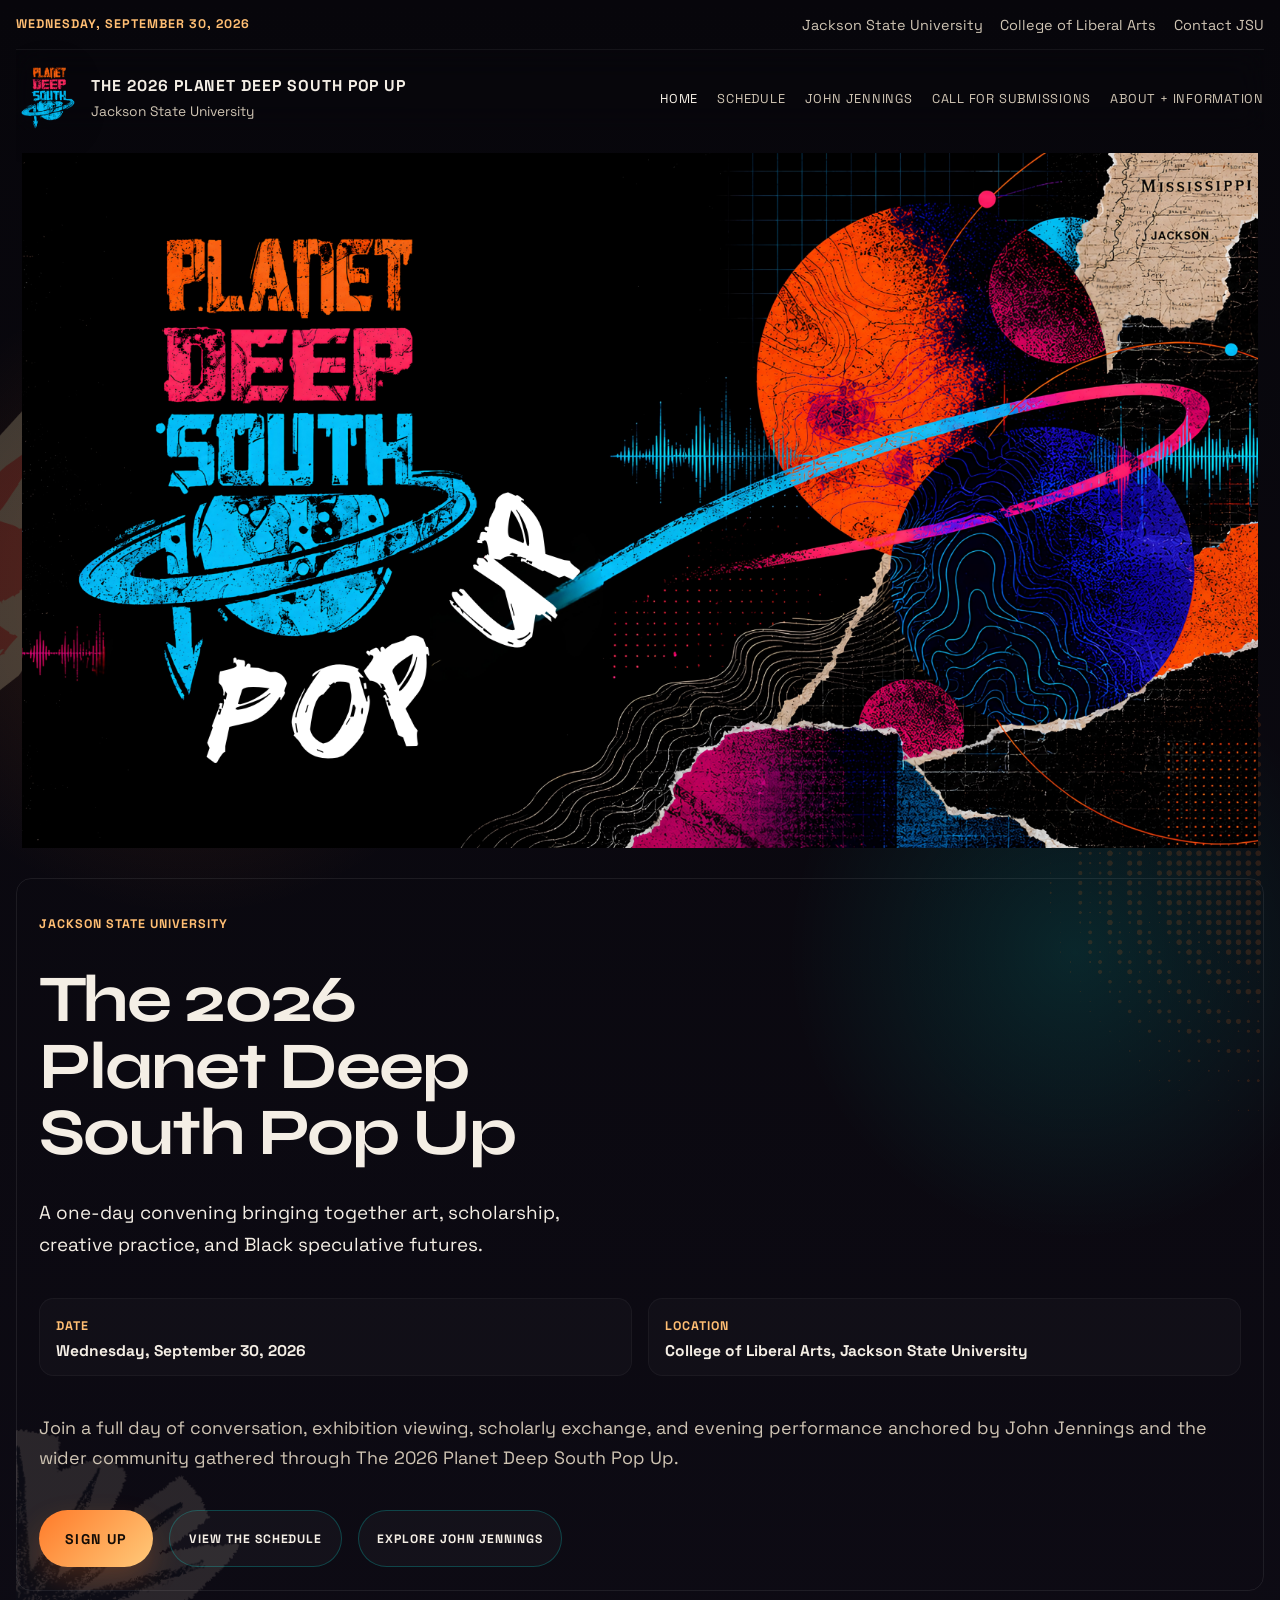
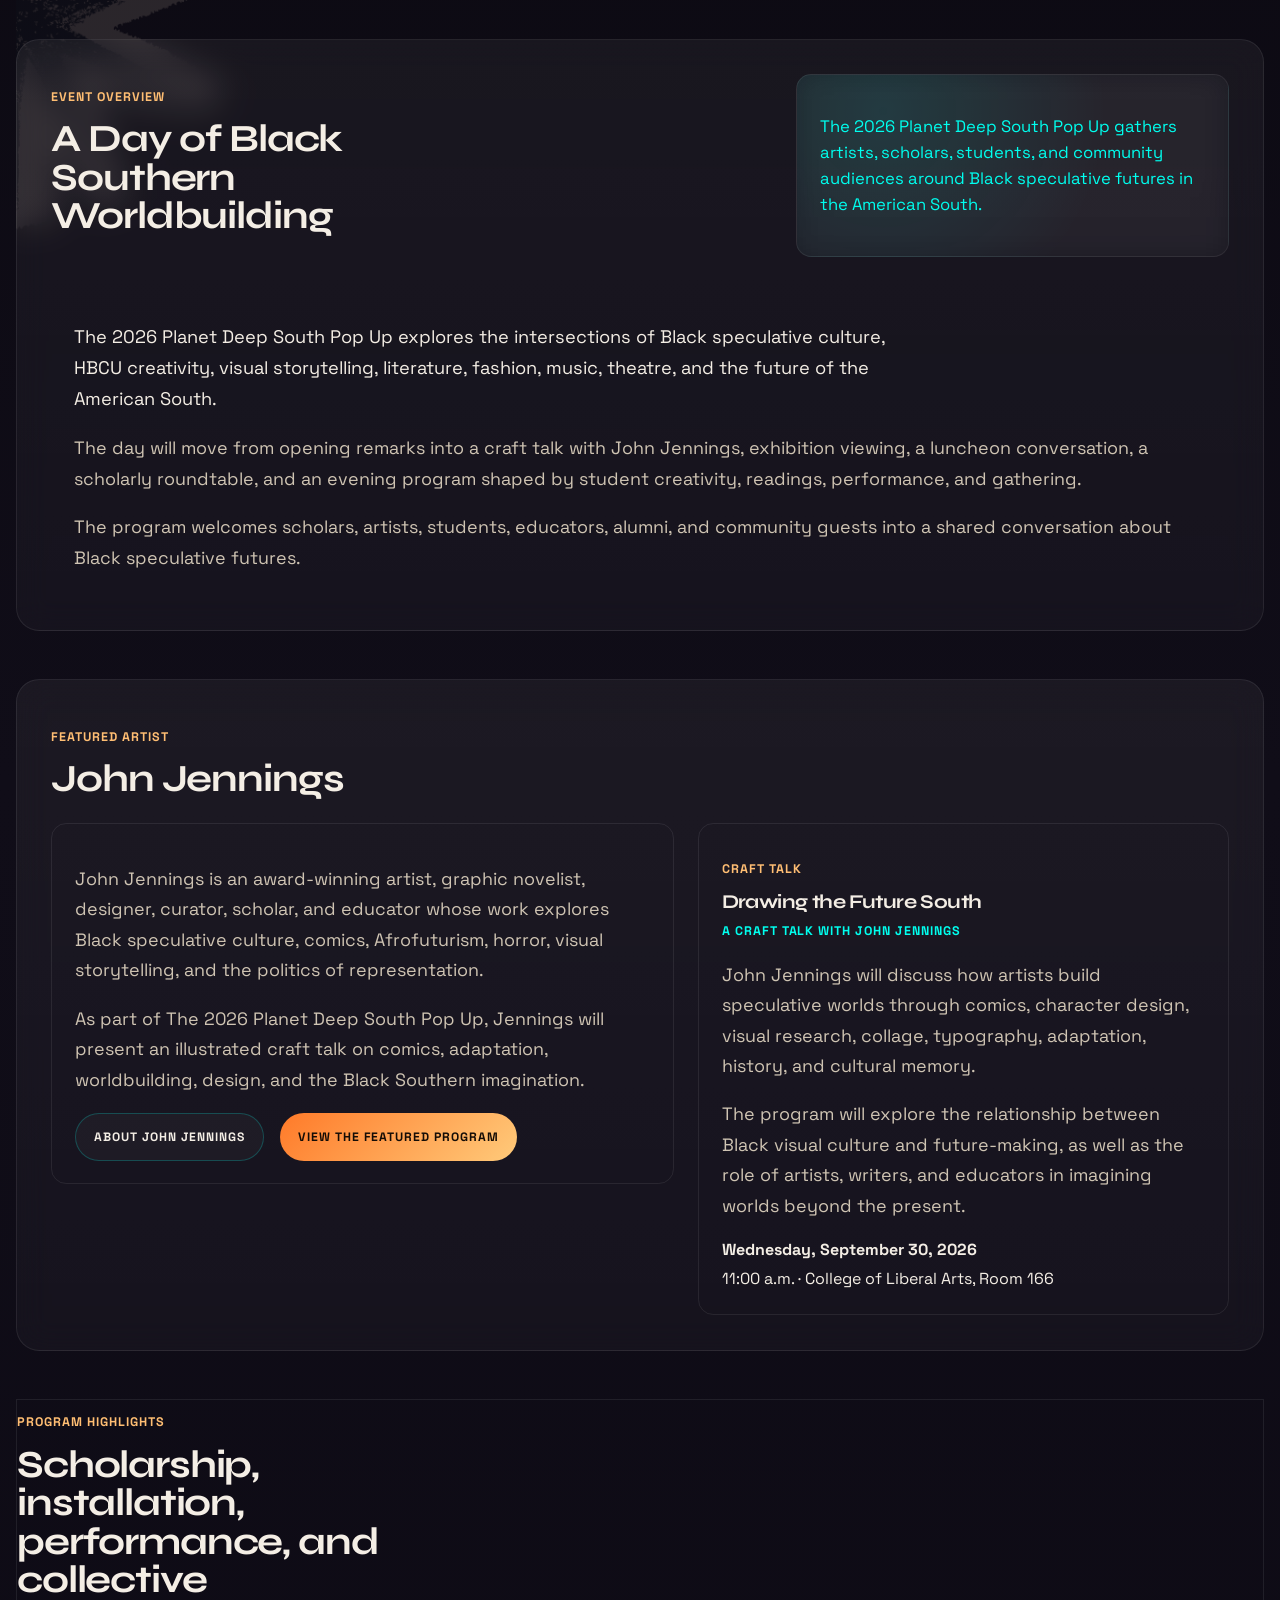
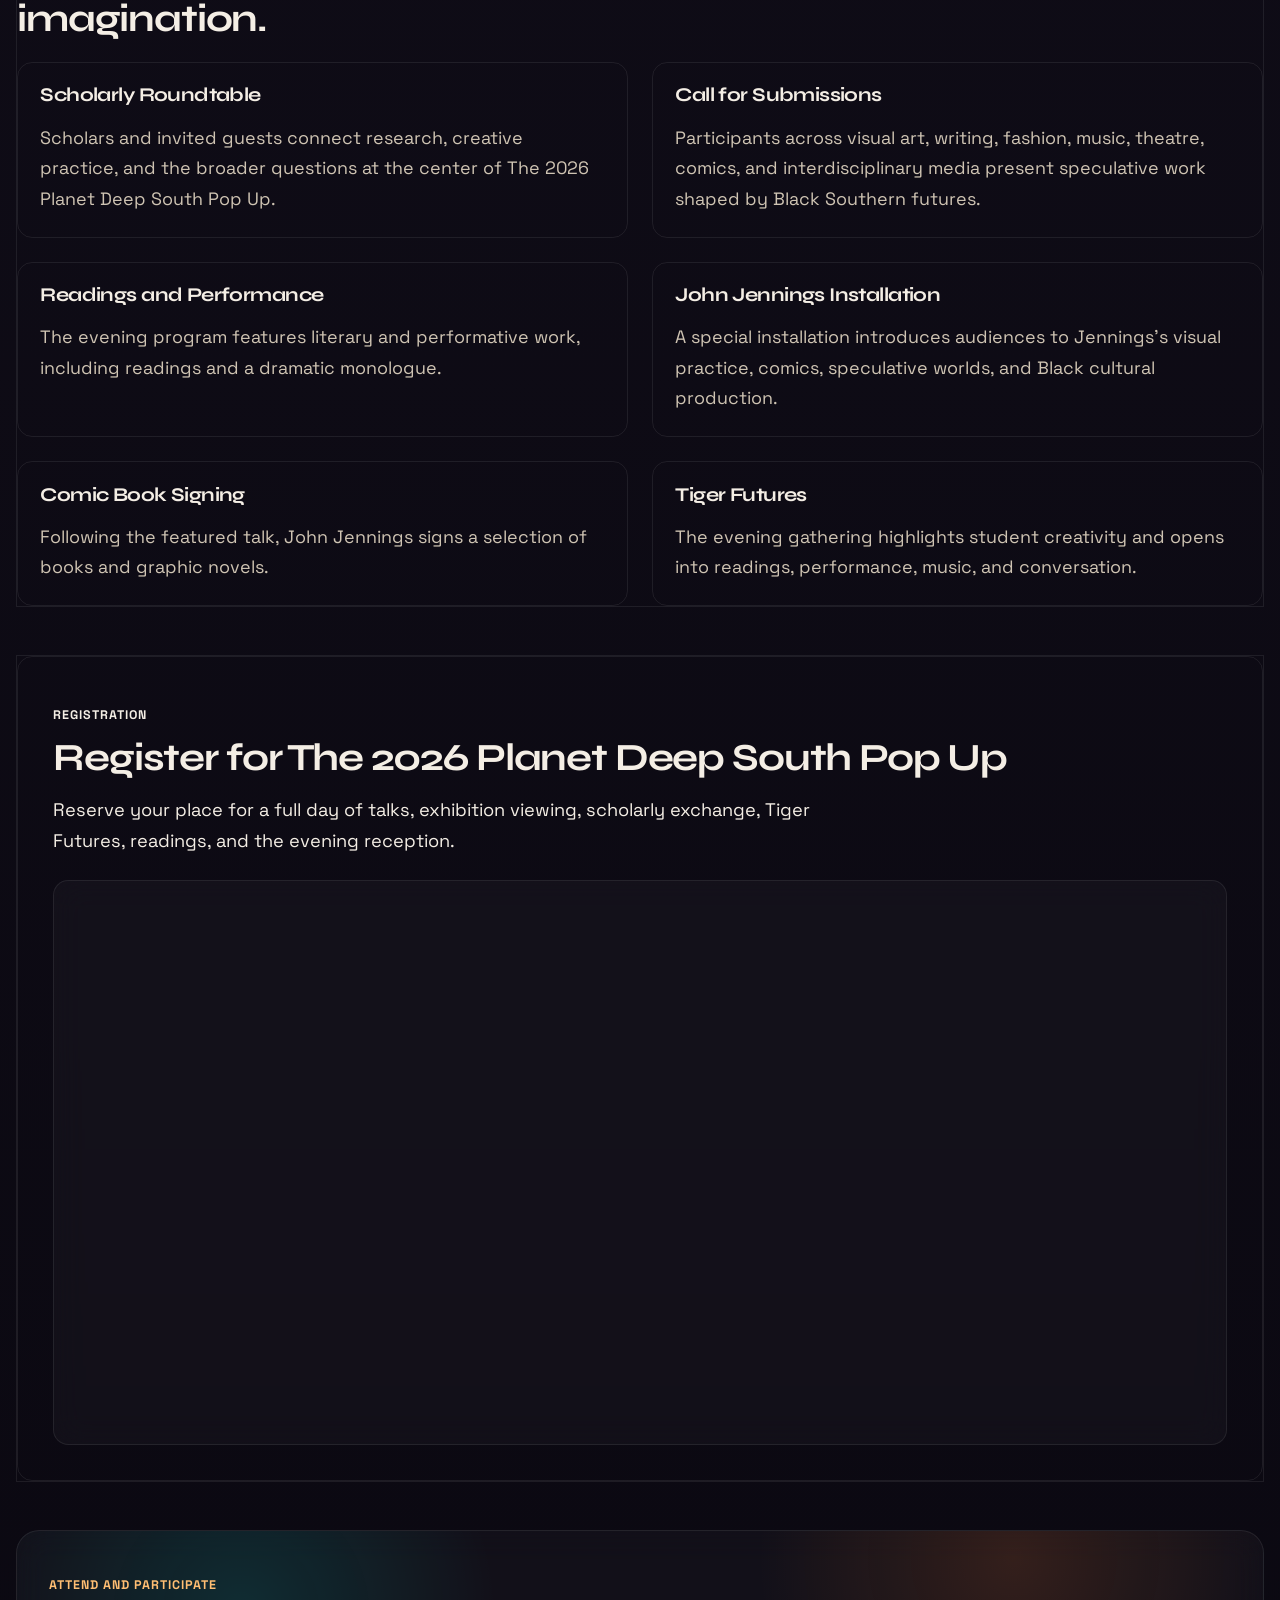
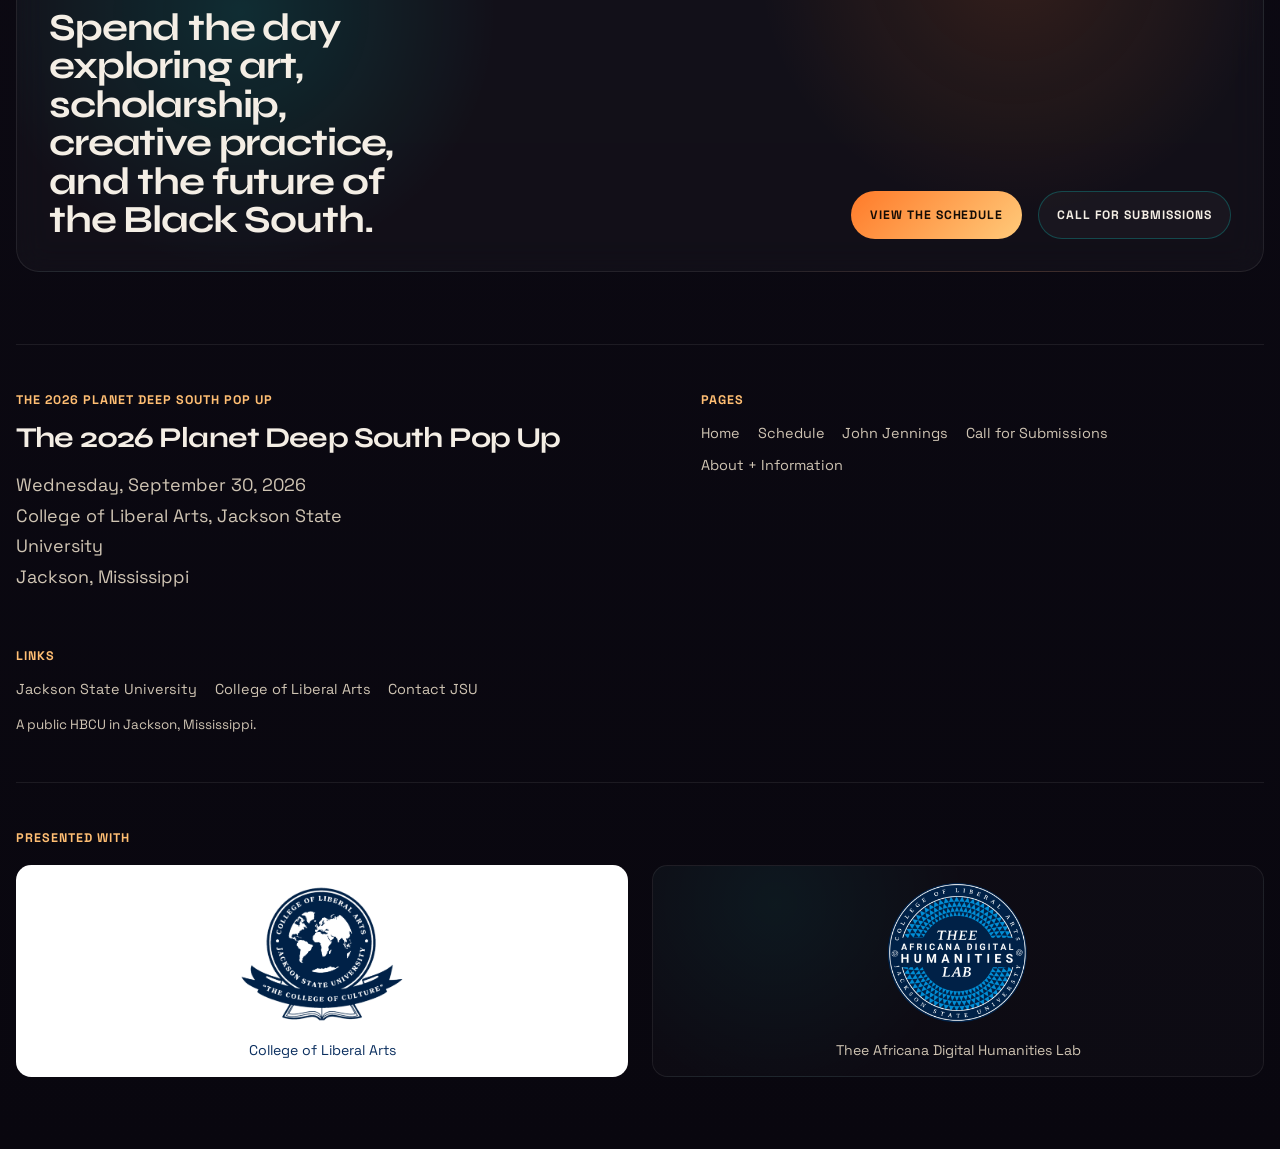
==== commit 75dd2f64: "Update pop up branding and hero artwork" ====
--- a/index.html
+++ b/index.html
@@ -3,10 +3,10 @@
   <head>
     <meta charset="UTF-8" />
     <meta name="viewport" content="width=device-width, initial-scale=1.0" />
-    <title>Planet Deep South 2026</title>
+    <title>The 2026 Planet Deep South Pop Up</title>
     <meta
       name="description"
-      content="Planet Deep South 2026 is a one-day convening featuring John Jennings, exhibition viewing, scholarly exchange, Tiger Futures, and evening performance at Jackson State University."
+      content="The 2026 Planet Deep South Pop Up is a one-day convening featuring John Jennings, exhibition viewing, scholarly exchange, Tiger Futures, and evening performance at Jackson State University."
     />
     <link rel="icon" type="image/svg+xml" href="favicon.svg" />
     <link rel="preconnect" href="https://fonts.googleapis.com" />
--- a/styles.css
+++ b/styles.css
@@ -2,7 +2,7 @@
   --bg: #08070d;
   --bg-alt: #13101d;
   --panel: rgba(19, 18, 30, 0.9);
-  --panel-soft: rgba(20, 18, 33, 0.62);
+  --panel-soft: rgba(9, 8, 16, 0.16);
   --line: rgba(255, 255, 255, 0.08);
   --line-strong: rgba(255, 255, 255, 0.16);
   --text: #f4eee5;
@@ -30,11 +30,13 @@
 
 html {
   scroll-behavior: smooth;
+  overflow-x: clip;
 }
 
 body {
   margin: 0;
   min-width: 320px;
+  overflow-x: clip;
   font-family: "Space Grotesk", sans-serif;
   color: var(--text);
   background:
@@ -61,7 +63,7 @@
   position: fixed;
   inset: 0;
   pointer-events: none;
-  opacity: 0.2;
+  opacity: 0.24;
   background-image:
     url("assets/decor-lightning-coral.png"),
     url("assets/decor-speech-bubble-texture.png"),
@@ -175,6 +177,7 @@
   margin: 0 auto;
   padding-bottom: var(--space-6);
   position: relative;
+  overflow-x: clip;
   z-index: 1;
 }
 
@@ -186,7 +189,7 @@
   background-repeat: no-repeat;
   background-position: center;
   background-size: contain;
-  opacity: 0.12;
+  opacity: 0.14;
   z-index: -1;
 }
 
@@ -308,7 +311,7 @@
 p,
 li {
   color: var(--muted);
-  font-size: 1.02rem;
+  font-size: 1.12rem;
 }
 
 ul {
@@ -480,6 +483,9 @@
 }
 
 .page-intro,
+.content-section > .section-prose,
+.content-section > .feature-grid,
+.content-section > .card-grid,
 .editorial-split,
 .feature-band,
 .closing-banner,
@@ -511,13 +517,13 @@
 .lede {
   max-width: 36rem;
   margin-top: 0.8rem;
-  font-size: 1.08rem;
+  font-size: 1.18rem;
   color: var(--text);
 }
 
 .lede-small {
   max-width: var(--measure);
-  font-size: 1.04rem;
+  font-size: 1.14rem;
   color: var(--text);
 }
 
@@ -531,6 +537,7 @@
   grid-template-columns: 1fr;
   gap: var(--space-3);
   margin-top: 0;
+  overflow-x: clip;
 }
 
 .hero-banner,
@@ -541,10 +548,11 @@
 
 .hero-banner {
   position: relative;
-  width: 100vw;
+  width: 100dvw;
   min-height: 82vh;
-  margin-left: calc(50% - 50vw);
-  margin-right: calc(50% - 50vw);
+  max-width: 100dvw;
+  margin-left: calc(50% - 50dvw);
+  margin-right: calc(50% - 50dvw);
   margin-top: 0;
   background: #050507;
   border: 0;
@@ -623,6 +631,20 @@
   background: linear-gradient(135deg, var(--accent), #ffca7a);
 }
 
+.button-hero-signup {
+  min-height: 3.6rem;
+  padding: 1rem 1.6rem;
+  font-size: 0.88rem;
+  letter-spacing: 0.1em;
+  box-shadow: 0 14px 30px rgba(255, 122, 41, 0.22);
+}
+
+.button-hero-signup:hover,
+.button-hero-signup:focus-visible {
+  transform: translateY(-1px);
+  box-shadow: 0 18px 36px rgba(255, 122, 41, 0.28);
+}
+
 .button-secondary {
   border: 1px solid rgba(0, 255, 239, 0.22);
   background: rgba(255, 255, 255, 0.03);
@@ -673,7 +695,10 @@
 .feature-band {
   padding: clamp(1.5rem, 3vw, 2.15rem);
   border-radius: var(--radius-lg);
-  background: rgba(255, 255, 255, 0.012);
+  background:
+    linear-gradient(180deg, rgba(255, 255, 255, 0.03), rgba(255, 255, 255, 0.01)),
+    rgba(255, 255, 255, 0.02);
+  backdrop-filter: blur(16px);
 }
 
 .editorial-columns,
@@ -703,8 +728,8 @@
 .section-frame {
   padding: 1.4rem;
   border-radius: var(--radius-md);
-  background: var(--panel-soft);
-  box-shadow: var(--shadow);
+  background: transparent;
+  box-shadow: none;
 }
 
 .section-prose,
@@ -712,17 +737,16 @@
 .spotlight-panel,
 .list-panel,
 .info-card {
-  background:
-    linear-gradient(180deg, rgba(255, 255, 255, 0.025), rgba(255, 255, 255, 0.012)),
-    var(--panel-soft);
+  backdrop-filter: none;
 }
 
 .pull-quote {
   display: grid;
   align-content: center;
   background:
-    radial-gradient(circle at 20% 20%, rgba(0, 255, 239, 0.07), transparent 14rem),
-    var(--panel-soft);
+    radial-gradient(circle at 20% 20%, rgba(0, 255, 239, 0.1), transparent 14rem),
+    rgba(255, 255, 255, 0.02);
+  backdrop-filter: blur(14px);
 }
 
 .pull-quote p {
@@ -772,6 +796,42 @@
 
 .card-grid-three {
   grid-template-columns: repeat(2, minmax(0, 1fr));
+}
+
+.schedule-overview {
+  grid-template-columns: repeat(3, minmax(0, 1fr));
+}
+
+.schedule-overview-card h3 {
+  margin-bottom: 0.6rem;
+}
+
+.registration-feature,
+.about-combined-card {
+  padding: clamp(1.5rem, 3vw, 2.2rem);
+}
+
+.registration-feature h2 {
+  margin-bottom: 0.8rem;
+}
+
+.about-combined-header {
+  display: grid;
+  grid-template-columns: repeat(2, minmax(0, 1fr));
+  gap: var(--space-3);
+  margin-bottom: var(--space-3);
+}
+
+.about-combined-grid {
+  display: grid;
+  grid-template-columns: minmax(0, 0.9fr) minmax(0, 1.1fr);
+  gap: var(--space-3);
+  align-items: start;
+}
+
+.about-combined-copy p:first-child,
+.registration-feature p:first-of-type {
+  color: var(--text);
 }
 
 .info-card h3,
@@ -801,9 +861,10 @@
   gap: var(--space-3);
   align-items: start;
   background:
-    linear-gradient(90deg, rgba(255, 122, 41, 0.07), transparent 20%),
-    rgba(18, 17, 30, 0.5);
+    linear-gradient(90deg, rgba(255, 122, 41, 0.08), transparent 22%),
+    rgba(255, 255, 255, 0.018);
   border-left: 2px solid rgba(255, 122, 41, 0.28);
+  backdrop-filter: blur(14px);
 }
 
 .timeline-time {
@@ -816,6 +877,14 @@
 .timeline-body {
   display: grid;
   gap: 0.65rem;
+}
+
+.schedule-location {
+  margin: -0.15rem 0 0.25rem;
+  color: var(--text);
+  font-size: 0.92rem;
+  font-weight: 700;
+  letter-spacing: 0.03em;
 }
 
 .meta-list {
@@ -855,9 +924,10 @@
   padding: clamp(1.5rem, 3vw, 2rem);
   border-radius: var(--radius-lg);
   background:
-    radial-gradient(circle at 18% 24%, rgba(0, 255, 239, 0.08), transparent 16rem),
-    radial-gradient(circle at 80% 8%, rgba(255, 122, 41, 0.11), transparent 16rem),
-    var(--panel);
+    radial-gradient(circle at 18% 24%, rgba(0, 255, 239, 0.12), transparent 16rem),
+    radial-gradient(circle at 80% 8%, rgba(255, 122, 41, 0.14), transparent 16rem),
+    rgba(255, 255, 255, 0.03);
+  backdrop-filter: blur(16px);
 }
 
 #site-footer {
@@ -941,7 +1011,8 @@
   padding: 0.75rem;
   border: 1px solid rgba(255, 255, 255, 0.08);
   border-radius: var(--radius-md);
-  background: rgba(255, 255, 255, 0.02);
+  background: rgba(255, 255, 255, 0.03);
+  backdrop-filter: blur(16px);
 }
 
 .registration-embed iframe {
@@ -984,6 +1055,10 @@
     grid-template-columns: repeat(2, minmax(0, 1fr));
   }
 
+  .schedule-overview {
+    grid-template-columns: 1fr;
+  }
+
   .visit-strip {
     grid-template-columns: repeat(2, minmax(0, 1fr));
   }
@@ -993,7 +1068,7 @@
   body::after,
   .site-shell::before,
   .site-shell::after {
-    opacity: 0.1;
+    opacity: 0.24;
   }
 
   .topbar-inner,
@@ -1007,6 +1082,11 @@
   }
 
   .section-heading-split {
+    grid-template-columns: 1fr;
+  }
+
+  .about-combined-header,
+  .about-combined-grid {
     grid-template-columns: 1fr;
   }
 
